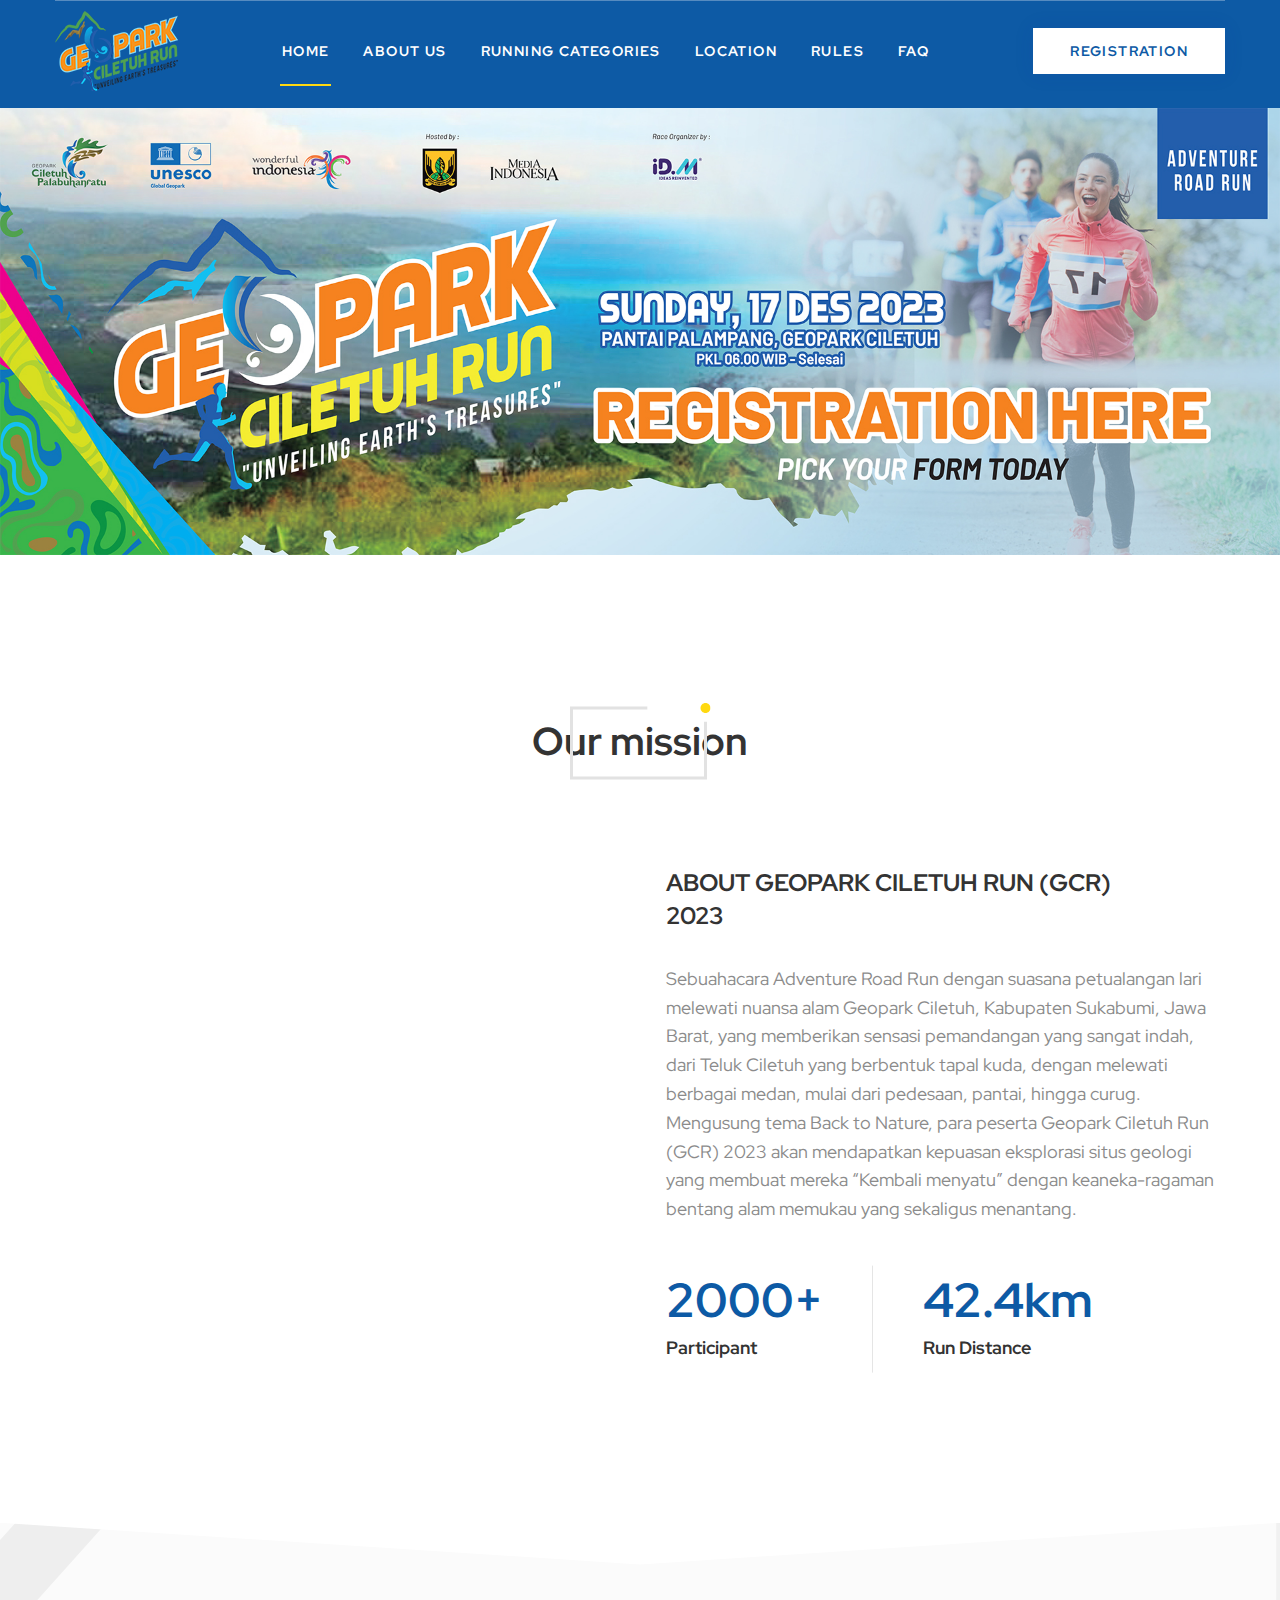
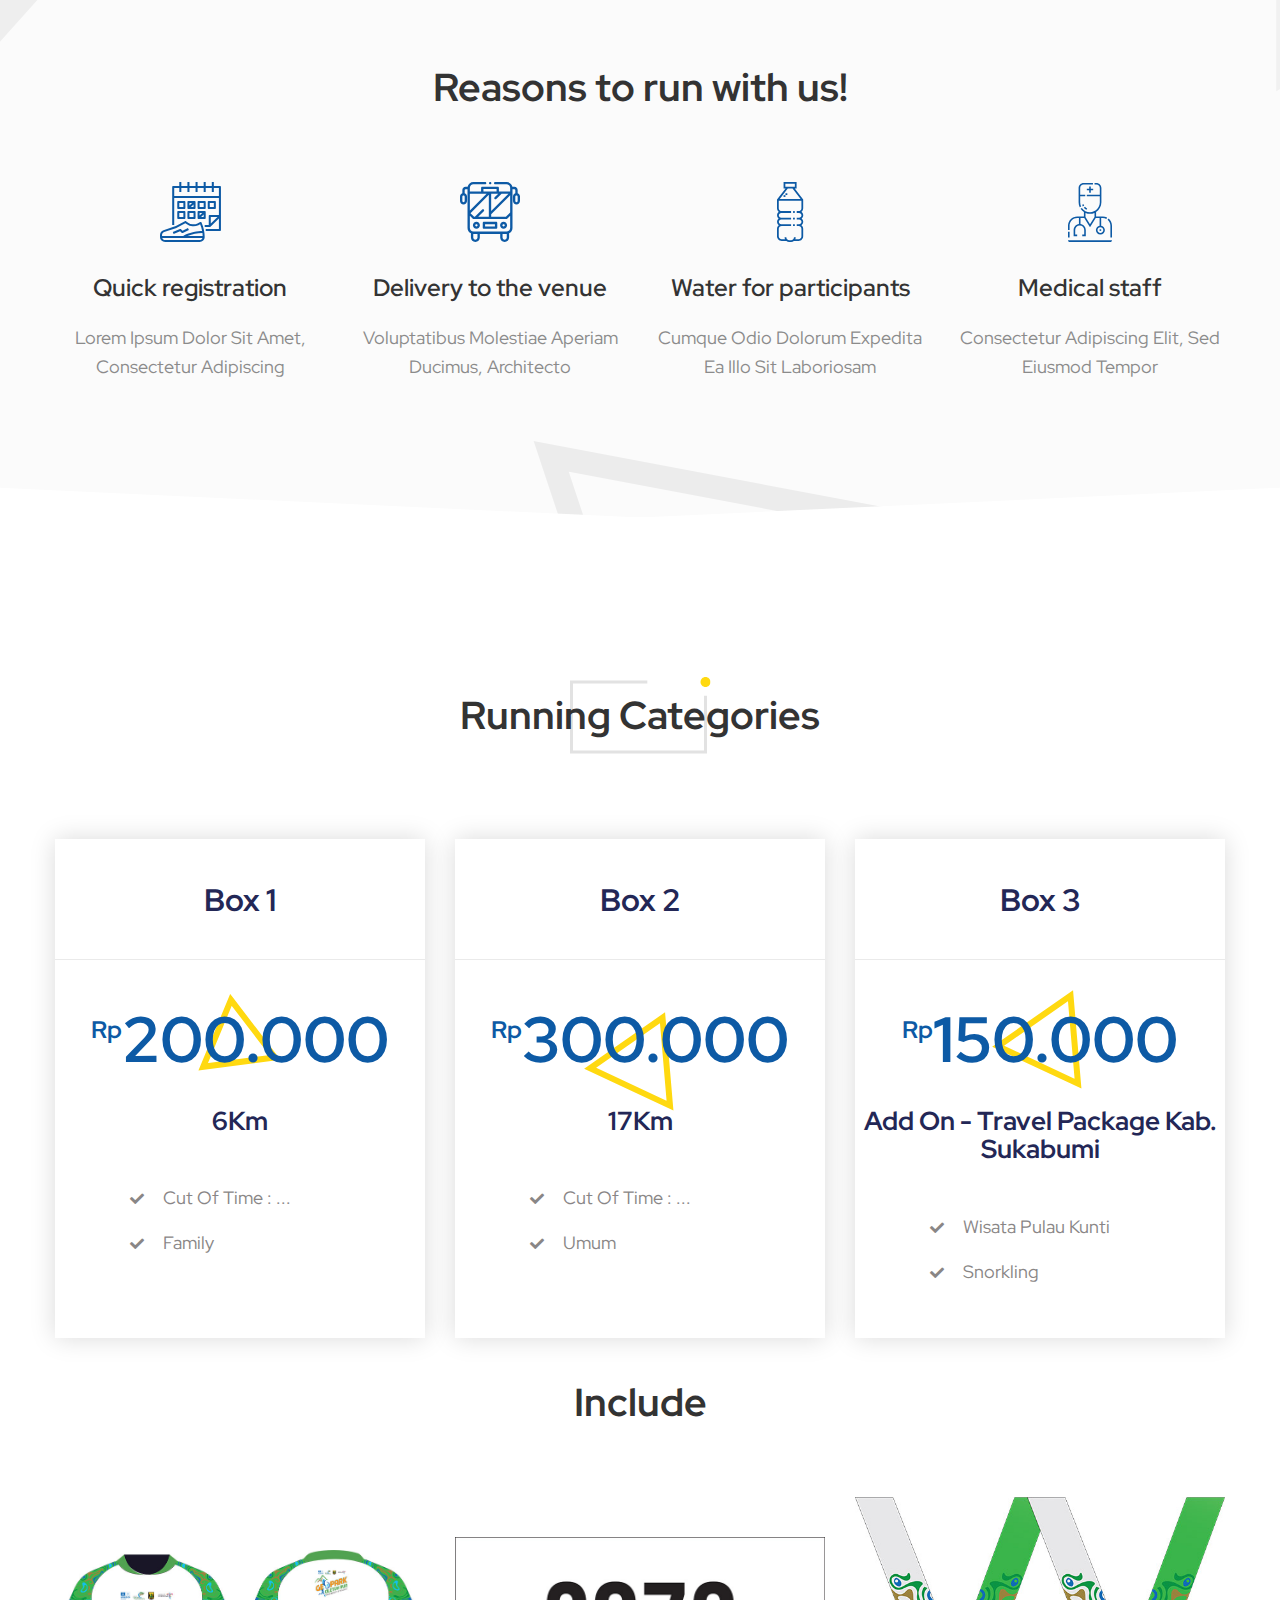
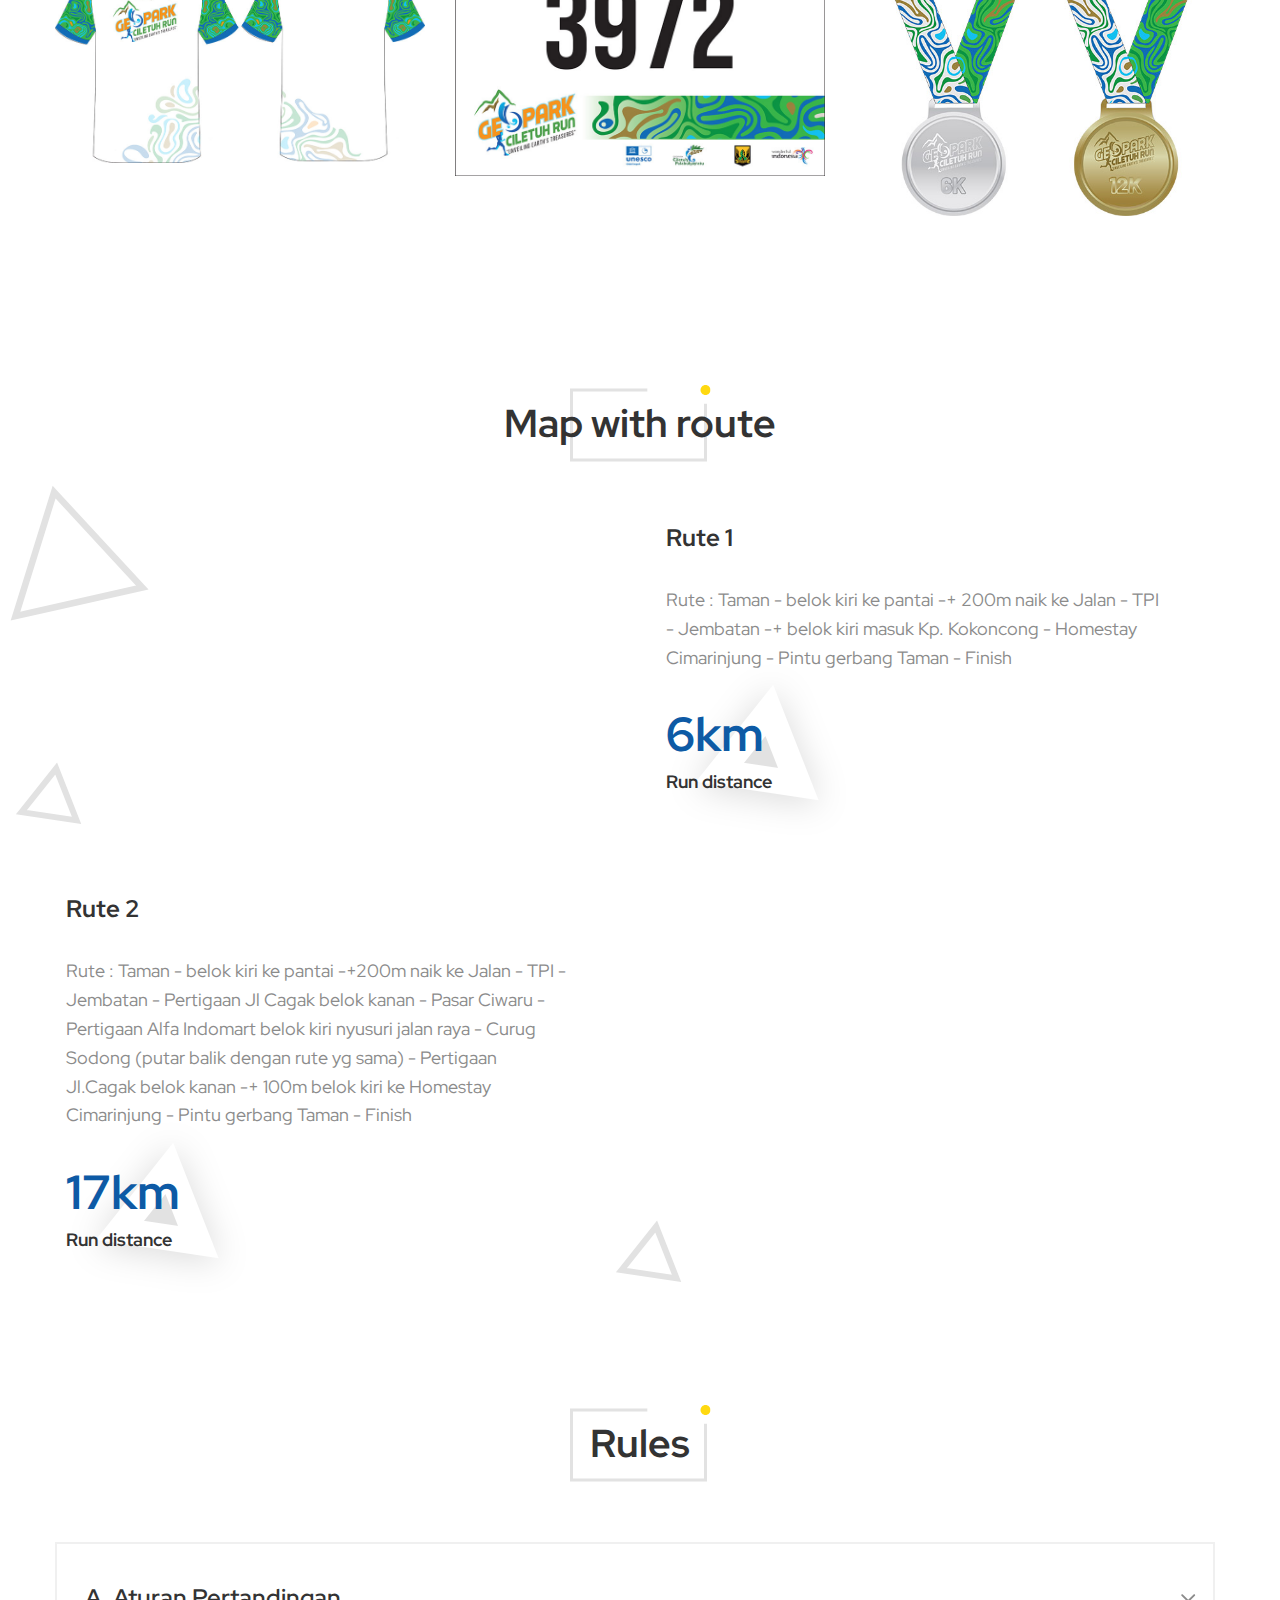
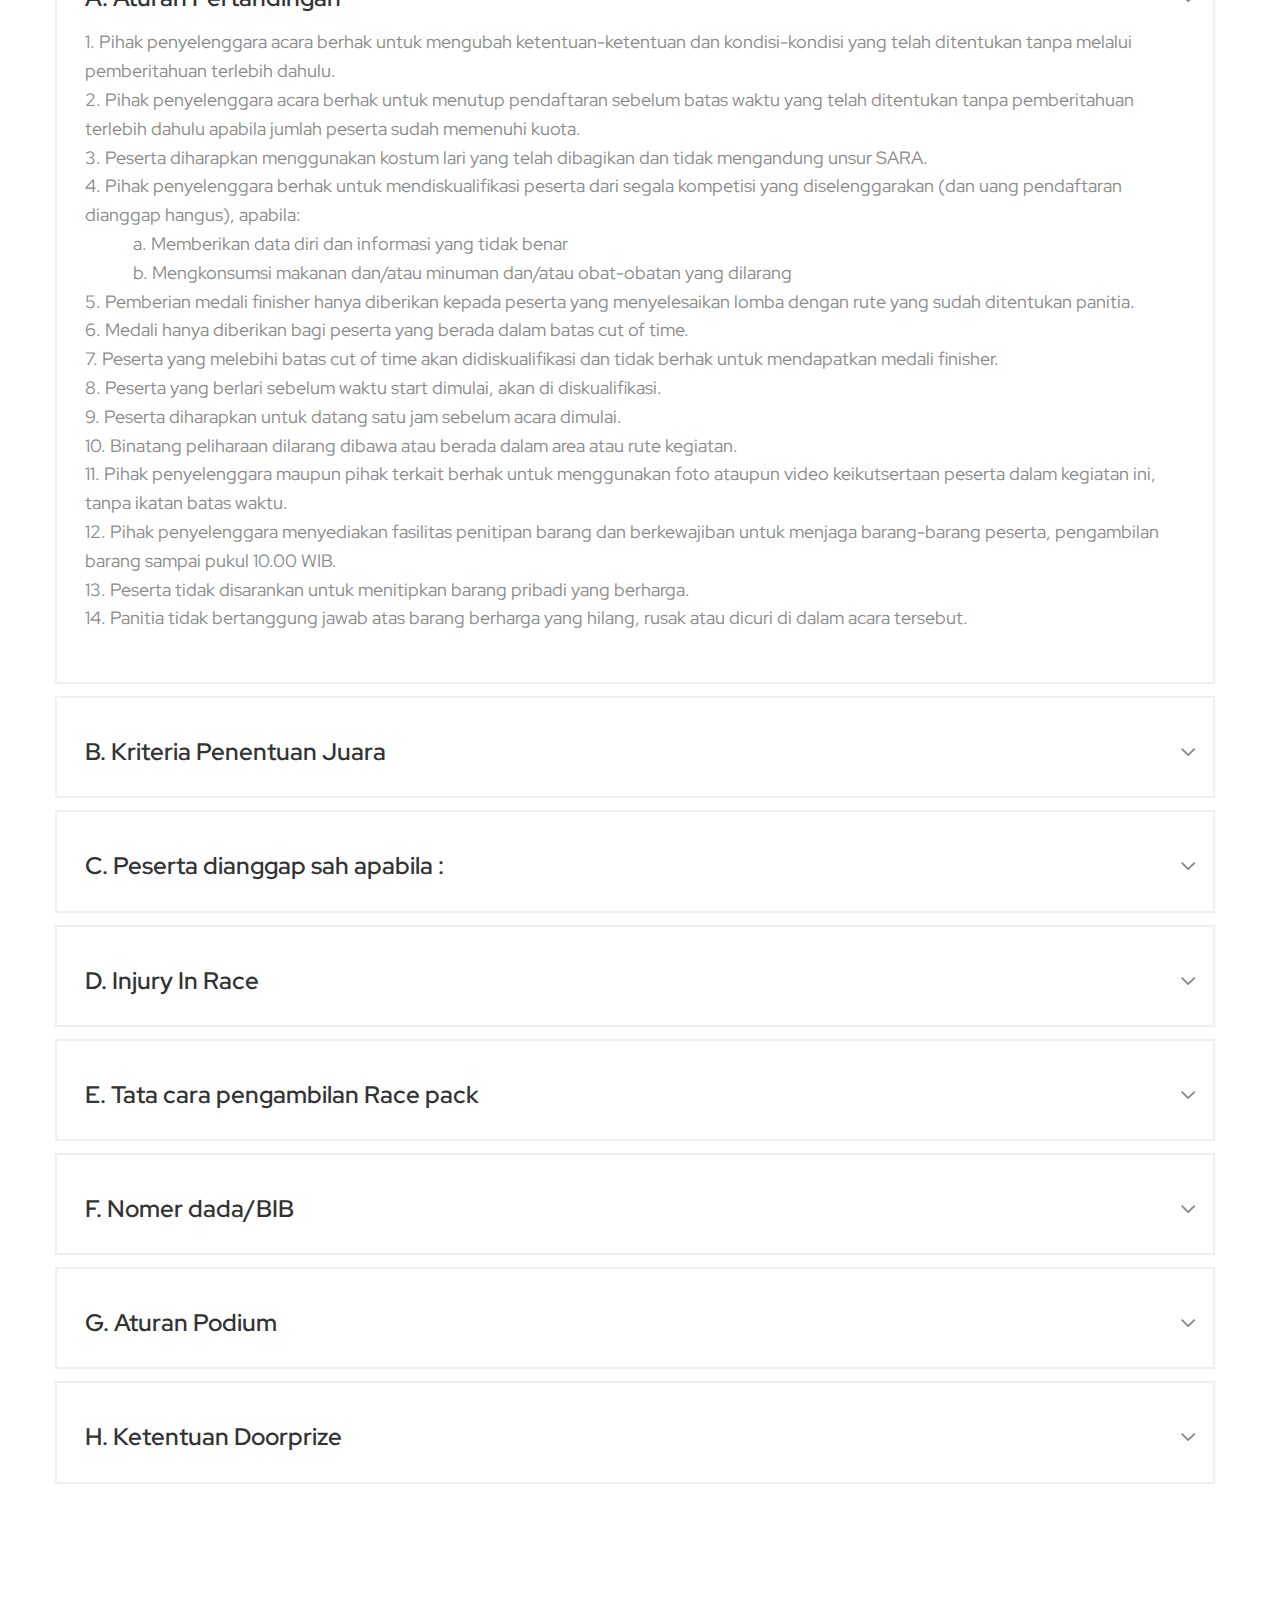
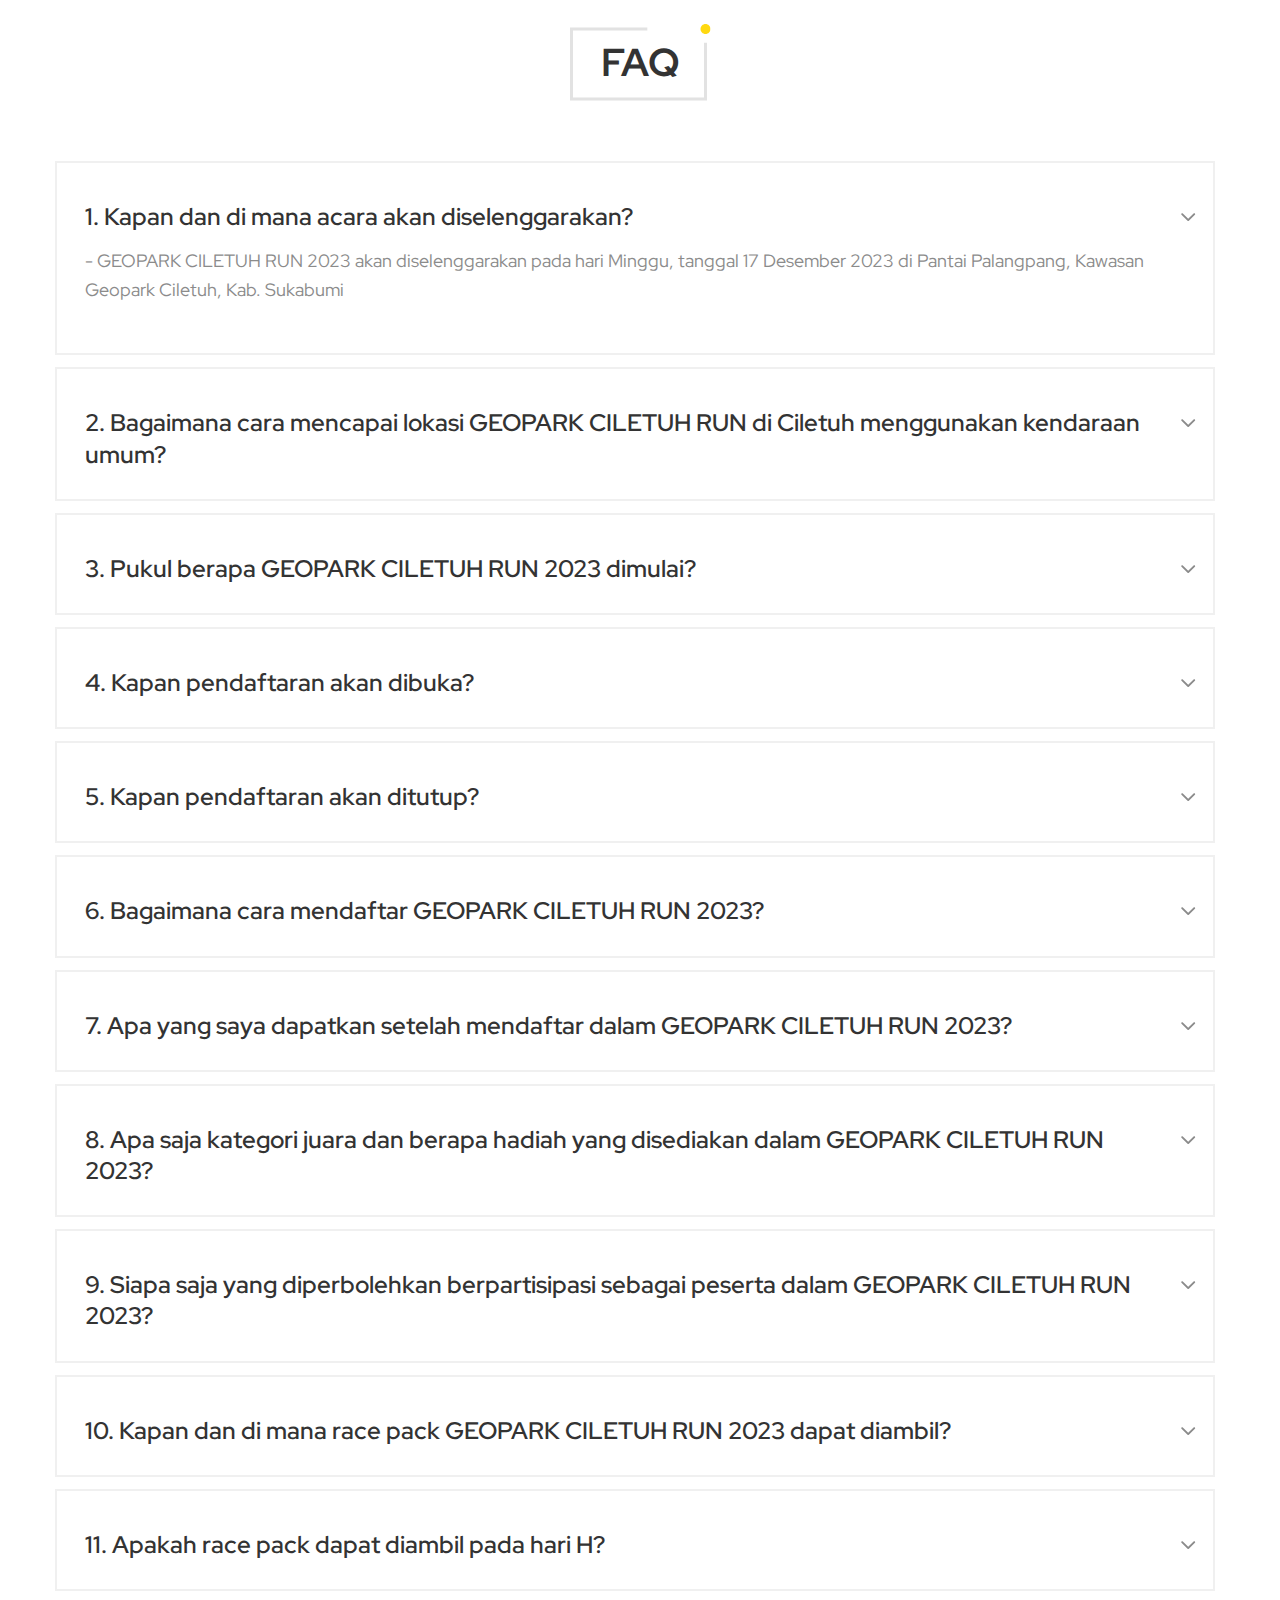
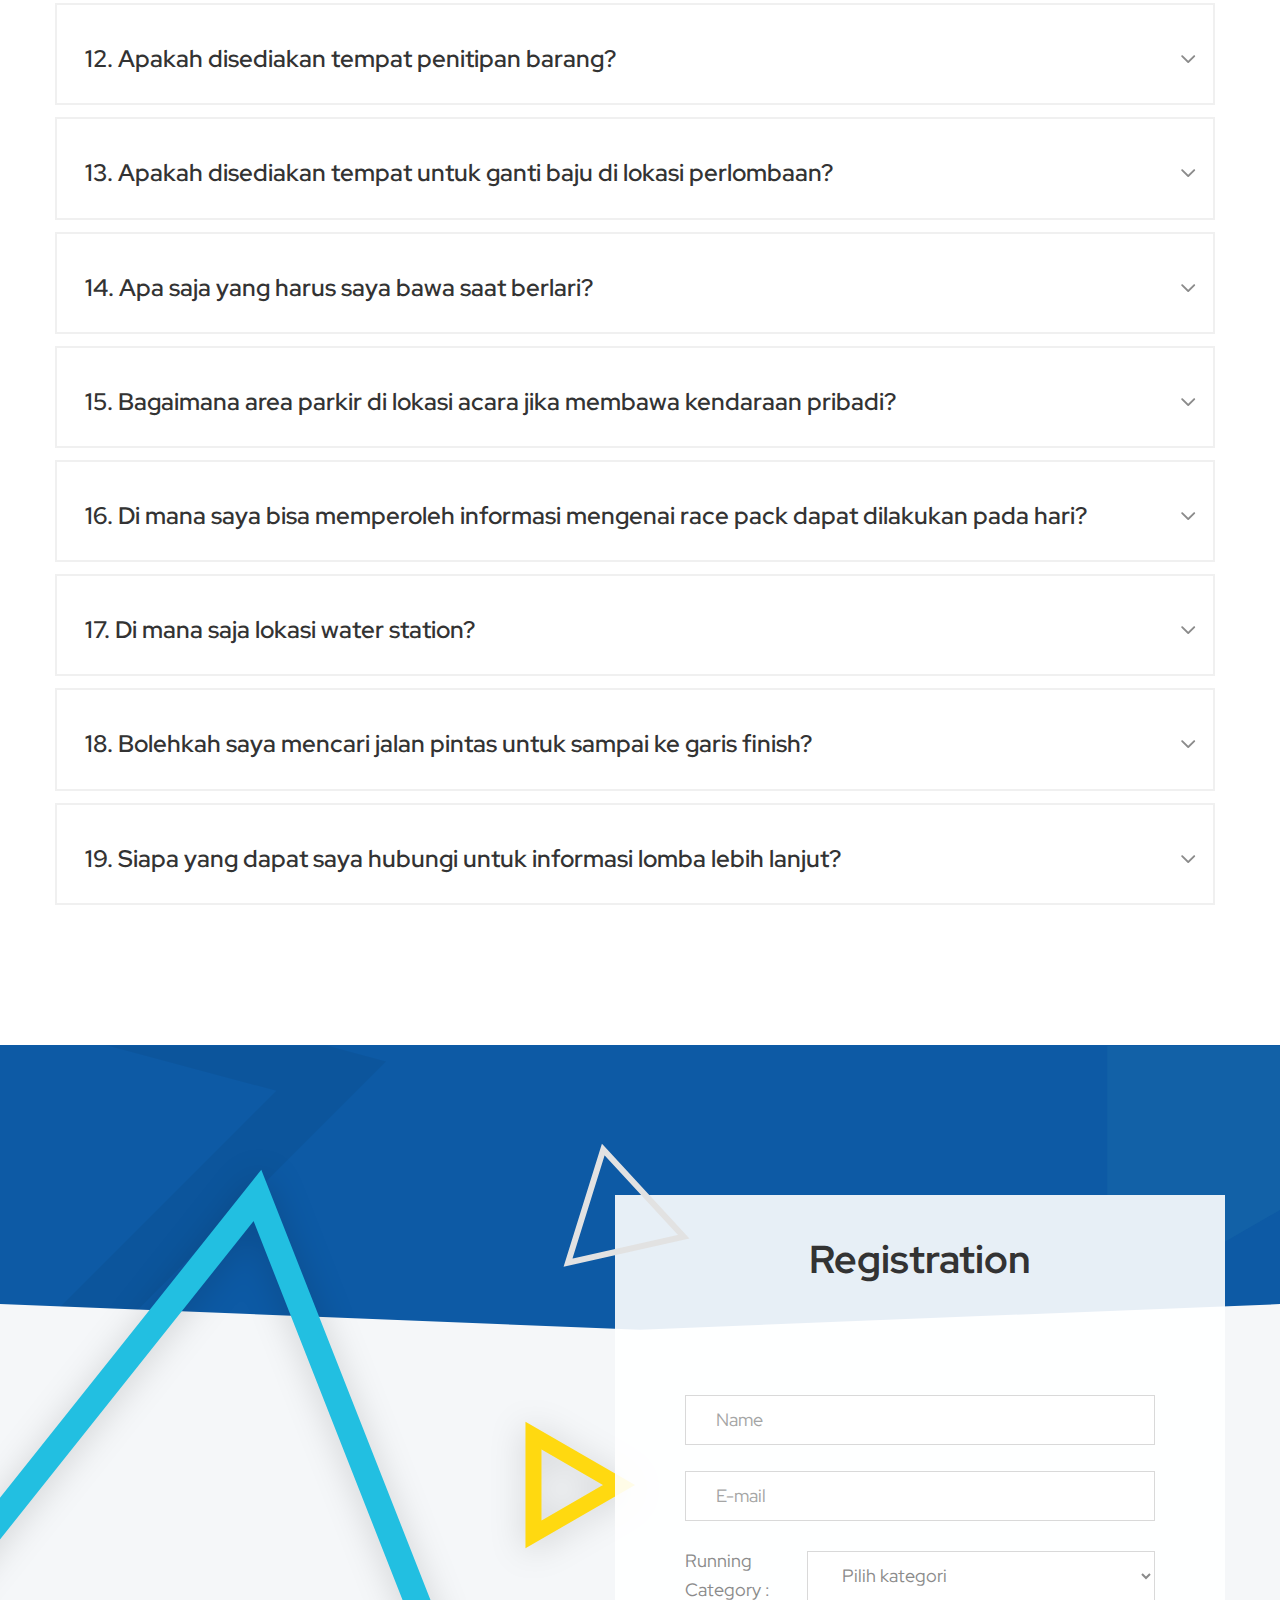
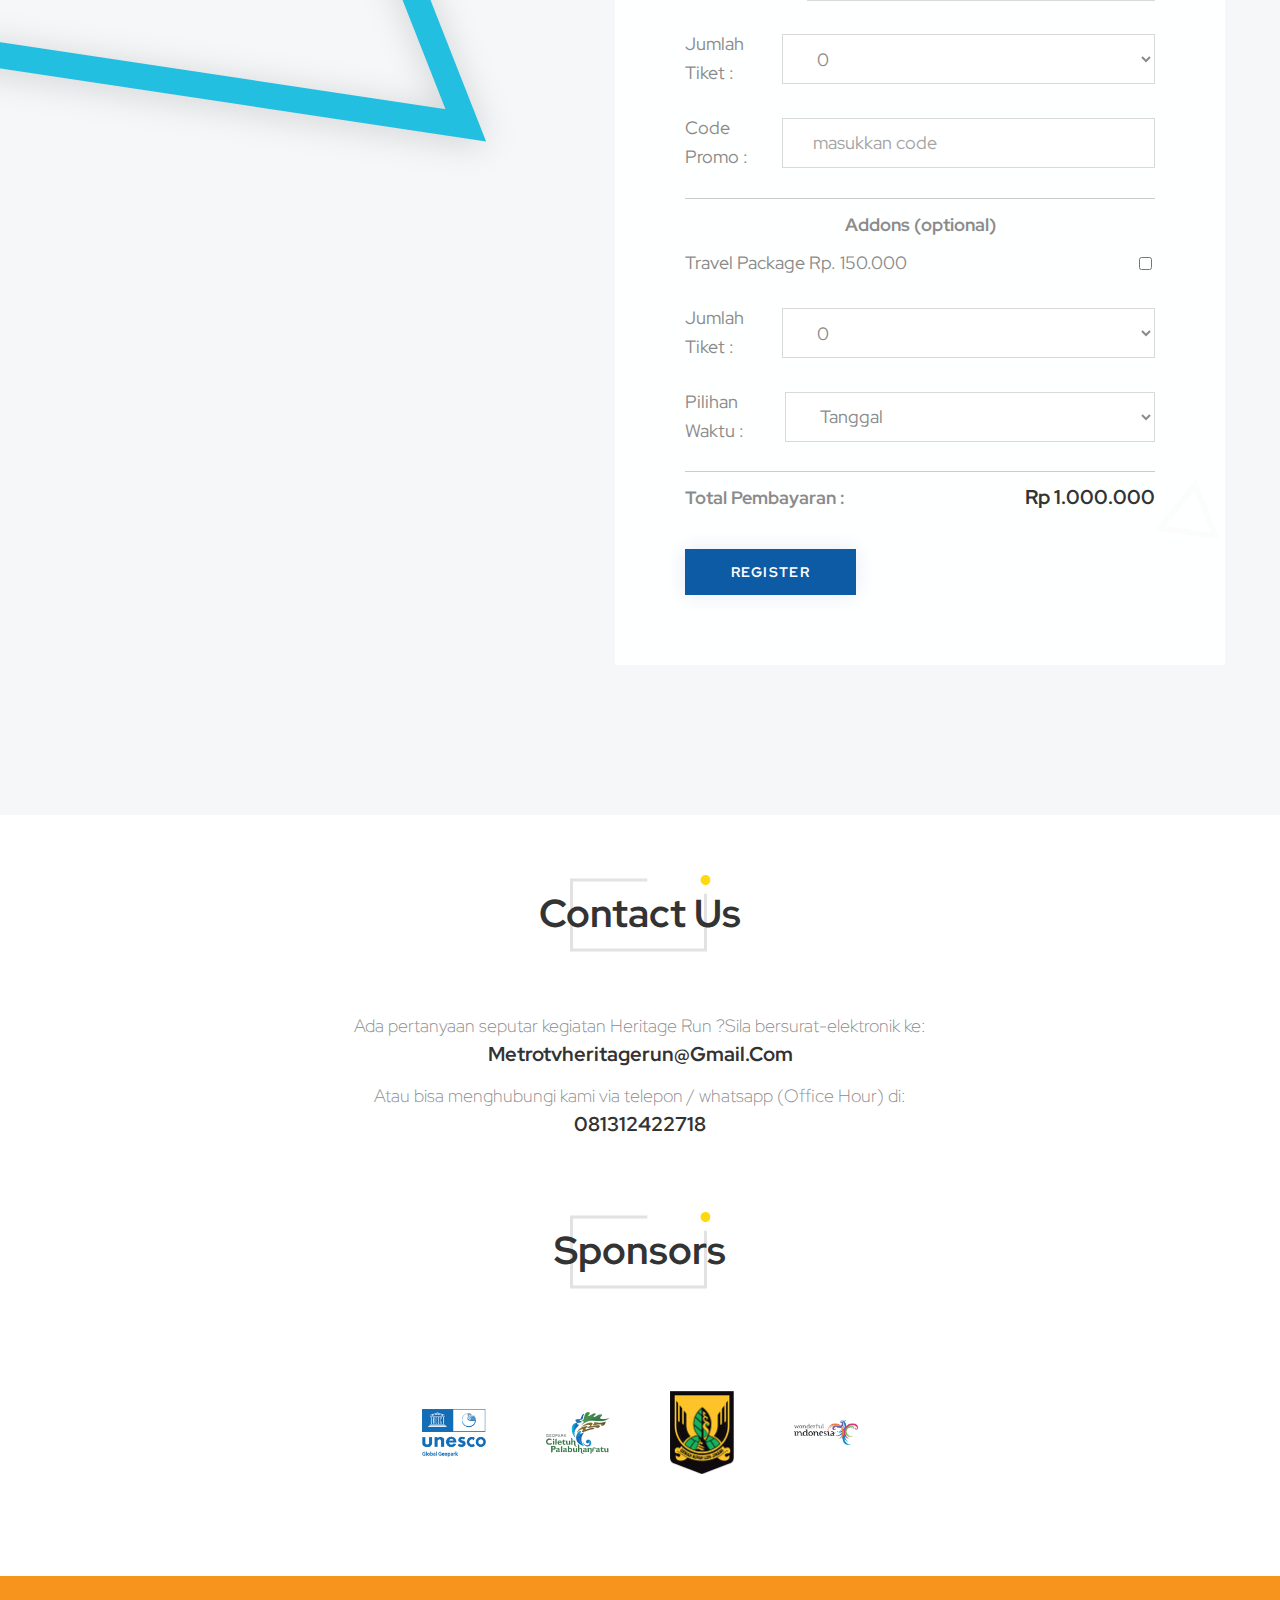
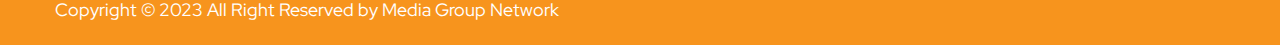
==== index.html @ 1cb8c1f6 "init updates" ====
<!DOCTYPE html>
<html lang="zxx">
<head>
	<meta charset="UTF-8">
	<title>GEO PARK CILETUH RUN</title>
	<!-- =================== META =================== -->
	<meta name="keywords" content="">
	<meta name="description" content="">
	<meta name="format-detection" content="telephone=no">
	<meta name="viewport" content="width=device-width, initial-scale=1, shrink-to-fit=no">
	<link rel="shortcut icon" href="assets/img/favicon.png">
	<!-- =================== STYLE =================== -->
	<link rel="stylesheet" type="text/css" href="assets/css/slick.min.css"/>
	<link rel="stylesheet" href="assets/css/bootstrap-grid.css">
	<link href="https://use.fontawesome.com/releases/v5.10.1/css/all.css" rel="stylesheet">
	<link rel="stylesheet" href="assets/css/nice-select.css">
	<link rel="stylesheet" href="assets/css/style.css">
</head>
<body id="home">
	<!-- =============== PRELOADER =============== -->
	<div class="page-preloader-cover">
		<div class="cssload-loader">
			<div class="cssload-inner cssload-one"></div>
			<div class="cssload-inner cssload-two"></div>
			<div class="cssload-inner cssload-three"></div>
		</div>
	</div>
	<!-- ============== PRELOADER END ============== -->

	<!-- ================= HEADER ================= -->
	<header class="marathon-header-fixed header-fixed">
		<a href="#" class="nav-btn">
			<span></span>
			<span></span>
			<span></span>
		</a>
		<div class="header-nav">
			<div class="container">
				<div class="header-nav-cover">
					<a href="index.html" class="logo"><img src="assets/img/logo.png" alt="GEO PARK CILETUH RUN"></a>
					<nav class="nav-menu menu">
						<ul class="nav-list">
							<li class="dropdown active-page">
								<a href="#front">home</a>
							</li>
							<li><a href="#about">about us</a></li>
							<li><a href="#running">running categories</a></li>
							<li><a href="#location">location</a></li>
							<li><a href="#rules">rules</a></li>	
							<li><a href="#faq">FAQ</a></li>							
						</ul>
					</nav>
					<a href="#register" class="btn btn-white"><span>registration</span></a>
				</div>
			</div>
		</div>
	</header>
	<!-- =============== HEADER END =============== -->

	<!-- ============= MARATHON-SLIDER ============= -->
	<section id="front">
		<img src="assets/img/headline.jpg" class="img-fluid" />
	</section>
	<!-- =========== MARATHON-SLIDER END =========== -->

	<!-- ============== S-OUR-MISSION ============== -->
	<section id="about" class="s-our-mission">
		<div class="container">
			<img class="mission-effect" src="assets/img/our-mission-5.svg" alt="img">
			<h2 class="title-conference">Our mission</h2>
			<div class="row">
				<div class="col-lg-6 our-mission-img">
					<span>
						<img class="mission-img-effect-1" src="assets/img/our-mission-2.svg" alt="img">
						<img class="mission-img rx-lazy" src="assets/img/placeholder-all.png" data-src="assets/img/Ciletuh.jpg" alt="img">
						<img class="mission-img-effect-4" src="assets/img/tringle-gray-little.svg" alt="img">
					</span>
				</div>
				<div class="col-lg-6 our-mission-info">
					<h4>ABOUT GEOPARK CILETUH RUN (GCR) 2023</h4>
					<p>
						Sebuahacara Adventure Road Run dengan suasana petualangan lari melewati nuansa alam Geopark Ciletuh, Kabupaten Sukabumi, Jawa Barat, yang memberikan sensasi pemandangan yang sangat indah, dari Teluk Ciletuh yang berbentuk tapal kuda, dengan melewati berbagai medan, mulai dari pedesaan, pantai, hingga curug. 
<br/>
Mengusung tema Back to Nature, para peserta Geopark Ciletuh Run (GCR) 2023 akan mendapatkan kepuasan eksplorasi situs geologi yang membuat mereka “Kembali menyatu” dengan keaneka-ragaman bentang alam memukau yang sekaligus menantang.

					</p>
					<div class="mission-number-cover">
						<div class="mission-number-item">
							<div class="number">2000+</div>
							<span>Participant</span>
						</div>
						<div class="mission-number-item">
							<div class="number">42.4km</div>
							<span>run distance</span>
						</div>
					</div>
				</div>
			</div>
		</div>
	</section>
	<!-- ============ S-OUR-MISSION END ============ -->

	<!-- ================ S-CHOOSE-US ================ -->
	<section class="s-choose-us" style="background-image: url(assets/img/bg-1.svg);">
		<div class="container">
			<h2 class="title"><span>Reasons to run with us!</span></h2>
			<div class="row">
				<div class="col-sm-6 col-md-6 col-lg-3 choose-us-item">
					<img class="rx-lazy" src="assets/img/placeholder-all.png" data-src="assets/img/icon-1.svg" alt="img">
					<h4>Quick registration</h4>
					<p>Lorem ipsum dolor sit amet, consectetur adipiscing</p>
				</div>
				<div class="col-sm-6 col-md-6 col-lg-3 choose-us-item">
					<img class="rx-lazy" src="assets/img/placeholder-all.png" data-src="assets/img/icon-2.svg" alt="img">
					<h4>Delivery to the venue</h4>
					<p>Voluptatibus molestiae aperiam ducimus, architecto</p>
				</div>
				<div class="col-sm-6 col-md-6 col-lg-3 choose-us-item">
					<img class="rx-lazy" src="assets/img/placeholder-all.png" data-src="assets/img/icon-3.svg" alt="img">
					<h4>Water for participants</h4>
					<p>cumque odio dolorum expedita ea illo sit laboriosam</p>
				</div>
				<div class="col-sm-6 col-md-6 col-lg-3 choose-us-item">
					<img class="rx-lazy" src="assets/img/placeholder-all.png" data-src="assets/img/icon-4.svg" alt="img">
					<h4>Medical staff</h4>
					<p>Consectetur adipiscing elit, sed eiusmod tempor</p>
				</div>
			</div>
		</div>
	</section>
	<!-- ============== S-CHOOSE-US END ============== -->

	<!--================= S-PRICING-TABLE =================-->
	<section id="running" class="s-pricing-table">
		<div class="container">
			<h2 class="title-conference"><span>Running Categories</span></h2>
			<div class="row pricing-table-cover">
				<div class="col-md-4 pricing-table-col">
					<div class="pricing-table-item">
						<h3>Box 1</h3>
						<div class="price-cover">
							<span>Rp</span>
							<div class="price">200.000</div>
							<img src="assets/img/tringle-price-yellow.svg" alt="img">
						</div>
						<div class="name">6Km</div>
						<ul class="price-list">
							<li><i class="fas fa-check"></i>Cut Of Time : ...</li>
							<li><i class="fas fa-check"></i>Family</li>
						</ul>
					</div>
				</div>				
				<div class="col-md-4 pricing-table-col">
					<div class="pricing-table-item">
						<h3>Box 2</h3>
						<div class="price-cover">
							<span>Rp</span>
							<div class="price">300.000</div>
							<img src="assets/img/tringle-price-yellow2.svg" alt="img">
						</div>
						<div class="name">17Km</div>
						<ul class="price-list">
							<li><i class="fas fa-check"></i>Cut Of Time : ...</li>
							<li><i class="fas fa-check"></i>Umum</li>
						</ul>
					</div>
				</div>
				<div class="col-md-4 pricing-table-col">
					<div class="pricing-table-item">
						<h3>Box 3</h3>
						<div class="price-cover">
							<span>Rp</span>
							<div class="price">150.000</div>
							<img src="assets/img/tringle-price-yellow2.svg" alt="img">
						</div>
						<div class="name">Add on - Travel Package kab. Sukabumi</div>
						<ul class="price-list">
							<li><i class="fas fa-check"></i>Wisata Pulau Kunti</li>
							<li><i class="fas fa-check"></i>Snorkling</li>
						</ul>
					</div>
				</div>
				<div class="col-12">
					<h2 class="title pt-3">Include</h2>
					<div class="row align-items-center">
						<div class="col-md-4">
							<img src="assets/img/jersey.jpg" class="img-fluid" />
						</div>
						<div class="col-md-4">
							<img src="assets/img/nomordada.jpg" class="img-fluid" />
						</div>
						<div class="col-md-4">
							<img src="assets/img/mendali.jpg" class="img-fluid" />
						</div>
					</div>
				</div>
			</div>
		</div>
	</section>
	<!--=============== S-PRICING-TABLE END ===============-->

	<!-- =============== MAP-WITH-ROUTE =============== -->
	<section id="location" class="map-with-route">
		<div class="container">
			<h2 class="title-conference"><span>Map with route</span></h2>
			<div class="row pb-5">
				<div class="col-lg-6 map-route-img">
					<span>
						<img src="assets/img/our-mission-2.svg" alt="img" class="map-img-effect-1">
						<img src="assets/img/tringle-gray-little.svg" alt="img" class="map-img-effect-2">
						<img class="rx-lazy map-img" src="assets/img/placeholder-all.png" data-src="assets/img/route1.jpg" alt="route 1">
					</span>
				</div>
				<div class="col-lg-6 map-route-info">
					<div class="map-route-cover">
						<h4>Rute 1</h4>
						<div class="route-info-content">
							<p>Rute : Taman - belok kiri ke pantai -+ 200m naik ke Jalan - TPI - Jembatan -+ belok kiri masuk Kp. Kokoncong - Homestay Cimarinjung - Pintu gerbang Taman - Finish</p>
						</div>
						<div class="mission-number-cover">
							<div class="mission-number-item">
								<img src="assets/img/map-effect.svg" alt="img" class="map-img-effect">
								<div class="number">6km</div>
								<span>Run distance</span>
							</div>
						</div>
					</div>
				</div>
			</div>
			<div class="row pt-5">
				<div class="col-lg-6 map-route-info">
					<div class="map-route-cover">
						<h4>Rute 2</h4>
						<div class="route-info-content">
							<p>Rute : Taman - belok kiri ke pantai -+200m naik ke Jalan - TPI - Jembatan - Pertigaan Jl Cagak belok kanan - Pasar Ciwaru - Pertigaan Alfa Indomart belok kiri nyusuri jalan raya - Curug Sodong (putar balik dengan rute yg sama) - Pertigaan Jl.Cagak belok kanan -+ 100m belok kiri ke Homestay Cimarinjung - Pintu gerbang Taman - Finish</p>
						</div>
						<div class="mission-number-cover">
							<div class="mission-number-item">
								<img src="assets/img/map-effect.svg" alt="img" class="map-img-effect">
								<div class="number">17km</div>
								<span>Run distance</span>
							</div>
						</div>
					</div>
				</div>
				<div class="col-lg-6 map-route-img">
					<span>
						<img src="assets/img/tringle-gray-little.svg" alt="img" class="map-img-effect-2">
						<img class="rx-lazy map-img" src="assets/img/placeholder-all.png" data-src="assets/img/route2.jpg" alt="route 2">
					</span>
				</div>				
			</div>
		</div>
	</section>
	<!-- ============= MAP-WITH-ROUTE END ============= -->

	<!-- ============== S-EVENT-SCHEDULE ============== -->
	<section id="rules" class="s-event-schedule">
		<div class="container">
			<h2 class="title-conference"><span>Rules</span></h2>
			<img class="schedule-effect-white"src="assets/img/tringle-white.svg" alt="img">
			<img class="schedule-effect-yellow"src="assets/img/tringle-yellow-little.svg" alt="img">
			<div class="row">
				<div class="col-12">
					<div class="event-schedule-tabs">
						<div class="event-schedule-item">
							<div class="schedule-item-info">
								<h4>A. Aturan Pertandingan</h4>
								<div class="schedule-info-content" style="display: block;">
									<p>
										<ul>
											<li>1.	Pihak penyelenggara acara berhak untuk mengubah ketentuan-ketentuan dan kondisi-kondisi yang telah ditentukan tanpa melalui pemberitahuan terlebih dahulu.</li>
											<li>2.	Pihak penyelenggara acara berhak untuk menutup pendaftaran sebelum batas waktu yang telah ditentukan tanpa pemberitahuan terlebih dahulu apabila jumlah peserta sudah memenuhi kuota.</li>
											<li>3.	Peserta diharapkan menggunakan kostum lari yang telah dibagikan dan tidak mengandung unsur SARA.</li>
											<li>4.	Pihak penyelenggara berhak untuk mendiskualifikasi peserta dari segala kompetisi yang diselenggarakan (dan uang pendaftaran dianggap hangus), apabila:
												<ul class="pl-5">
													<li>a.	Memberikan data diri dan informasi yang tidak benar</li>
													<li>b.	Mengkonsumsi makanan dan/atau minuman dan/atau obat-obatan yang dilarang</li>
												</ul>
											</li>
											<li>5.	Pemberian medali finisher hanya diberikan kepada peserta yang menyelesaikan lomba dengan rute yang sudah ditentukan panitia.</li>
											<li>6.	Medali hanya diberikan bagi peserta yang berada dalam batas cut of time.</li>
											<li>7.	Peserta yang melebihi batas cut of time akan didiskualifikasi dan tidak berhak untuk mendapatkan medali finisher.</li>
											<li>8.	Peserta yang berlari sebelum waktu start dimulai, akan di diskualifikasi.</li>
											<li>9.	Peserta diharapkan untuk datang satu jam sebelum acara dimulai.</li>
											<li>10.	Binatang peliharaan dilarang dibawa atau berada dalam area atau rute kegiatan.</li>
											<li>11.	Pihak penyelenggara maupun pihak terkait berhak untuk menggunakan foto ataupun video keikutsertaan peserta dalam kegiatan ini, tanpa ikatan batas waktu.</li>
											<li>12.	Pihak penyelenggara menyediakan fasilitas penitipan barang dan berkewajiban untuk menjaga barang-barang peserta, pengambilan barang sampai pukul 10.00 WIB.</li>
											<li>13.	Peserta tidak disarankan untuk menitipkan barang pribadi yang berharga. </li>
											<li>14.	Panitia tidak bertanggung jawab atas barang berharga yang hilang, rusak atau dicuri di dalam acara tersebut.</li>
										</ul>
									</p>
								</div>
							</div>
						</div>
						<div class="event-schedule-item">
							<div class="schedule-item-info">
								<h4>B. Kriteria Penentuan Juara</h4>
								<div class="schedule-info-content">
									<p>
										<ul>
											<li>1.	Pelari yang berhak mengikuti dan memenangkan pertandingan kategori 6K Family adalah pelari yang berumur minimal 15 tahun.</li>
											<li>2.	Pelari yang berhak mengikuti dan memenangkan pertandingan kategori 17K Umum merupakan pelari yang berumur minimal 15 tahun.</li>
										</ul>
									</p>
								</div>
							</div>
						</div>
						<div class="event-schedule-item">
							<div class="schedule-item-info">
								<h4>C. Peserta dianggap sah apabila :</h4>
								<div class="schedule-info-content">
									<p>
										<ul>
											<li>1.	Peserta wajib mengisi formulir pendaftaran berdasarkan data sebenar-benarnya serta tidak diperbolehkan menggunakan nama inisial.</li>
											<li>2.	Pendaftaran tidak dapat dibatalkan dan biaya pendaftaran tidak dapat dikembalikan.</li>
											<li>3.	Bagi peserta warga negara Indonesia WAJIB menggunakan data diri sesuai yang tercantum pada KTP. Dan bagi peserta warga negara asing WAJIB menggunakan data diisi sesuai yang tercantum pada KITAS.</li>
											<li>4.	Terkait keterangan pengisian data registrasi yang diisi oleh peserta seperti nama, jenis kelamin, ukuran jersey TIDAK dapat diubah atau diganti setelah proses registrasi selesai dilakukan.</li>
											<li>5.	Apabila terjadi kecurangan atau tidak mengikuti peraturan, peserta akan didiskualifikasi.</li>
										</ul>
									</p>
								</div>
							</div>
						</div>
						<div class="event-schedule-item">
							<div class="schedule-item-info">
								<h4>D. Injury In Race</h4>
								<div class="schedule-info-content">
									<p>
										<ul>
											<li>1.	Peserta menyetujui, mengetahui dan mengerti akan adanya risiko-risiko dan bahaya yang muncul dari keikutsertaan diacara dan untuk tidak menuntut atas segala kejadian yang dapat menyebabkan cedera tubuh, cacat tubuh atau kematian.</li>
											<li>2.	Apabila terjadi kecelakaan dalam perlombaan, panitia hanya bertanggung jawab terhadap penanganan pertama atau P3K.</li>
											<li>3.	Panitia berkewajiban untuk mengantarkan peserta ke rumah sakit rujukan atau rumah sakit yang diminta peserta apabila butuh penanganan lebih lanjut.</li>
										</ul>
									</p>
								</div>
							</div>
						</div>
						<div class="event-schedule-item">
							<div class="schedule-item-info">
								<h4>E. Tata cara pengambilan Race pack</h4>
								<div class="schedule-info-content">
									<p>
										<ul>
											<li>1.	Pengambilan race pack sesuai dengan waktu dan tempat akan diberitahukan via email.</li>
											<li>2.	Jika pada waktu yang telah ditentukan peserta tidak mengambil race pack, maka peserta dianggap mengundurkan diri dan uang pendaftaran dianggap akan hangus.</li>
											<li>3.	Peserta wajib membawa KTP/SIM/Kartu Pelajar/Kartu Identital Anak ASLI untuk pengambilan race pack.</li>
											<li>4.	Pengambilan race pack dapat diwakilkan dengan syarat membawa surat kuasa dengan tanda tangan peserta dan tanda tangan kurir pengambil race pack serta membawa kartu identitas ASLI dan 1 fotocopy kartu identitas.</li>
											<li>5.	Pengambilan racepack di Kawasan Pantai Palangpang, CIletuh Geopark, Sukabumi: Sabtu, 16 Desember 2023 pkl 09.00 - 17.00 WIB</li>
										</ul>
									</p>
								</div>
							</div>
						</div>
						<div class="event-schedule-item">
							<div class="schedule-item-info">
								<h4>F. Nomer dada/BIB</h4>
								<div class="schedule-info-content">
									<p>
										<ul>
											<li>1.	Peserta wajib menggunakan nomor BIB (nomor dada) di bagian depan jersey peserta, dan tidak diperbolehkan memasang di tempat selain dada serta terlihat dengan baik.</li>
											<li>2.	Pendaftaran dan nomor dada peserta tidak dapat dialihkan kepada pihak lain.</li>
											<li>3.	Bagi peserta yang menjual atau mengalihkan nomor dada peserta kepada orang lain akan didiskualifikasi.</li>
											<li>4.	Setiap individu / kelompok yang ikut serta pada kegiatan sebagaimana yang telah tertulis sebelumnya yang melanggar poin nomor 3 akan didiskualifikasi dan dilarang untuk terlibat dalam event berikutnya.</li>
											<li>5.	Nomor dada peserta hanya dapat diambil pada waktu pengambilan race pack yang telah ditentukan</li>
										</ul>
									</p>
								</div>
							</div>
						</div>
						<div class="event-schedule-item">
							<div class="schedule-item-info">
								<h4>G. Aturan Podium</h4>
								<div class="schedule-info-content">
									<p>
										<ul>
											<li>1.	Pemenang harus menunjukan data diri sesuai dengan data saat registrasi dan BIB yang dipakai. Jika tidak sesuai maka akan didiskualifikasi sebagai pemenang</li>
											<li>2.	Peserta juara podium diwajibkan memiliki Rekening Bank jika tidak maka dapat diwakilkan dengan melampirkan surat kuasa</li>
											<li>3.	Podium akan ditentukan dari waktu tercepat finish untuk masing-masing kategori Putra dan Putri. Penentuan podium akan melewati tahap verifikasi oleh panitia.</li>
											<li>4.	Integritas adalah hal yang utama di dalam event ini. Kejujuran dan sportifitas selalu diutamakan. Jika terjadi kecurangan, Panitia berhak mendiskualifikasi dan mem-blacklist peserta dalam event-event berikutnya.</li>
											<li>5.	Segala keputusan mutlak berada di Direktur Lomba.</li>
										</ul>
									</p>
								</div>
							</div>
						</div>
						<div class="event-schedule-item">
							<div class="schedule-item-info">
								<h4>H. Ketentuan Doorprize</h4>
								<div class="schedule-info-content">
									<p>
										Semua peserta yang terdaftar dan hadir dalam perlombaan berhak mendapatkan doorprize (seluruh kategori 17K, 6K)
									</p>
								</div>
							</div>
						</div>
					</div>
				</div>
			</div>
		</div>
	</section>
	<!-- ============ S-EVENT-SCHEDULE END ============ -->	

	<!-- ============== S-EVENT-SCHEDULE ============== -->
	<section id="faq" class="s-event-schedule">
		<div class="container">
			<h2 class="title-conference"><span>FAQ</span></h2>
			<img class="schedule-effect-white"src="assets/img/tringle-white.svg" alt="img">
			<img class="schedule-effect-yellow"src="assets/img/tringle-yellow-little.svg" alt="img">
			<div class="row">
				<div class="col-12">
					<div class="event-schedule-tabs">
						<div class="event-schedule-item">
							<div class="schedule-item-info">
								<h4>1. Kapan dan di mana acara akan diselenggarakan?</h4>
								<div class="schedule-info-content" style="display: block;">
									<p>- GEOPARK CILETUH RUN 2023 akan diselenggarakan pada hari Minggu, tanggal 17 Desember 2023 di Pantai Palangpang, Kawasan Geopark Ciletuh, Kab. Sukabumi</p>
								</div>
							</div>
						</div>
						<div class="event-schedule-item">							
							<div class="schedule-item-info">
								<h4>2. Bagaimana cara mencapai lokasi GEOPARK CILETUH RUN di Ciletuh menggunakan kendaraan umum?</h4>
								<div class="schedule-info-content">
									<p>………</p>
								</div>
							</div>
						</div>
						<div class="event-schedule-item">							
							<div class="schedule-item-info">
								<h4>3. Pukul berapa GEOPARK CILETUH RUN 2023 dimulai?</h4>
								<div class="schedule-info-content">
									<p>
										<ul>
											<li>- Persiapan perlombaan akan dimulai pada pukul 03.00 WIB - selesai</li>
											<li>- Perlombaan (lari) akan dimulai pada pukul 06.00 WIB - selesai</li>
										</ul>
									</p>
								</div>
							</div>
						</div>
						<div class="event-schedule-item">							
							<div class="schedule-item-info">
								<h4>4. Kapan pendaftaran akan dibuka?</h4>
								<div class="schedule-info-content">
									<p>- Pendaftaran akan dibuka pada hari Senin, 6 November 2023 secara Online</p>
								</div>
							</div>
						</div>
						<div class="event-schedule-item">							
							<div class="schedule-item-info">
								<h4>5. Kapan pendaftaran akan ditutup?</h4>
								<div class="schedule-info-content">
									<p>- Pendaftaran akan ditutup sewaktu-waktu jika jumlah pendaftar sudah memenuhi kuota.</p>
								</div>
							</div>
						</div>
						<div class="event-schedule-item">							
							<div class="schedule-item-info">
								<h4>6. Bagaimana cara mendaftar GEOPARK CILETUH RUN 2023?</h4>
								<div class="schedule-info-content">
									<p>Berikut adalah panduan pendaftaran dalam GEOPARK CILETUH RUN:</p>
									<p>
										<ul>
											<li>a.	Klik link registrasi yang telah disediakan http://...</li>
											<li>b.	Isikan data sesuai dengan form registrasi dan pastikan data yang Anda isikan benar.</li>
											<li>c.	Bacalah syarat dan ketentuan yang berlaku dan klik tombol submit.</li>
											<li>d.	Pilihlah metode pembayaran yang anda inginkan (credit card atau bank transfer).</li>
											<li>e.	Isikan alamat email Anda pada kolom "Email address" untuk mendapatkan step by step pembayaran melalui email.</li>
											<li>f.	Klik pada tulisan "see account number" untuk melihat nomor virtual account yang berfungsi sebagai nomor tujuan transfer Anda.</li>
											<li>g.	Catatlah nomor virtual account Anda karena nomor tersebut hanya muncul 1 kali atau tidak dapat dilihat kembali setelah banner tertutup.</li>
											<li>h.	Bacalah informasi dan petunjuk yg telah disediakan dengan teliti.</li>
											<li>i.	Setelah Anda membaca petunjuk pembayaran, klik "complete payment" dan lakukan pembayaran.</li>
											<li>j.	Mohon untuk menunggu email konfirmasi pembayaran dan undangan pengambilan race pack yang akan dikirimkan oleh admin.</li>
											<li>k.	Jika Anda tidak mendapatkan email konfirmasi pembayaran dalam jangka waktu 2x24 jam, mohon untuk menghubungi costumer service GEOPARK CILETUH RUN 2023 dengan menunjukan bukti bayar.</li>
										</ul>
									</p>
								</div>
							</div>
						</div>
						<div class="event-schedule-item">							
							<div class="schedule-item-info">
								<h4>7. Apa yang saya dapatkan setelah mendaftar dalam GEOPARK CILETUH RUN 2023?</h4>
								<div class="schedule-info-content">
									<p>Berikut adalah panduan pendaftaran dalam GEOPARK CILETUH RUN:</p>
									<p>
										<ul>
											<li>a.	Jersey</li>
											<li>b.	Race pack bag</li>
											<li>c.	BIB / nomor dada</li>
											<li>d.	Finisher medal (yang akan diberikan kepada peserta yang berhasil masuk garis finish sebelum cut of time)</li>											
										</ul>
									</p>
								</div>
							</div>
						</div>
						<div class="event-schedule-item">							
							<div class="schedule-item-info">
								<h4>8. Apa saja kategori juara dan berapa hadiah yang disediakan dalam GEOPARK CILETUH RUN 2023?</h4>
								<div class="schedule-info-content">
									<p>Berikut adalah panduan pendaftaran dalam GEOPARK CILETUH RUN:</p>
									<p>
										<ul>
											<li>- Semua peserta berkesempatan untuk memenangkan doorprize </li>
											<li>- Para peserta yang terdaftar berkesempatan untuk menjadi juara pada jarak tempuh 17K Umum dan 6K Family</li>											
										</ul>
									</p>
								</div>
							</div>
						</div>
						<div class="event-schedule-item">							
							<div class="schedule-item-info">
								<h4>9. Siapa saja yang diperbolehkan berpartisipasi sebagai peserta dalam GEOPARK CILETUH RUN 2023?</h4>
								<div class="schedule-info-content">
									<p>- Peserta yang berusia di atas 15 tahun, berkewarganegaraan Indonesia maupun asing (dengan menunjukkan KITAS), serta sehat jasmani dan rohani.
									</p>
								</div>
							</div>
						</div>
						<div class="event-schedule-item">							
							<div class="schedule-item-info">
								<h4>10. Kapan dan di mana race pack GEOPARK CILETUH RUN 2023 dapat diambil?</h4>
								<div class="schedule-info-content">
									<p>- Pengambilan race pack dapat dilakukan pada hari Sabtu, tanggal 16 Desember 2023, di Kawasan Pantai Palangpang, CIletuh Geopark, Sukabumi, Pukul 09.00 - 17.00 WIB 
									</p>
								</div>
							</div>
						</div>
						<div class="event-schedule-item">							
							<div class="schedule-item-info">
								<h4>11. Apakah race pack dapat diambil pada hari H?</h4>
								<div class="schedule-info-content">
									<p>- Race pack hanya dapat diambil pada waktu yang telah ditentukan. Jika peserta tidak mengambil race pack pada hari yang telah ditentukan, maka peserta dianggap mengundurkan diri dan uang pendaftaran yang telah dibayarkan dianggap hangus.
									</p>
								</div>
							</div>
						</div>
						<div class="event-schedule-item">							
							<div class="schedule-item-info">
								<h4>12. Apakah disediakan tempat penitipan barang?</h4>
								<div class="schedule-info-content">
									<p>Berikut adalah panduan pendaftaran dalam GEOPARK CILETUH RUN:</p>
									<p>
										<ul>
											<li>- Penitipan barang akan disediakan di lokasi event atau start/finish area dan diperuntukkan bagi peserta yang memiliki BIB.</li>
											<li>- Peserta disarankan untuk datang lebih awal jika hendak menitipkan barang untuk menghindari antrian.</li>
											<li>- Panitia hanya melayani penitipan barang pada pukul 04.00 sampai dengan 10.00 WIB.</li>
											<li>- Peserta diharapkan membawa barang seperlunya.</li>
											<li>- Penyelenggara hanya menyediakan fasilitas penitipan barang bagi 1000 peserta pertama yang menitipkan barang.</li>
											<li>- Peserta tidak disarankan menitipkan barang yang berharga.</li>
											<li>- Peserta yang menitipkan/mengambil barang pada counter baggage collection wajib menunjukkan BIB kepada petugas dan mengisi form penitipan barang yang telah disediakan.</li>
										</ul>
									</p>
								</div>
							</div>
						</div>
						<div class="event-schedule-item">							
							<div class="schedule-item-info">
								<h4>13. Apakah disediakan tempat untuk ganti baju di lokasi perlombaan?</h4>
								<div class="schedule-info-content">
									<p>
										- Untuk lokasi penggantian baju, dapat menggunakan toilet yang tersedia di lokasi kegiatan.
									</p>
								</div>
							</div>
						</div>
						<div class="event-schedule-item">							
							<div class="schedule-item-info">
								<h4>14. Apa saja yang harus saya bawa saat berlari?</h4>
								<div class="schedule-info-content">
									<p>
										<ul>
											<li>- Bawalah barang seperlunya.</li>
											<li>- Peserta dilarang membawa senjata tajam yang sifatnya dapat mencederai diri sendiri maupun orang lain.</li>
											<li>- Bagi peserta yang memiliki penyakit tertentu wajib membawa obat-obatan pribadi.</li>											
										</ul>
									</p>
								</div>
							</div>
						</div>
						<div class="event-schedule-item">							
							<div class="schedule-item-info">
								<h4>15. Bagaimana area parkir di lokasi acara jika membawa kendaraan pribadi?</h4>
								<div class="schedule-info-content">
									<p>
										<ul>
											<li>- Peserta dapat memarkirkan kendaraan pribadi di area parkir yang telah disediakan di sekitar Pantai Palangpang</li>
											<li>- Tiket parkir menjadi tanggung jawab masing-masing peserta. Jika terjadi kehilangan tiket parkir, penyelenggara tidak akan bertanggung jawab.</li>									
										</ul>
									</p>
								</div>
							</div>
						</div>
						<div class="event-schedule-item">							
							<div class="schedule-item-info">
								<h4>16. Di mana saya bisa memperoleh informasi mengenai race pack dapat dilakukan pada hari?</h4>
								<div class="schedule-info-content">
									<p>
										- Ada bisa mendapatkan informasi mengenai perlombaan pada:  http://.... 
									</p>
								</div>
							</div>
						</div>
						<div class="event-schedule-item">							
							<div class="schedule-item-info">
								<h4>17. Di mana saja lokasi water station?</h4>
								<div class="schedule-info-content">
									<p>
										- Lokasi water station dapat dilihat pada peta yang telah tertera pada website dan portal informasi pendaftaran GEOPARK CILETUH RUN 2023.
									</p>
								</div>
							</div>
						</div>
						<div class="event-schedule-item">							
							<div class="schedule-item-info">
								<h4>18. Bolehkah saya mencari jalan pintas untuk sampai ke garis finish?</h4>
								<div class="schedule-info-content">
									<p>
										- Setiap peserta dilarang keras memotong jalan untuk mencapai garis finish. Jika terjadi hal yang tidak diinginkan maka resiko ditanggung sendiri oleh peserta.
									</p>
								</div>
							</div>
						</div>
						<div class="event-schedule-item">							
							<div class="schedule-item-info">
								<h4>19. Siapa yang dapat saya hubungi untuk informasi lomba lebih lanjut?</h4>
								<div class="schedule-info-content">
									<p>
										- Untuk informasi lebih lanjut mengenai pelaksanaan GEOPARK CILETUH RUN 2023, anda dapat menghubungi <strong>Whatsapp/SMS : 081312422718</strong>
									</p>
								</div>
							</div>
						</div>
					</div>
				</div>
			</div>
		</div>
	</section>
	<!-- ============ S-EVENT-SCHEDULE END ============ -->	

	<!-- ============= MAP-WITH-ROUTE END ============= -->
	<section id="register" class="s-marathon-register">
		<img src="assets/img/tringle-gray-little.svg" alt="img" class="register-img-effect-2">
		<div class="container">
			<div class="marathon-register-row">
				<img src="assets/img/placeholder-all.png" data-src="assets/img/register-img.png" alt="img" class="register-img rx-lazy">
					<div class="marathon-register">
						<img src="assets/img/our-mission-2.svg" alt="img" class="register-img-effect-1">
						<h2 class="title"><span>Registration</span></h2>
						<form id='contactform' action="assets/php/contact.php" name="contactform">
							<ul class="form-cover">
								<li class="inp-cover inp-name"><input id="name" type="text" name="your-name" placeholder="Name"></li>
								<li class="inp-cover inp-email"><input id="email" type="email" name="your-email" placeholder="E-mail"></li>
								<li class="inp-cover inp-name">
									<div class="d-flex align-items-center">
										<p style="display: ruby; padding-right: 12px;">Running Category : </p>
										<select class="select-new">
											<option selected="selected" disabled>Pilih kategori</option>
											<option>Box 1</option>
											<option>Box 2</option>
										</select>
									</div>
								</li>
								<li class="inp-cover inp-name">
									<div class="d-flex align-items-center">
										<p style="display: ruby; padding-right: 12px;">Jumlah Tiket : </p>
										<select class="select-new">
											<option selected="selected" disabled>0</option>
											<option>1</option>
											<option>2</option>
											<option>3</option>
											<option>4</option>
											<option>5</option>
											<option>6</option>
											<option>7</option>
											<option>8</option>
											<option>9</option>
											<option>10</option>
										</select>
									</div>
								</li>
								<li class="inp-cover inp-name">
									<div class="d-flex align-items-center">
										<p style="display: ruby; padding-right: 12px;">Code Promo : </p>
										<input id="promo" type="text" name="promo" placeholder="masukkan code">
									</div>
								</li>
								<li class="inp-cover inp-name">
									<div class="d-flex" style="border-top: 1px solid #ccc; padding-top: 12px;">
										<p style="padding-bottom: 10px; text-align: center;width: 100%"><strong> Addons (optional) </strong></p>
									</div>
									<div class="d-flex align-items-center  justify-content-between ">
										<p style="display: ruby; padding-right: 12px;">Travel Package Rp. 150.000 </p>
										<input type="checkbox">
									</div>
								</li>
								<li class="inp-cover inp-name">
									<div class="d-flex align-items-center">
										<p style="display: ruby; padding-right: 12px;">Jumlah Tiket : </p>
										<select class="select-new">
											<option selected="selected" disabled>0</option>
											<option>1</option>
											<option>2</option>
											<option>3</option>
											<option>4</option>
											<option>5</option>
											<option>6</option>
											<option>7</option>
											<option>8</option>
											<option>9</option>
											<option>10</option>
										</select>
									</div>
								</li>
								<li class="inp-cover inp-name">
									<div class="d-flex align-items-center">
										<p style="display: ruby; padding-right: 12px;;">Pilihan Waktu : </p>
										<select class="select-new">
											<option selected="selected" disabled>Tanggal</option>
											<option>15 Desember</option>
											<option>16 Desember</option>
										</select>
									</div>
								</li>
								<li class="inp-cover inp-name">
									<div class="d-flex justify-content-between" style="border-top: 1px solid #ccc; padding-top: 12px;">
										<p style="padding-bottom: 10px; text-align: center;"><strong>Total Pembayaran : </strong></p>
										<h5>Rp 1.000.000</h5>
									</div>
								</li>
							</ul>							
							<div class="btn-form-cover">
								<button id="#submit" type="submit" class="btn"><span>Register</span></button>
							</div>
						</form>
						<div id="message"></div>
					</div>
			</div>
		</div>
	</section>
	<!-- ============= MAP-WITH-ROUTE END ============= -->

	<!--================== S-BUY-TICKET ==================-->
	<section id="register" class="s-buy-ticket">
		<div class="container">
			<h2 class="title-conference"><span>Contact Us</span></h2>
			<div class="row">
				<div class="col-12">
						<p>Ada pertanyaan seputar kegiatan Heritage Run ?Sila bersurat-elektronik ke:</p>
						<h5>metrotvheritagerun@gmail.com</h5>

						<p>Atau bisa menghubungi kami via telepon / whatsapp (Office Hour) di: </p>
						<h5>081312422718</h5>						
				</div>
			</div>
		</div>
	</section>
	<!--================ S-BUY-TICKET END ================-->

	<!--=================== S-CLIENTS ===================-->
	<section class="s-clients">
		<div class="container">
			<h2 class="title-conference"><span>Sponsors</span></h2>
			<div class="clients-cover">
				<div class="client-slide">
					<div class="client-slide-cover">
						<img src="assets/img/sponsor1.png" alt="img">
					</div>
				</div>
				<div class="client-slide">
					<div class="client-slide-cover">
						<img src="assets/img/sponsor2.png" alt="img">
					</div>
				</div>
				<div class="client-slide">
					<div class="client-slide-cover">
						<img src="assets/img/sponsor3.png" alt="img">
					</div>
				</div>
				<div class="client-slide">
					<div class="client-slide-cover">
						<img src="assets/img/sponsor4.png" alt="img">
					</div>
				</div>
			</div>
		</div>
	</section>
	<!--================= S-CLIENTS END =================-->


	<!--==================== FOOTER ====================-->
	<footer>
		<div class="container">
			<div class="row">
				<div class="col-12">
					<p>Copyright © 2023 All Right Reserved by Media Group Network</p>
				</div>
			</div>
		</div>
	</footer>
	<!--================== FOOTER END ==================-->

	<!--=================== TO TOP ===================-->
	<a class="to-top" href="#home">
		<i class="fa fa-angle-double-up" aria-hidden="true"></i>
	</a>
	<!--================= TO TOP END =================-->

	<!--=================== SCRIPT	===================-->
	<script src="assets/js/jquery-2.2.4.min.js"></script>
	<script src="assets/js/slick.min.js"></script>
	<script src="assets/js/rx-lazy.js"></script>
	<script src="assets/js/jquery.nice-select.js"></script>
	<script src="assets/js/parallax.min.js"></script>
	<script src="assets/js/scripts.js"></script>
</body>
</html>
---- assets/css/nice-select.css ----
.nice-select {
  width: 100%;
  -webkit-tap-highlight-color: transparent;
  background-color: #fff;
  border-radius: 5px;
  border: solid 1px #ebedec;
  box-sizing: border-box;
  clear: both;
  cursor: pointer;
  display: block;
  font-family: inherit;
  font-size: 15px;
  font-weight: normal;
  height: 50px;
  line-height: 48px;
  outline: none;
  padding-left: 27px;
  padding-right: 30px;
  position: relative;
  text-align: left !important;
  -webkit-transition: all 0.2s ease-in-out;
  transition: all 0.2s ease-in-out;
  user-select: none;
  white-space: nowrap;
  color: #65696C;
}
.nice-select:hover {
  border-color: #ebedec; 
}
.nice-select:active, .nice-select.open, .nice-select:focus {
  border-color: #ebedec; 
}
.nice-select:after {
  border-bottom: 2px solid #9ca4ab;
  border-right: 2px solid #9ca4ab;
  content: '';
  display: block;
  height: 7px;
  width: 7px; 
  margin-top: -5px;
  pointer-events: none;
  position: absolute;
  right: 17px;
  top: 50%;
  transform-origin: 66% 66%;
  transform: rotate(45deg);
  transition: all 0.15s ease-in-out;
}
.nice-select.open:after {
  -webkit-transform: rotate(-135deg);
  -ms-transform: rotate(-135deg);
  transform: rotate(-135deg); 
}
.nice-select.open .list {
  opacity: 1;
  pointer-events: auto;
  transform: scale(1) translateY(0); 
}
.nice-select.disabled {
  border-color: #ededed;
  color: #999;
  pointer-events: none; 
}
.nice-select.disabled:after {
  border-color: #cccccc; 
}
.nice-select.wide {
  width: 100%; 
}
.nice-select.wide .list {
  left: 0 !important;
  right: 0 !important; 
}
.nice-select.right {
  float: right; 
}
.nice-select.right .list {
  left: auto;
  right: 0; 
}
.nice-select.small {
  font-size: 12px;
  height: 36px;
  line-height: 34px; 
}
.nice-select.small:after {
  height: 4px;
  width: 4px; 
}
.nice-select.small .option {
  line-height: 34px;
  min-height: 34px; 
}
.nice-select .list {
  width: 100%;
  background-color: #fff;
  border-radius: 5px;
  box-shadow: 0 0 0 1px rgba(68, 68, 68, 0.11);
  box-sizing: border-box;
  margin-top: 4px;
  opacity: 0;
  overflow: hidden;
  padding: 0;
  pointer-events: none;
  position: absolute;
  top: 100%;
  left: 0;
  transform-origin: 50% 0;
  transform: scale(0.75) translateY(-21px);
  transition: all 0.2s cubic-bezier(0.5, 0, 0, 1.25), opacity 0.15s ease-out;
  z-index: 9; 
}
.nice-select .option {
  cursor: pointer;
  font-weight: 400;
  line-height: 40px;
  list-style: none;
  min-height: 40px;
  outline: none;
  padding-left: 27px;
  padding-right: 29px;
  text-align: left;
  -webkit-transition: all 0.2s;
  transition: all 0.2s;
}
.nice-select .option:hover, .nice-select .option.focus, .nice-select .option.selected.focus {
  background-color: #f6f6f6; 
}
.nice-select .option.selected {
  font-weight: bold; 
}
.nice-select .option.disabled {
  background-color: transparent;
  color: #999;
  cursor: default; 
}
.no-csspointerevents .nice-select .list {
  display: none; 
}
.no-csspointerevents .nice-select.open .list {
  display: block; 
}
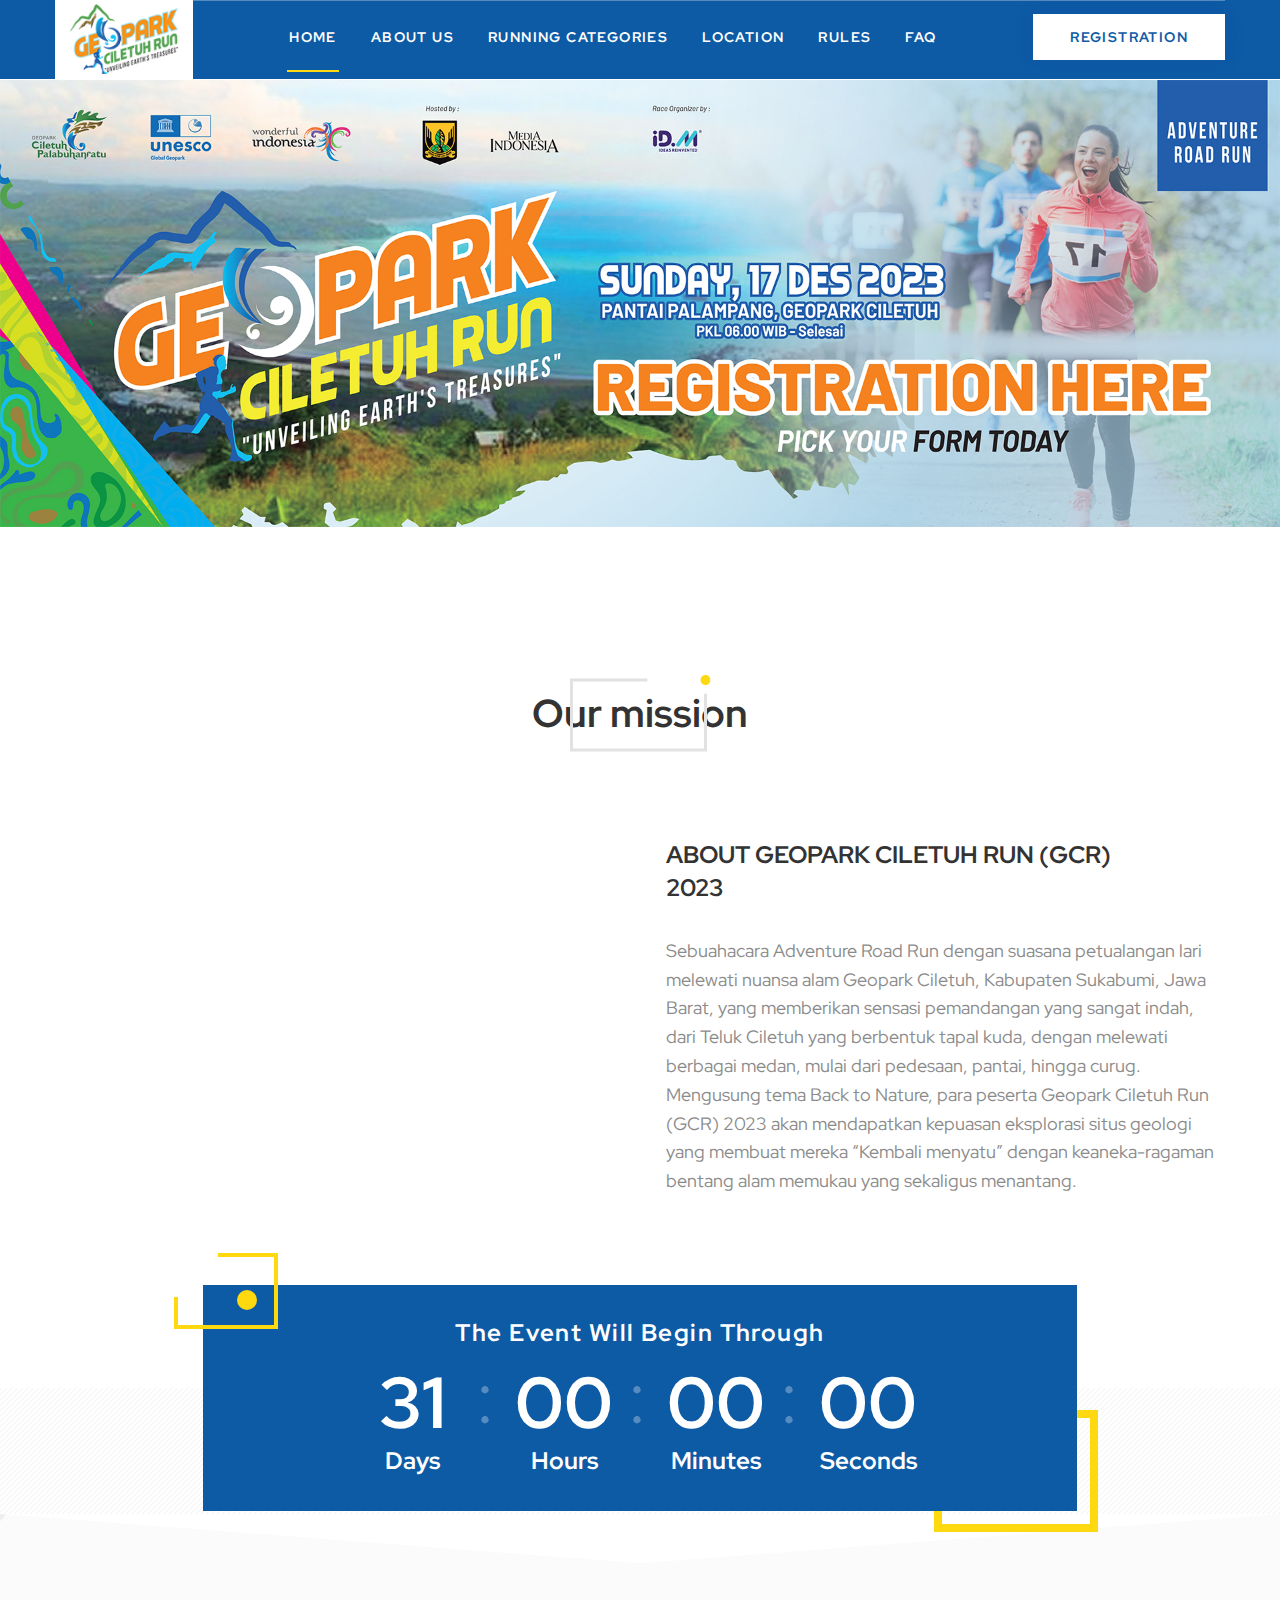
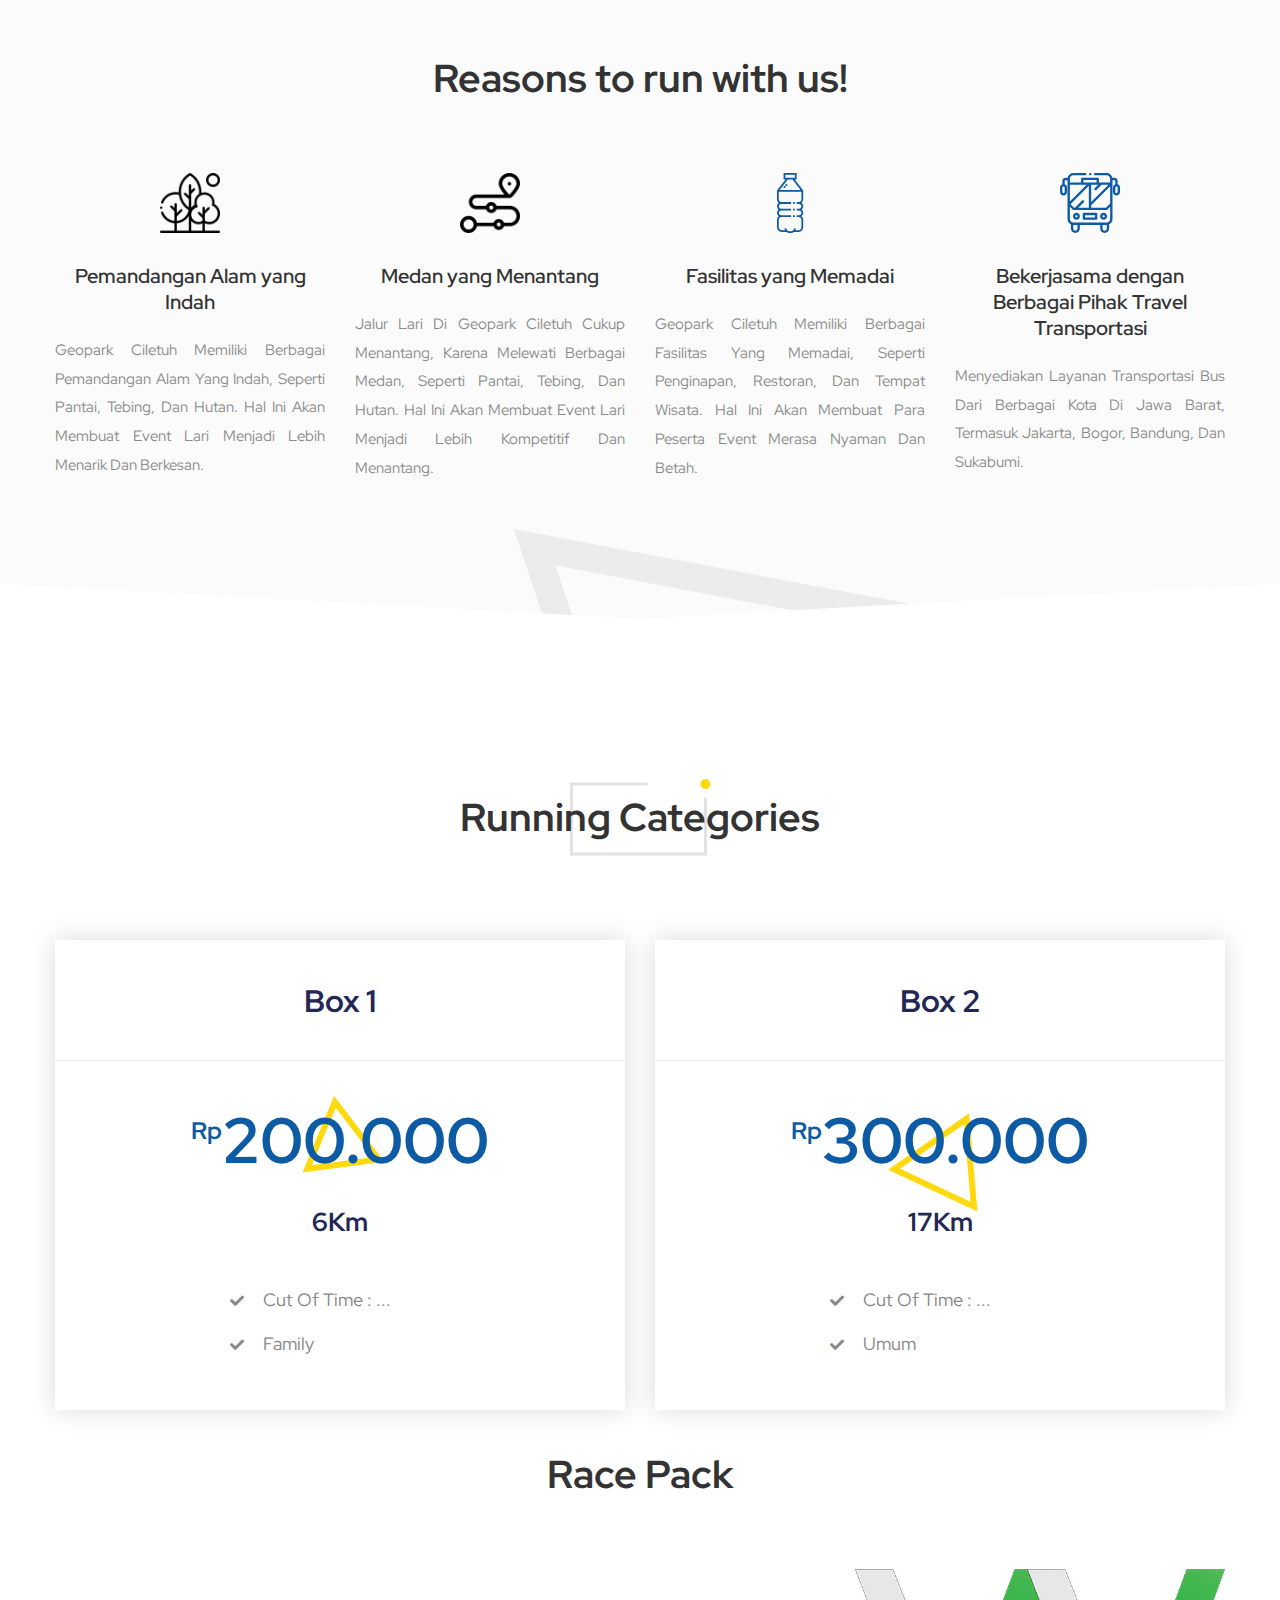
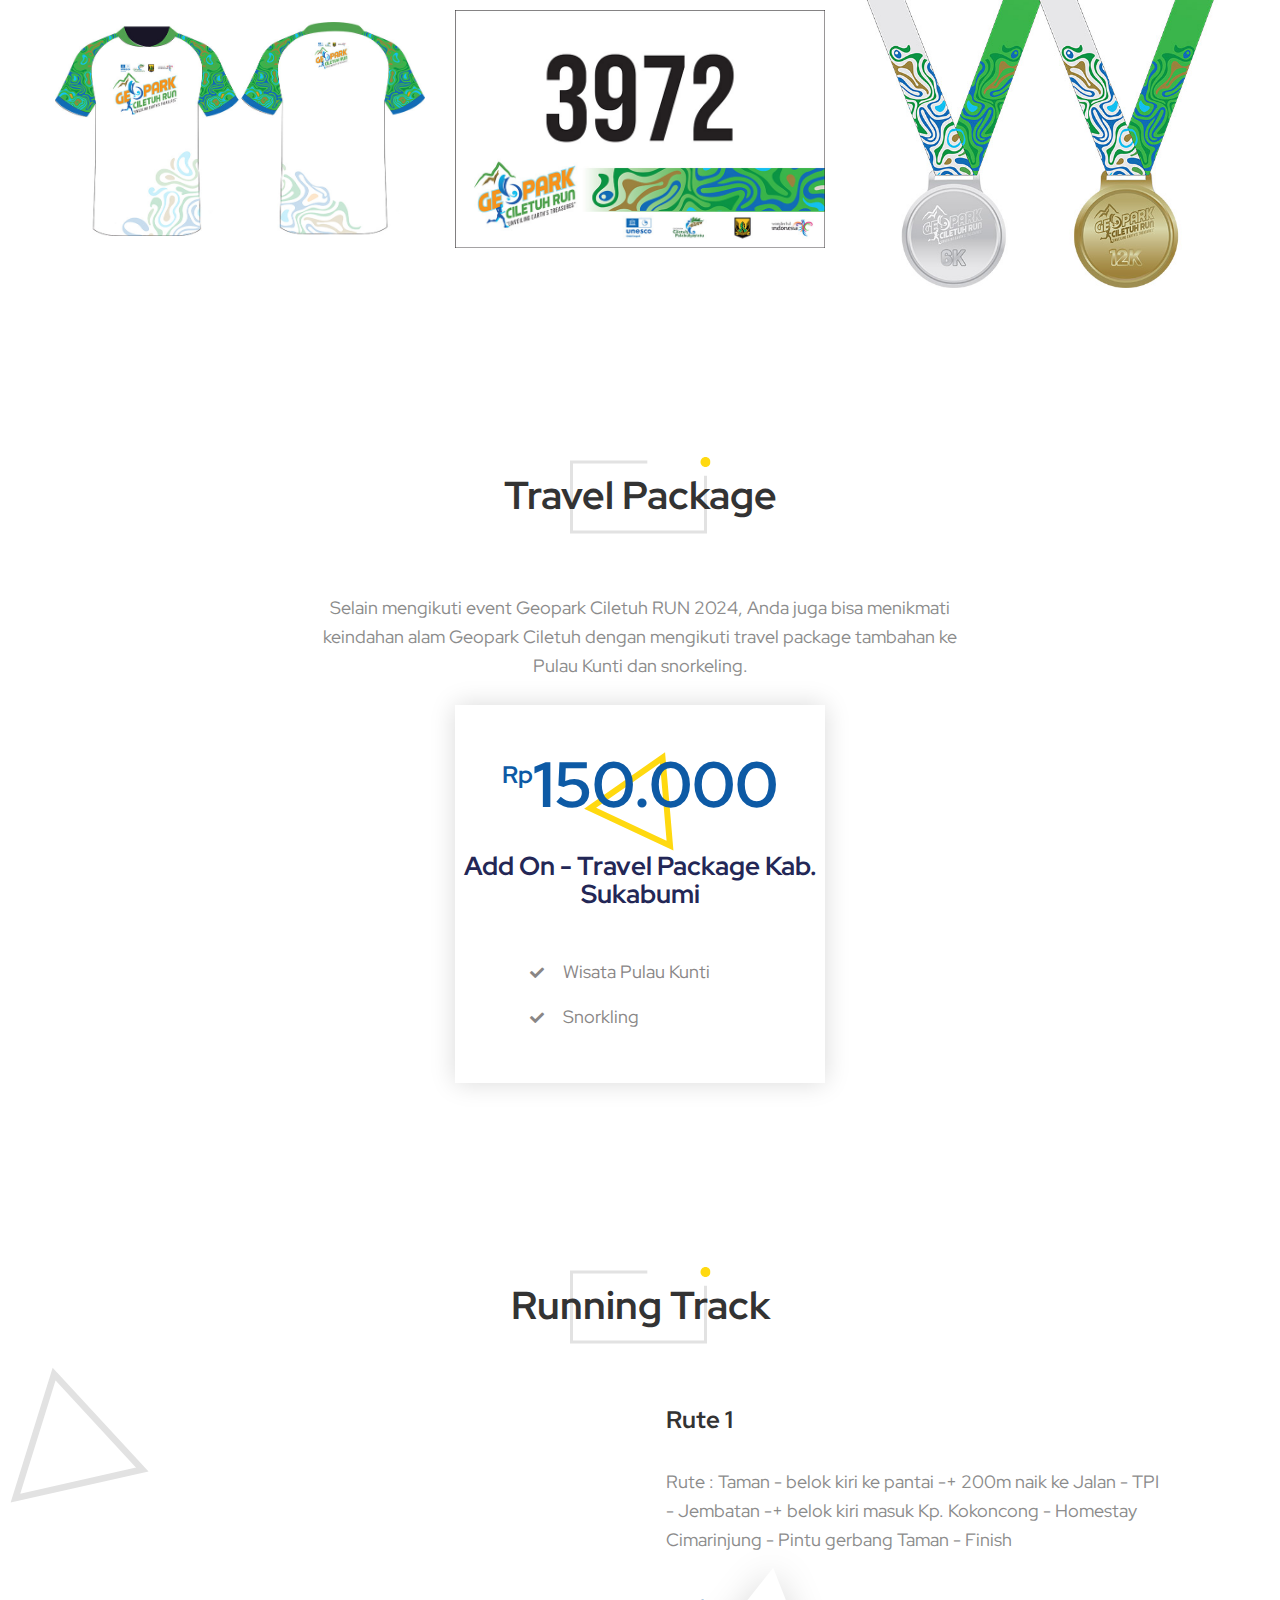
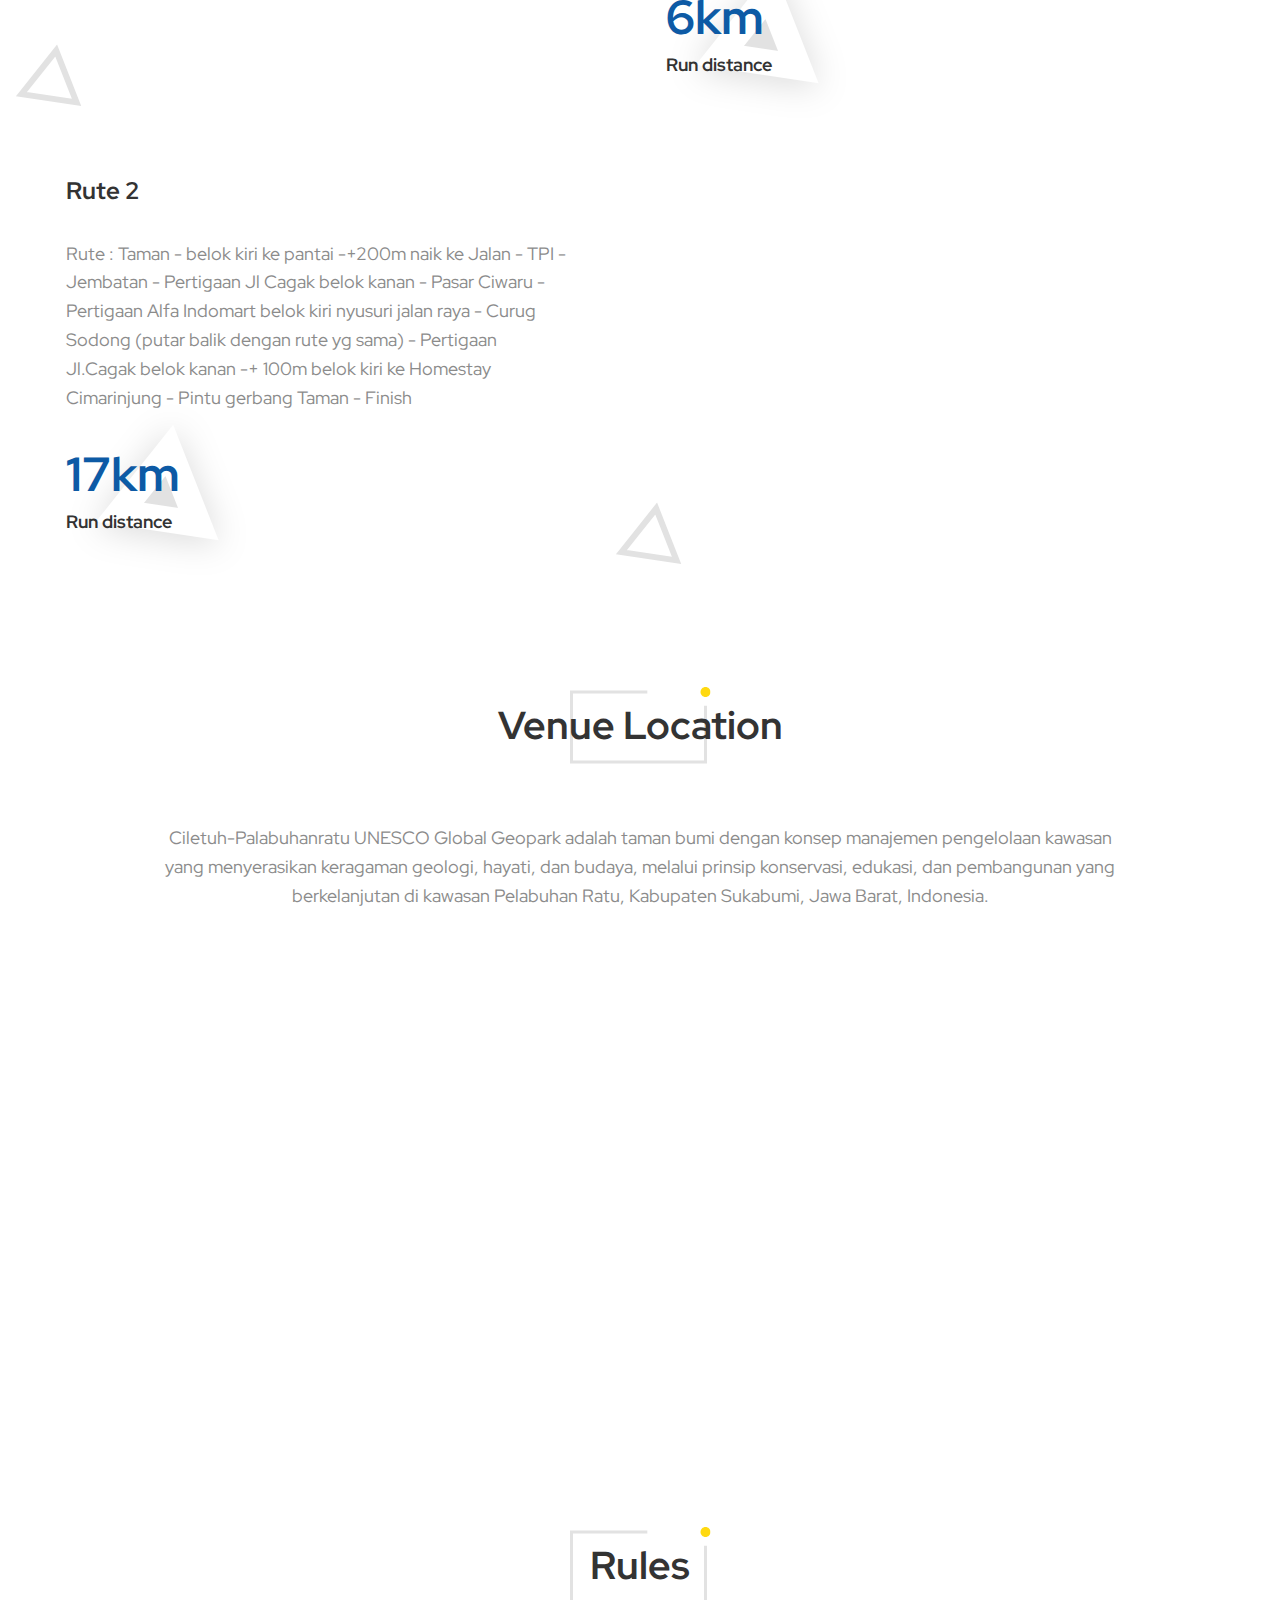
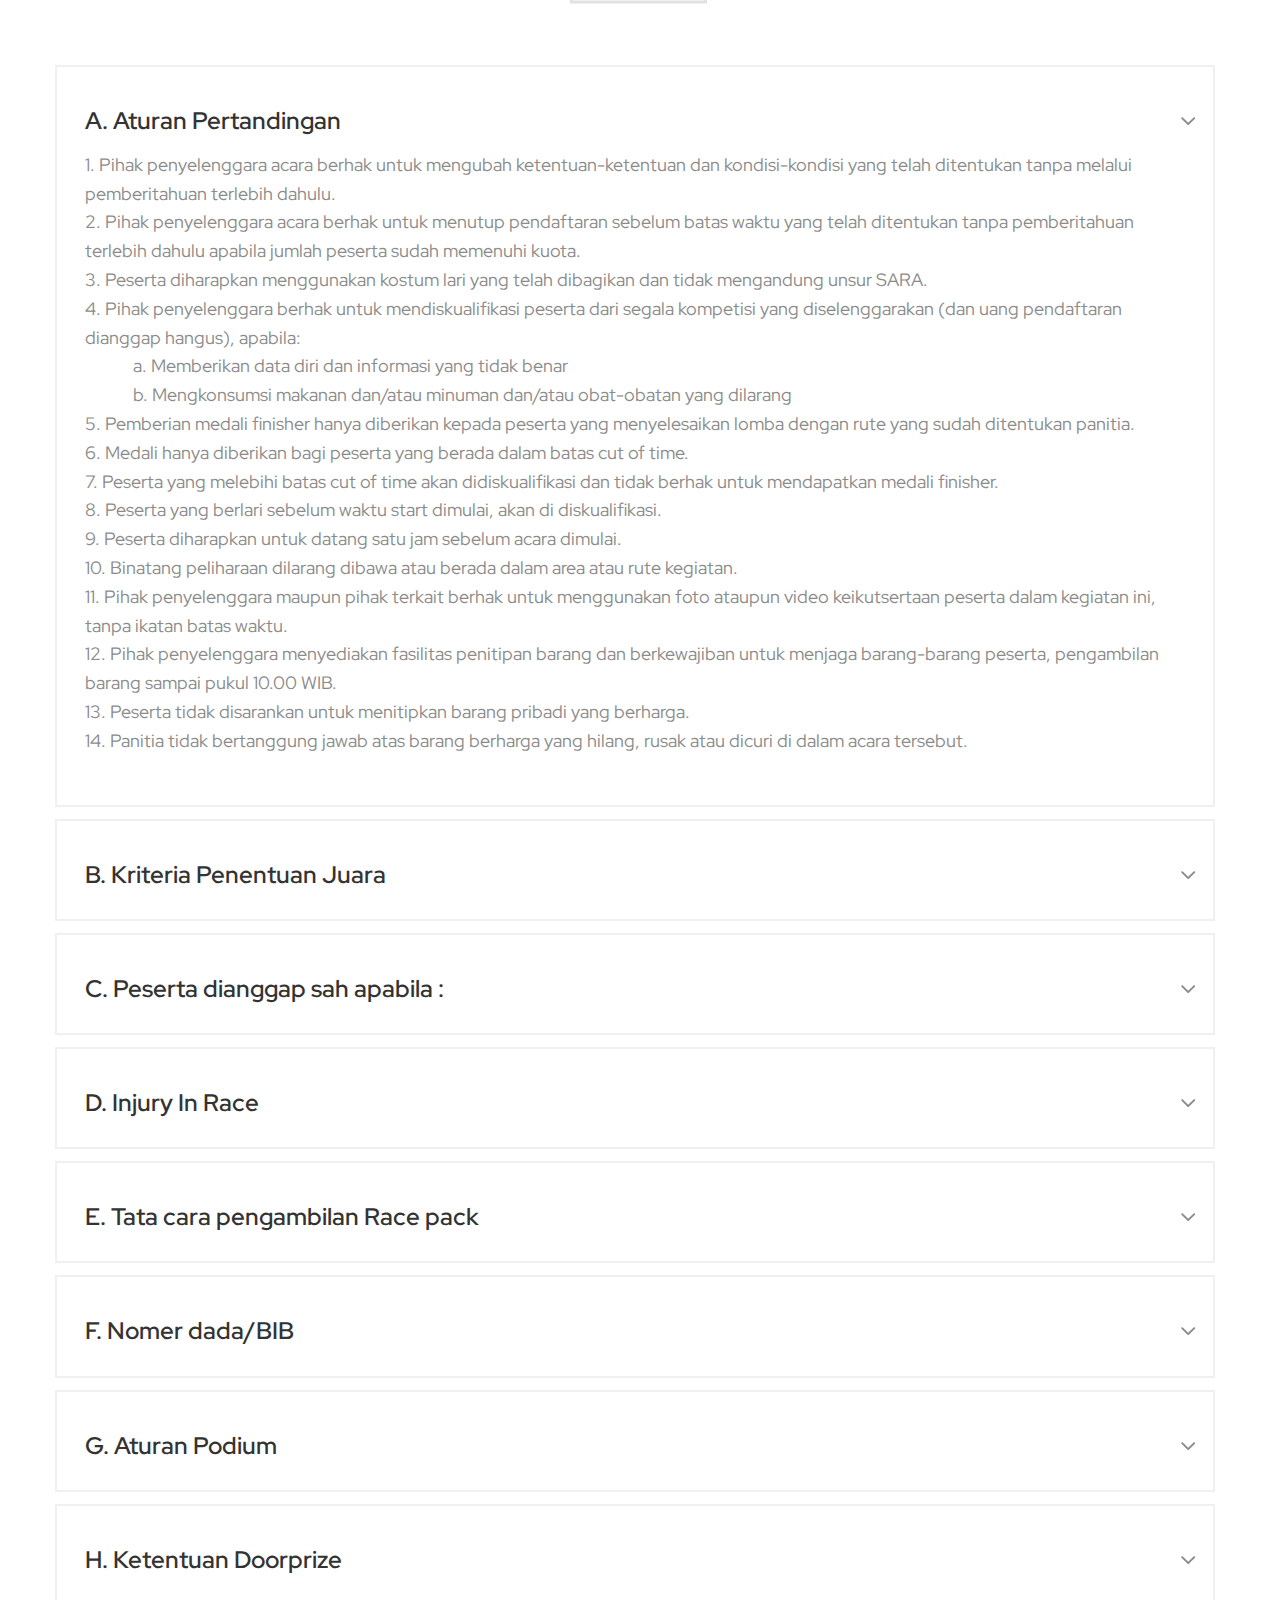
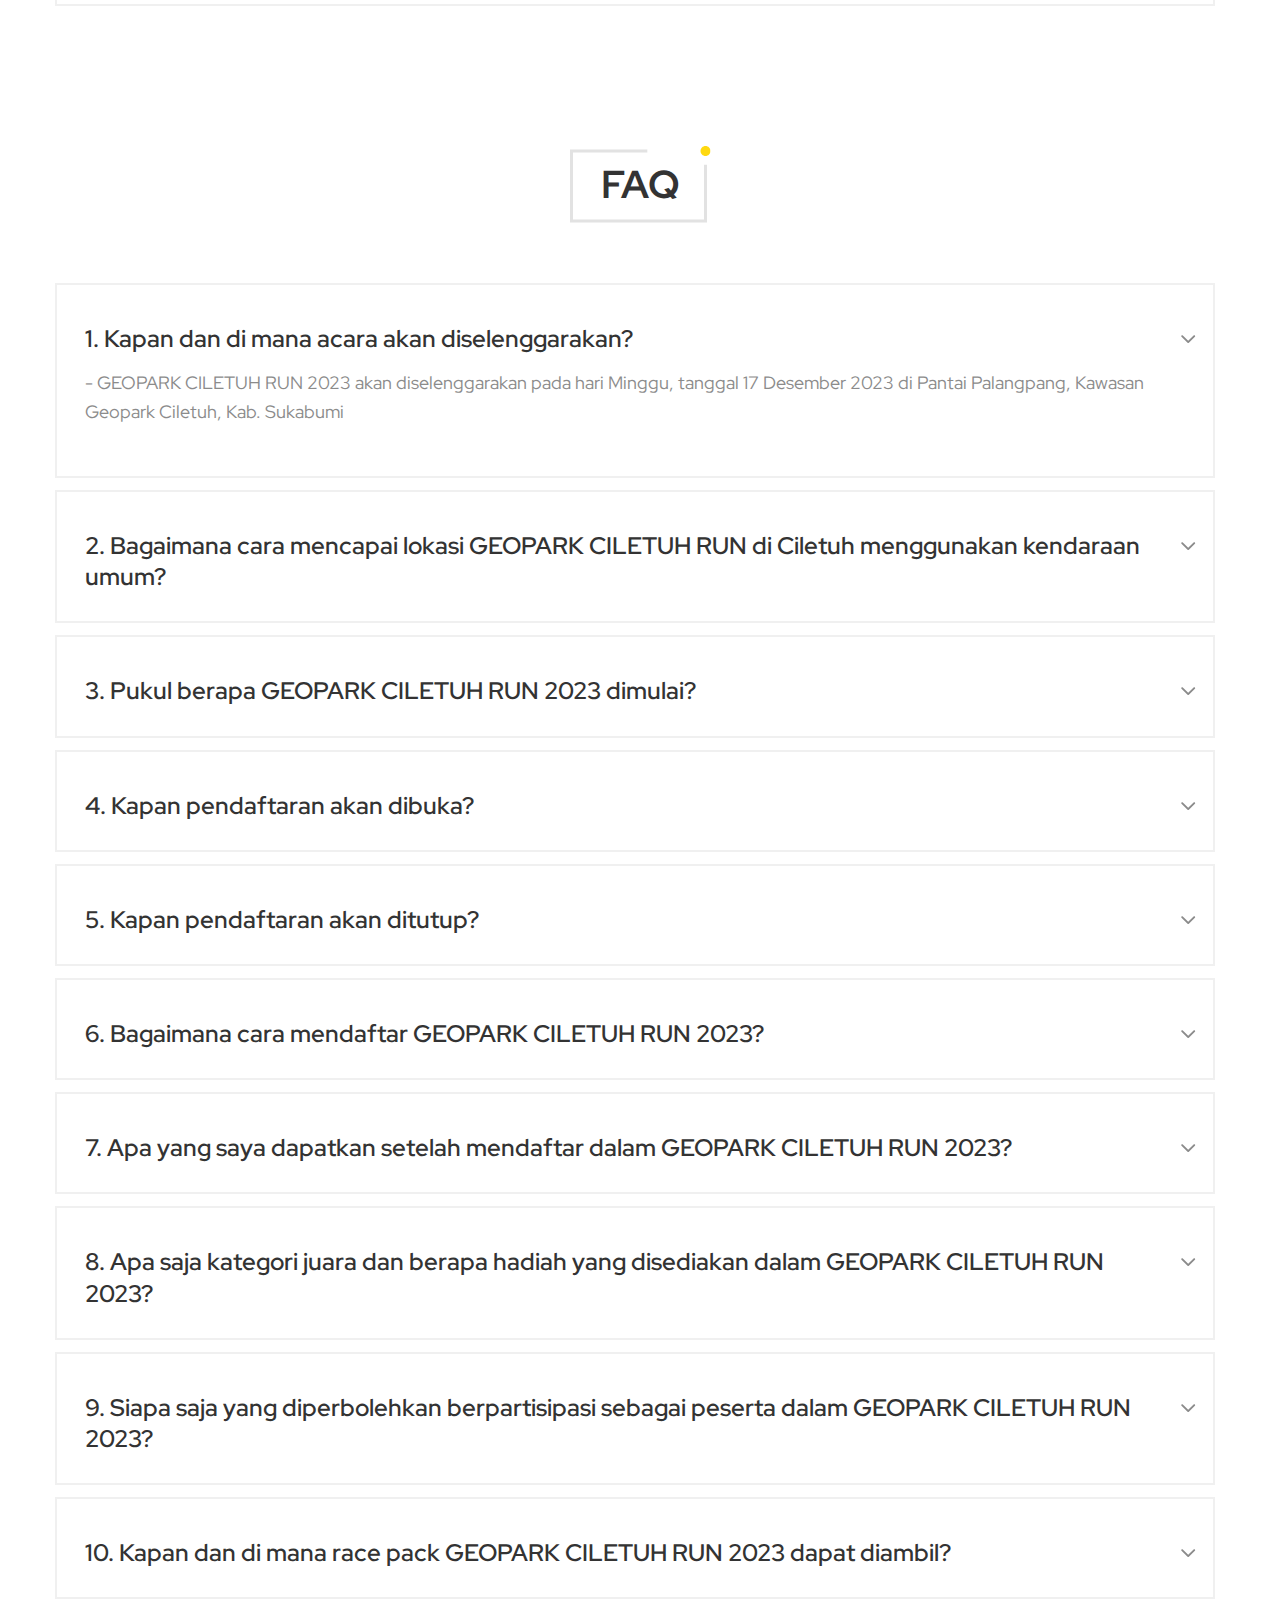
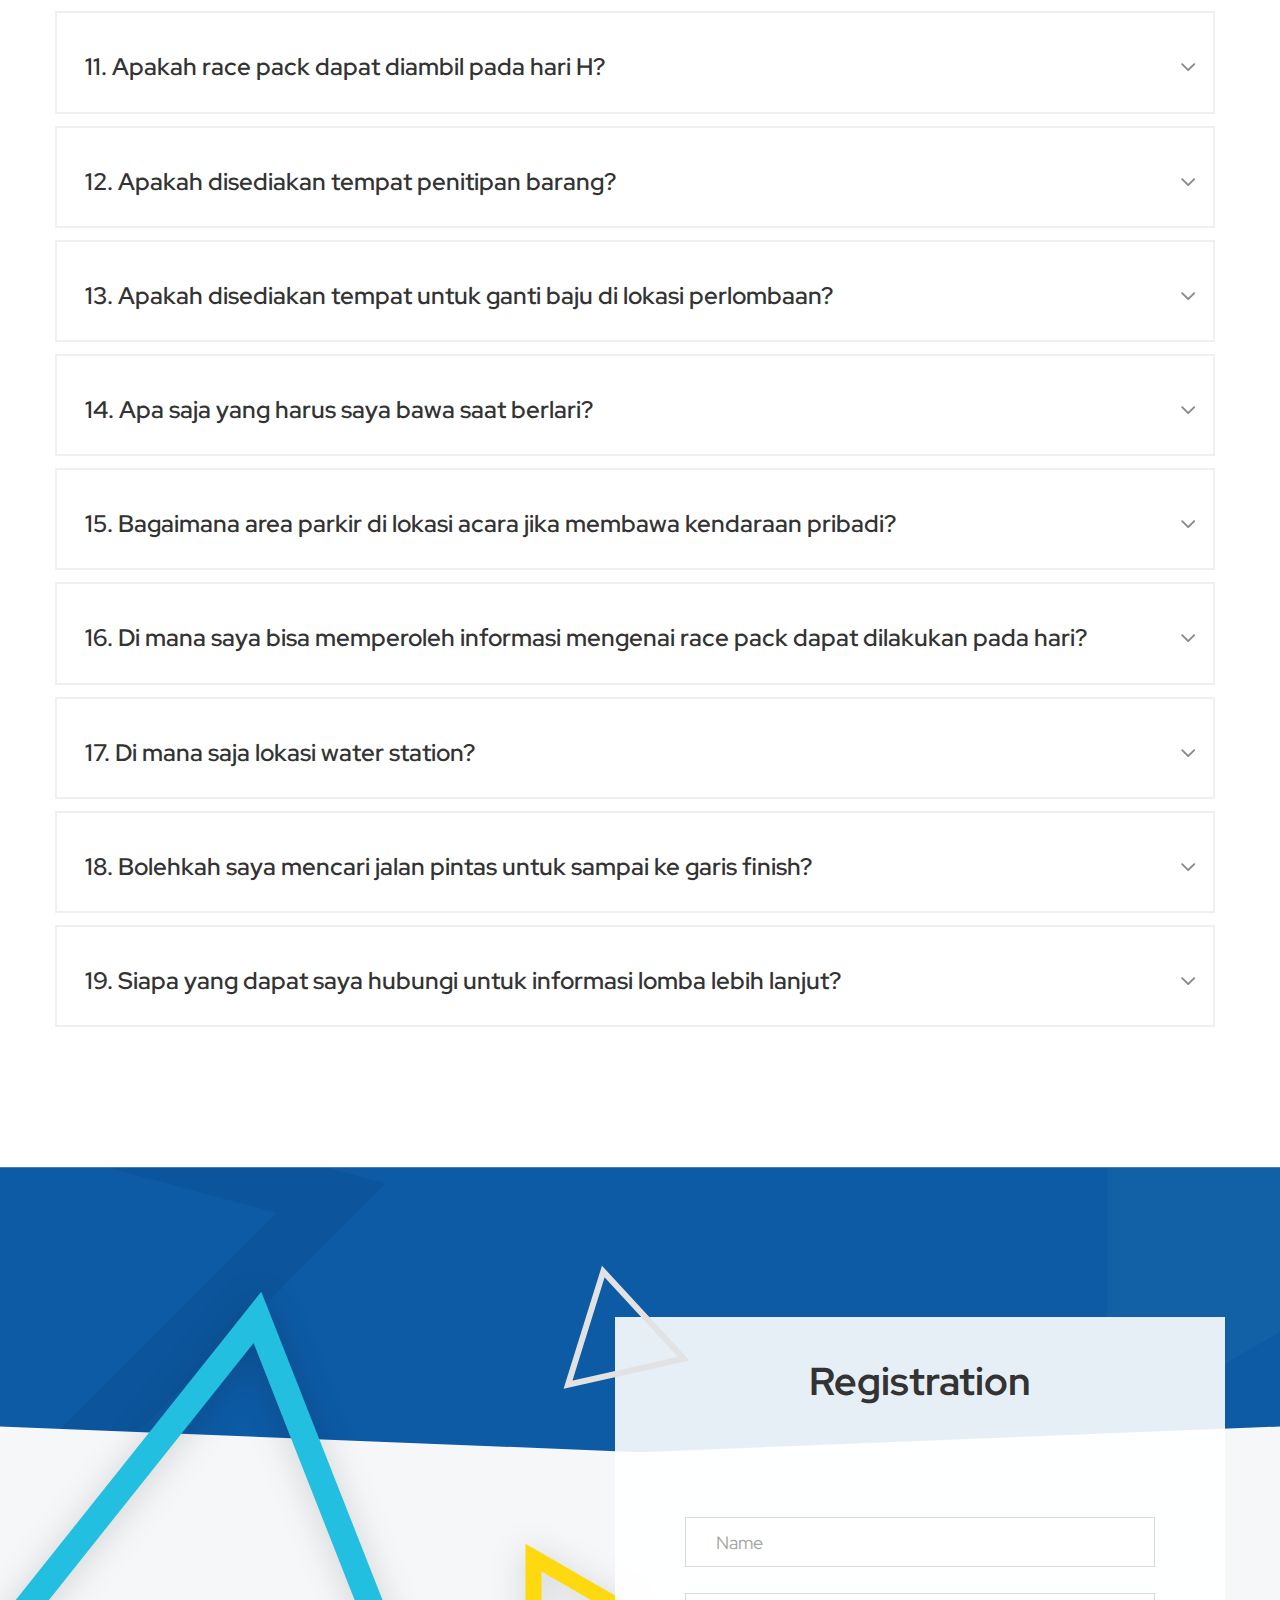
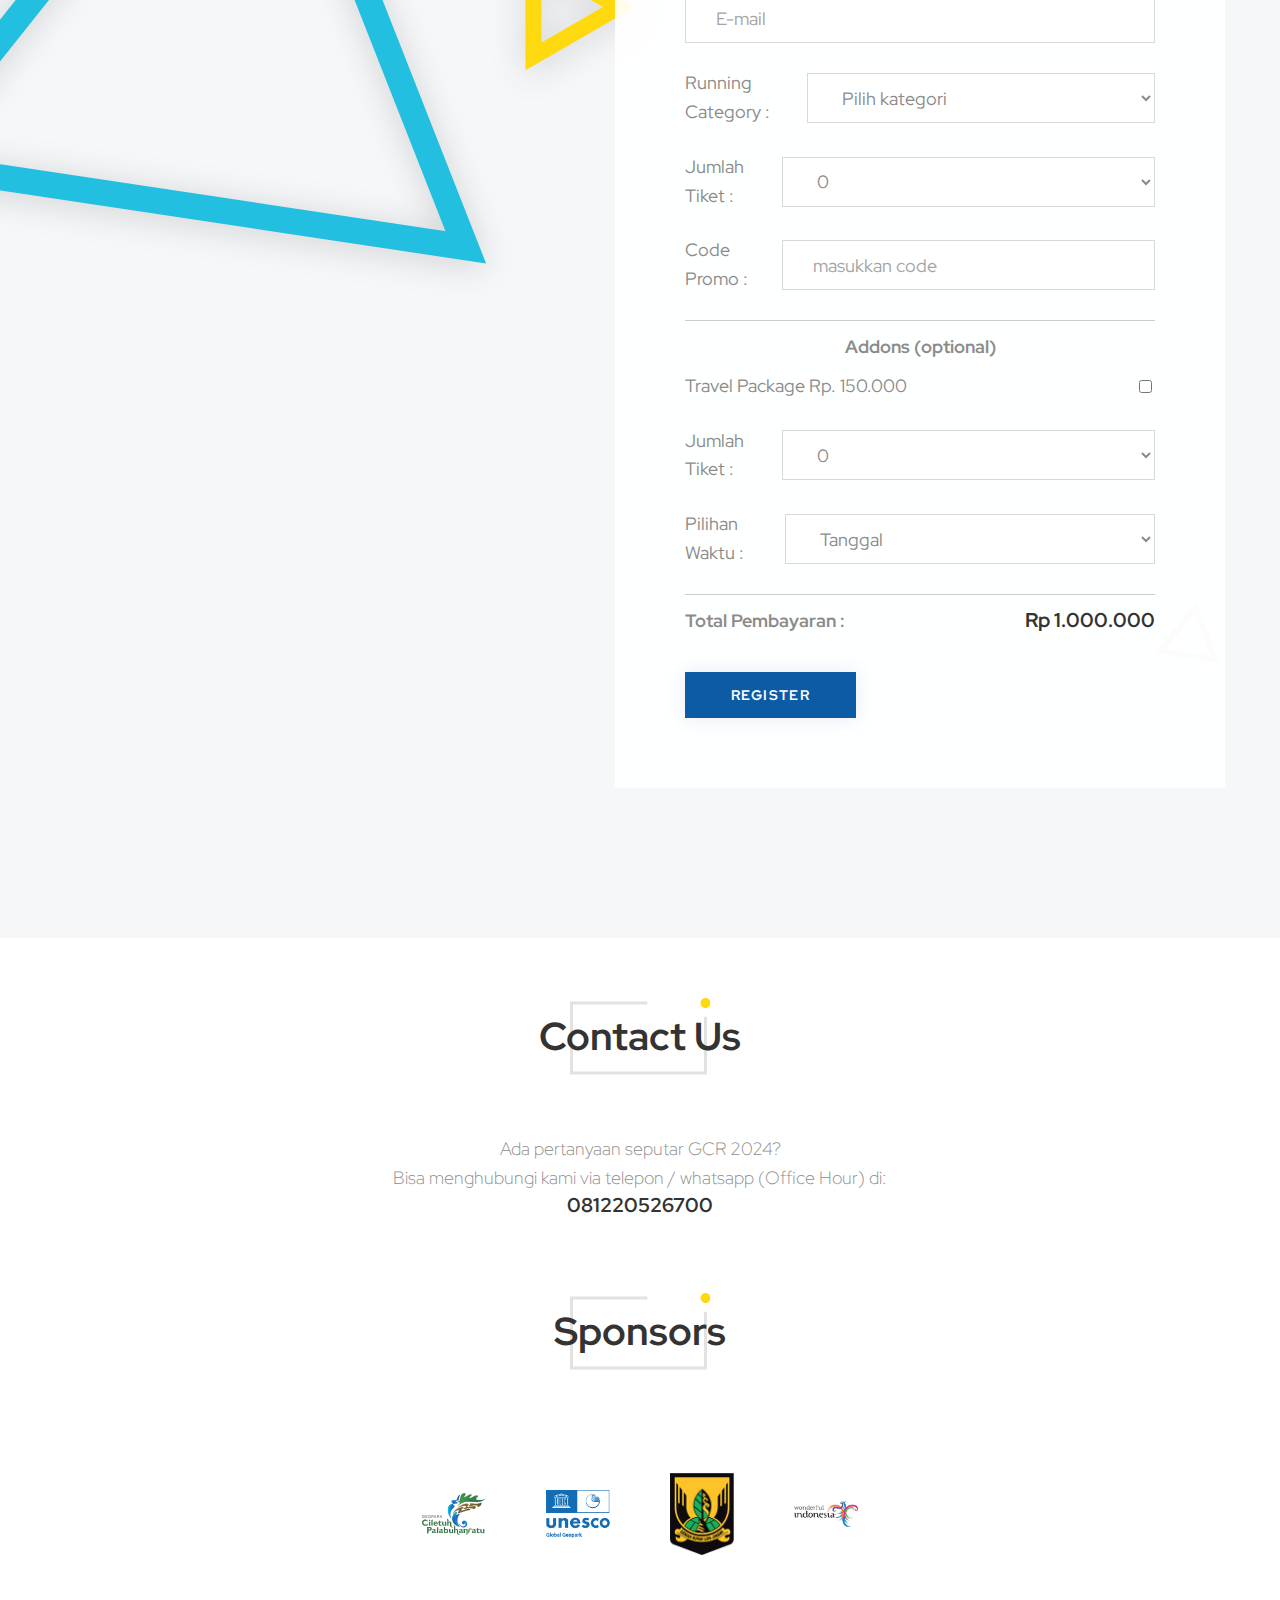
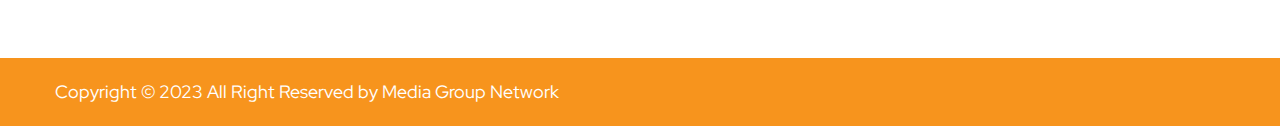
==== commit cf58e1e7: "init updates" ====
--- a/index.html
+++ b/index.html
@@ -84,7 +84,7 @@
 Mengusung tema Back to Nature, para peserta Geopark Ciletuh Run (GCR) 2023 akan mendapatkan kepuasan eksplorasi situs geologi yang membuat mereka “Kembali menyatu” dengan keaneka-ragaman bentang alam memukau yang sekaligus menantang.
 
 					</p>
-					<div class="mission-number-cover">
+					<!--div class="mission-number-cover">
 						<div class="mission-number-item">
 							<div class="number">2000+</div>
 							<span>Participant</span>
@@ -93,12 +93,44 @@
 							<div class="number">42.4km</div>
 							<span>run distance</span>
 						</div>
-					</div>
+					</div-->
 				</div>
 			</div>
 		</div>
 	</section>
 	<!-- ============ S-OUR-MISSION END ============ -->
+
+	<section id="about" class="s-conference-mission" style="background-image: url(assets/img/bg-about-home2.png);">
+		<div class="s-conference-counter">
+			<div class="container">
+				<div class="conference-counter-wrap">
+					<img class="conference-counter-effect-1" src="assets/img/counter-icon-1.svg" alt="img">
+					<div class="conference-counter-cover">
+						<h4>The event will begin through</h4>
+						<div id="clockdiv" class="clock-timer clock-timer-conference">
+							<div class="clock-item days-item">
+								<span class="days"></span>
+								<div class="smalltext">Days</div>
+							</div>
+							<div class="clock-item hours-item">
+								<span class="hours"></span>
+								<div class="smalltext">Hours</div>
+							</div>
+							<div class="clock-item minutes-item">
+								<span class="minutes"></span>
+								<div class="smalltext">Minutes</div>
+							</div>
+							<div class="clock-item seconds-item">
+								<span class="seconds"></span>
+								<div class="smalltext">Seconds</div>
+							</div>
+						</div>
+					</div>
+					<img class="conference-counter-effect-2" src="assets/img/counter-icon-2.svg" alt="img">
+				</div>
+			</div>
+		</div>
+	</section>
 
 	<!-- ================ S-CHOOSE-US ================ -->
 	<section class="s-choose-us" style="background-image: url(assets/img/bg-1.svg);">
@@ -106,24 +138,24 @@
 			<h2 class="title"><span>Reasons to run with us!</span></h2>
 			<div class="row">
 				<div class="col-sm-6 col-md-6 col-lg-3 choose-us-item">
-					<img class="rx-lazy" src="assets/img/placeholder-all.png" data-src="assets/img/icon-1.svg" alt="img">
-					<h4>Quick registration</h4>
-					<p>Lorem ipsum dolor sit amet, consectetur adipiscing</p>
+					<img class="rx-lazy" src="assets/img/nature.png" data-src="assets/img/nature.png" alt="img">
+					<h4>Pemandangan Alam yang Indah</h4>
+					<p>Geopark Ciletuh memiliki berbagai pemandangan alam yang indah, seperti pantai, tebing, dan hutan. Hal ini akan membuat event lari menjadi lebih menarik dan berkesan.</p>
+				</div>
+				<div class="col-sm-6 col-md-6 col-lg-3 choose-us-item">
+					<img class="rx-lazy" src="assets/img/pointer.png" data-src="assets/img/pointer.png" alt="img">
+					<h4>Medan yang Menantang</h4>
+					<p>Jalur lari di Geopark Ciletuh cukup menantang, karena melewati berbagai medan, seperti pantai, tebing, dan hutan. Hal ini akan membuat event lari menjadi lebih kompetitif dan menantang.</p>
+				</div>
+				<div class="col-sm-6 col-md-6 col-lg-3 choose-us-item">
+					<img class="rx-lazy" src="assets/img/placeholder-all.png" data-src="assets/img/icon-3.svg" alt="img">
+					<h4>Fasilitas yang Memadai</h4>
+					<p>Geopark Ciletuh memiliki berbagai fasilitas yang memadai, seperti penginapan, restoran, dan tempat wisata. Hal ini akan membuat para peserta event merasa nyaman dan betah.</p>
 				</div>
 				<div class="col-sm-6 col-md-6 col-lg-3 choose-us-item">
 					<img class="rx-lazy" src="assets/img/placeholder-all.png" data-src="assets/img/icon-2.svg" alt="img">
-					<h4>Delivery to the venue</h4>
-					<p>Voluptatibus molestiae aperiam ducimus, architecto</p>
-				</div>
-				<div class="col-sm-6 col-md-6 col-lg-3 choose-us-item">
-					<img class="rx-lazy" src="assets/img/placeholder-all.png" data-src="assets/img/icon-3.svg" alt="img">
-					<h4>Water for participants</h4>
-					<p>cumque odio dolorum expedita ea illo sit laboriosam</p>
-				</div>
-				<div class="col-sm-6 col-md-6 col-lg-3 choose-us-item">
-					<img class="rx-lazy" src="assets/img/placeholder-all.png" data-src="assets/img/icon-4.svg" alt="img">
-					<h4>Medical staff</h4>
-					<p>Consectetur adipiscing elit, sed eiusmod tempor</p>
+					<h4>Bekerjasama dengan Berbagai Pihak Travel Transportasi</h4>
+					<p>Menyediakan layanan transportasi bus dari berbagai kota di Jawa Barat, termasuk Jakarta, Bogor, Bandung, dan Sukabumi.</p>
 				</div>
 			</div>
 		</div>
@@ -135,7 +167,7 @@
 		<div class="container">
 			<h2 class="title-conference"><span>Running Categories</span></h2>
 			<div class="row pricing-table-cover">
-				<div class="col-md-4 pricing-table-col">
+				<div class="col-md-6 pricing-table-col">
 					<div class="pricing-table-item">
 						<h3>Box 1</h3>
 						<div class="price-cover">
@@ -150,7 +182,7 @@
 						</ul>
 					</div>
 				</div>				
-				<div class="col-md-4 pricing-table-col">
+				<div class="col-md-6 pricing-table-col">
 					<div class="pricing-table-item">
 						<h3>Box 2</h3>
 						<div class="price-cover">
@@ -165,9 +197,38 @@
 						</ul>
 					</div>
 				</div>
+				
+				<div class="col-12">
+					<h2 class="title pt-3">Race Pack</h2>
+					<div class="row align-items-center">
+						<div class="col-md-4">
+							<img src="assets/img/jersey.jpg" class="img-fluid" />
+						</div>
+						<div class="col-md-4">
+							<img src="assets/img/nomordada.jpg" class="img-fluid" />
+						</div>
+						<div class="col-md-4">
+							<img src="assets/img/mendali.jpg" class="img-fluid" />
+						</div>
+					</div>
+				</div>
+			</div>
+		</div>
+	</section>
+
+	<section id="running" class="s-pricing-table-2">
+		<div class="container">
+			<div class="row justify-content-center">
+				<div class="col-md-7">
+					<h2 class="title-conference"><span>Travel Package</span></h2>
+					<p class="text-center">Selain mengikuti event Geopark Ciletuh RUN 2024, Anda juga bisa menikmati keindahan alam Geopark Ciletuh dengan mengikuti travel package tambahan ke Pulau Kunti dan snorkeling.</p>
+				</div>
+			</div>
+			
+			<div class="row pricing-table-cover">
+				
 				<div class="col-md-4 pricing-table-col">
 					<div class="pricing-table-item">
-						<h3>Box 3</h3>
 						<div class="price-cover">
 							<span>Rp</span>
 							<div class="price">150.000</div>
@@ -180,20 +241,6 @@
 						</ul>
 					</div>
 				</div>
-				<div class="col-12">
-					<h2 class="title pt-3">Include</h2>
-					<div class="row align-items-center">
-						<div class="col-md-4">
-							<img src="assets/img/jersey.jpg" class="img-fluid" />
-						</div>
-						<div class="col-md-4">
-							<img src="assets/img/nomordada.jpg" class="img-fluid" />
-						</div>
-						<div class="col-md-4">
-							<img src="assets/img/mendali.jpg" class="img-fluid" />
-						</div>
-					</div>
-				</div>
 			</div>
 		</div>
 	</section>
@@ -202,7 +249,7 @@
 	<!-- =============== MAP-WITH-ROUTE =============== -->
 	<section id="location" class="map-with-route">
 		<div class="container">
-			<h2 class="title-conference"><span>Map with route</span></h2>
+			<h2 class="title-conference"><span>Running Track</span></h2>
 			<div class="row pb-5">
 				<div class="col-lg-6 map-route-img">
 					<span>
@@ -254,6 +301,23 @@
 	</section>
 	<!-- ============= MAP-WITH-ROUTE END ============= -->
 
+	<section id="running" class="s-maps">
+		<div class="container">
+			<div class="row justify-content-center mb-5">
+				<div class="col-md-10">
+					<h2 class="title-conference"><span>Venue Location</span></h2>
+					<p class="text-center">Ciletuh-Palabuhanratu UNESCO Global Geopark adalah taman bumi dengan konsep manajemen pengelolaan kawasan yang menyerasikan keragaman geologi, hayati, dan budaya, melalui prinsip konservasi, edukasi, dan pembangunan yang berkelanjutan di kawasan Pelabuhan Ratu, Kabupaten Sukabumi, Jawa Barat, Indonesia.</p>
+				</div>
+			</div>
+			
+			<div class="row">
+				<div class="col-md-12">
+					<iframe src="https://www.google.com/maps/embed?pb=!1m14!1m8!1m3!1d126672.56530876792!2d106.3797525!3d-7.1816149!3m2!1i1024!2i768!4f13.1!3m3!1m2!1s0x2e42a174c692426f%3A0xb63a761249266e9f!2sCILETUH%20GEOPARK!5e0!3m2!1sen!2sid!4v1699375723208!5m2!1sen!2sid" style="border:0;" allowfullscreen="" loading="lazy" referrerpolicy="no-referrer-when-downgrade"></iframe>
+				</div>
+			</div>
+		</div>
+	</section>
+	
 	<!-- ============== S-EVENT-SCHEDULE ============== -->
 	<section id="rules" class="s-event-schedule">
 		<div class="container">
@@ -746,11 +810,9 @@
 			<h2 class="title-conference"><span>Contact Us</span></h2>
 			<div class="row">
 				<div class="col-12">
-						<p>Ada pertanyaan seputar kegiatan Heritage Run ?Sila bersurat-elektronik ke:</p>
-						<h5>metrotvheritagerun@gmail.com</h5>
-
-						<p>Atau bisa menghubungi kami via telepon / whatsapp (Office Hour) di: </p>
-						<h5>081312422718</h5>						
+						<p>Ada pertanyaan seputar GCR 2024? </p>
+						<p>Bisa menghubungi kami via telepon / whatsapp (Office Hour) di: </p>
+						<h5>081220526700</h5>						
 				</div>
 			</div>
 		</div>
@@ -764,12 +826,12 @@
 			<div class="clients-cover">
 				<div class="client-slide">
 					<div class="client-slide-cover">
-						<img src="assets/img/sponsor1.png" alt="img">
+						<img src="assets/img/sponsor2.png" alt="img">
 					</div>
 				</div>
 				<div class="client-slide">
 					<div class="client-slide-cover">
-						<img src="assets/img/sponsor2.png" alt="img">
+						<img src="assets/img/sponsor1.png" alt="img">
 					</div>
 				</div>
 				<div class="client-slide">
--- a/assets/css/style.css
+++ b/assets/css/style.css
@@ -19,7 +19,7 @@
 /*-------------------- RESETE STYLES --------------------*/
 @import url("https://fonts.googleapis.com/css?family=Kanit:400,500&display=swap");
 @import url("https://fonts.googleapis.com/css?family=Red+Hat+Display:400,400i,500,700&display=swap");
-#front{padding-top: 108px;}
+#front{padding-top: 80px;}
 #front img{width: 100%;}
 .pricing-table-cover{justify-content: center;}
 .img-fluid{width: 100%;}
@@ -8753,3 +8753,37 @@
 @media -sass-debug-info{filename{font-family:file\:\/\/F\:\/localhost\/giner-html\/template\/assets\/scss\/_site\.scss}line{font-family:\000036030}}
   .dance-slide .container {
     min-height: 480px; } }
+
+
+/*CUSTOM*/
+.logo{
+  background: #fff;
+  padding: 5px 15px;
+  margin-top: -12px;
+  margin-bottom: -17px;
+  height: 80px;
+}
+.logo img{
+  width: 100%;
+  height: 100%;
+  object-fit: contain;
+}
+.choose-us-item h4{
+  font-size: 20px;
+}
+.choose-us-item p{
+  font-size: 15px;
+  text-align: justify;
+}
+.s-pricing-table-2,
+.s-maps{
+  padding-bottom: 160px;
+}
+.text-center{
+  text-align: center;
+}
+
+.s-maps iframe{
+  width: 100%;
+  height: 400px;
+}
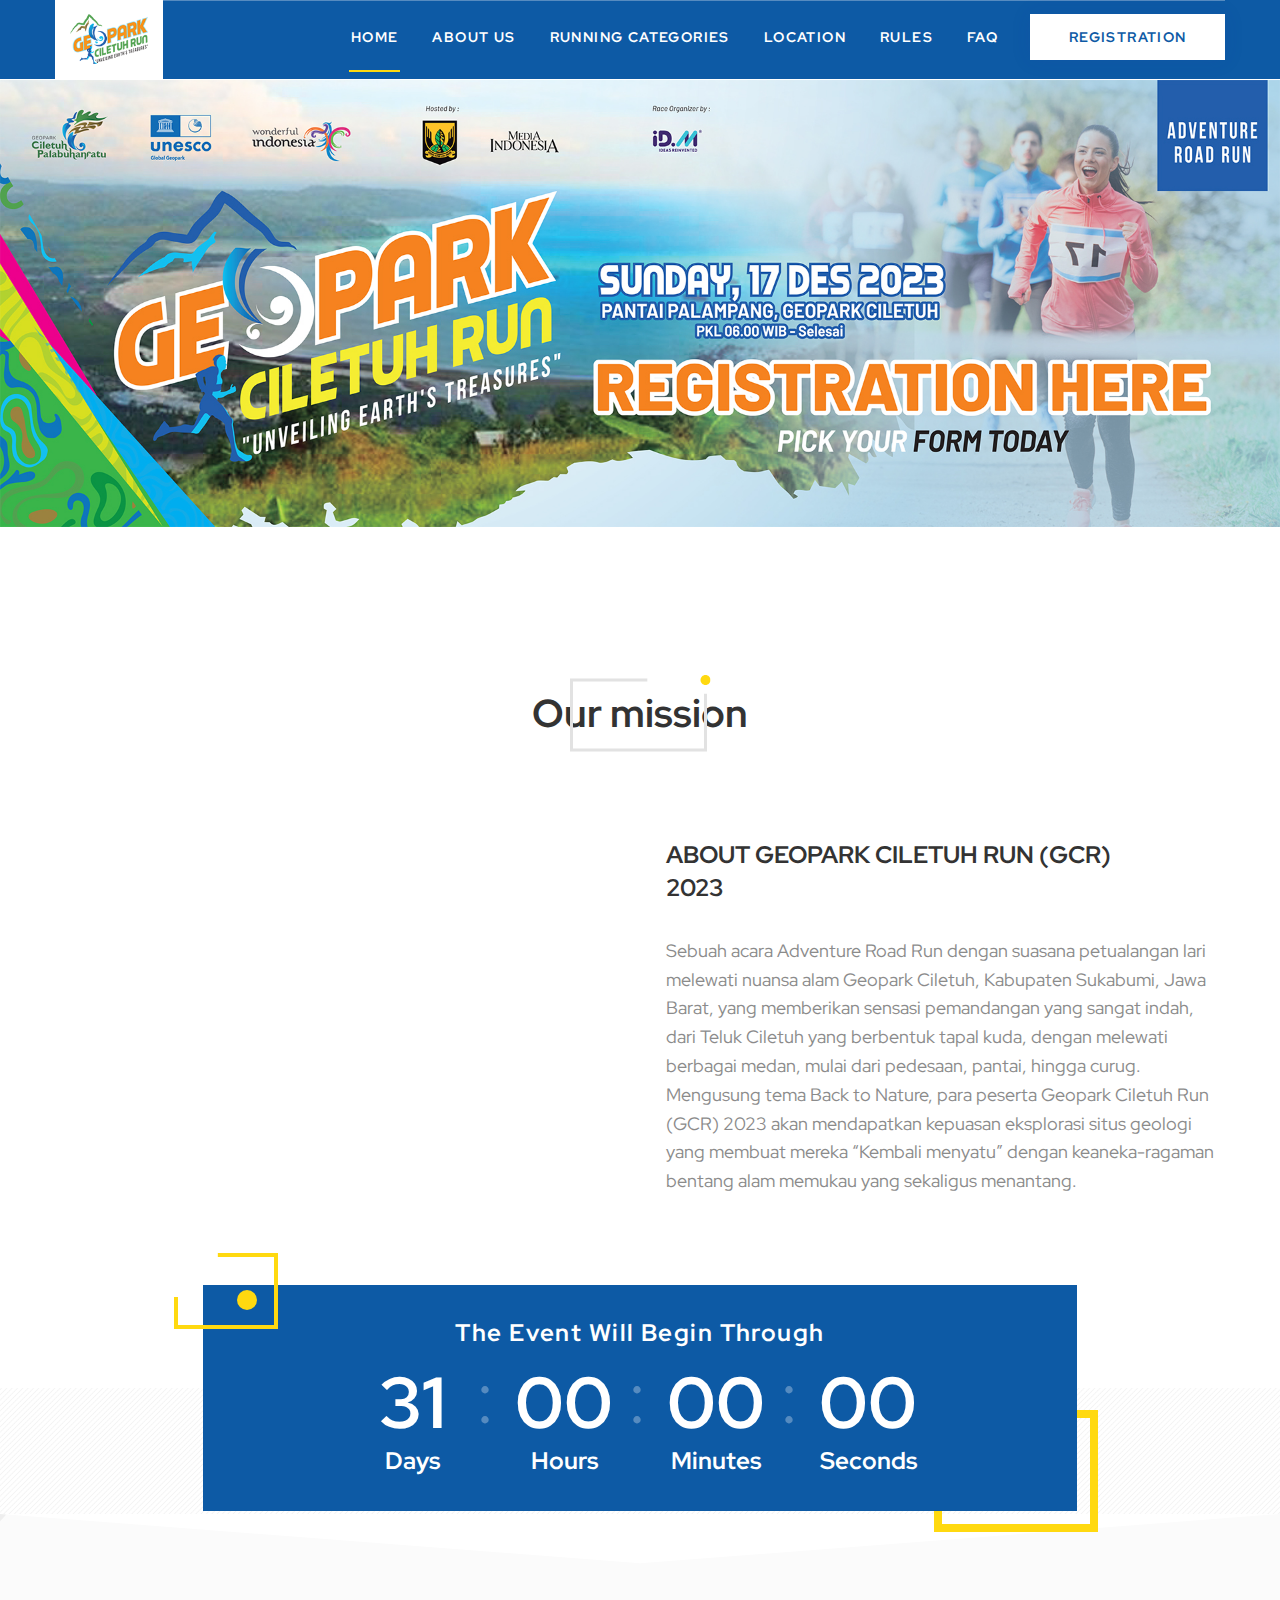
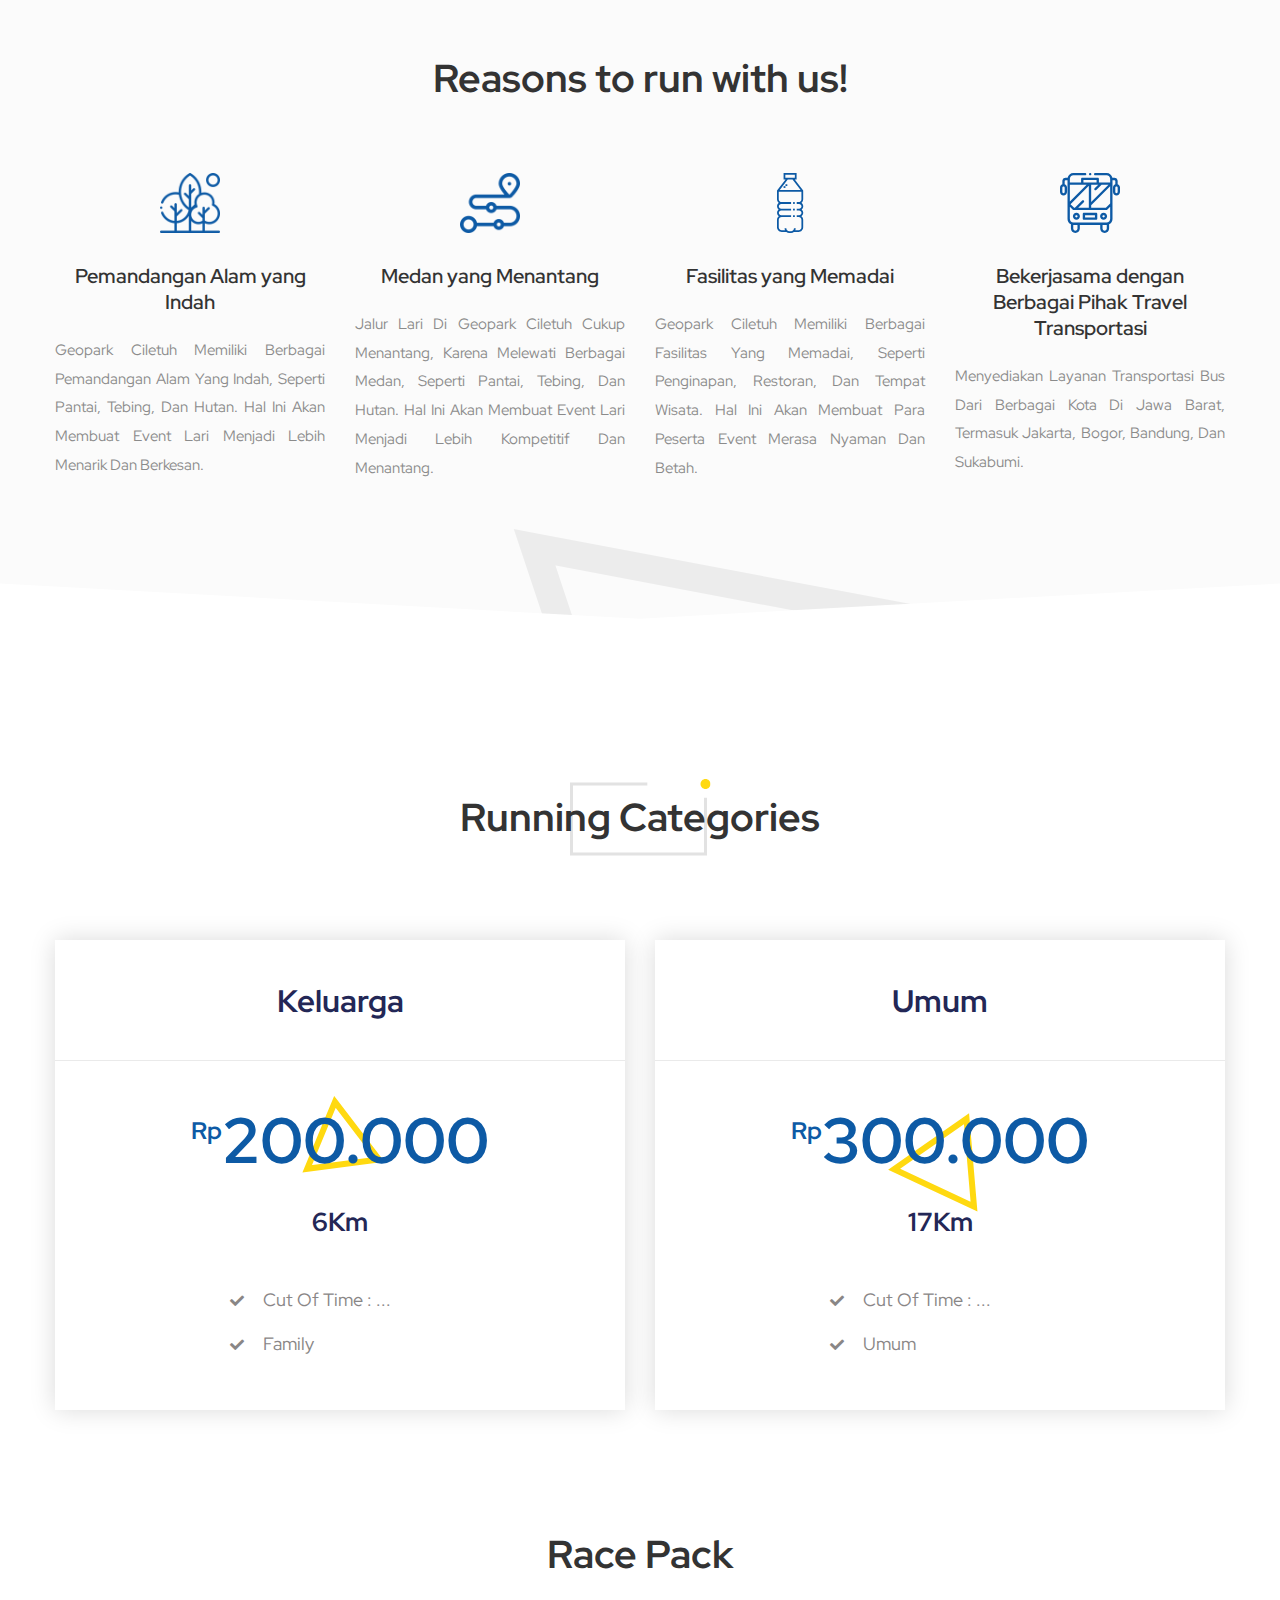
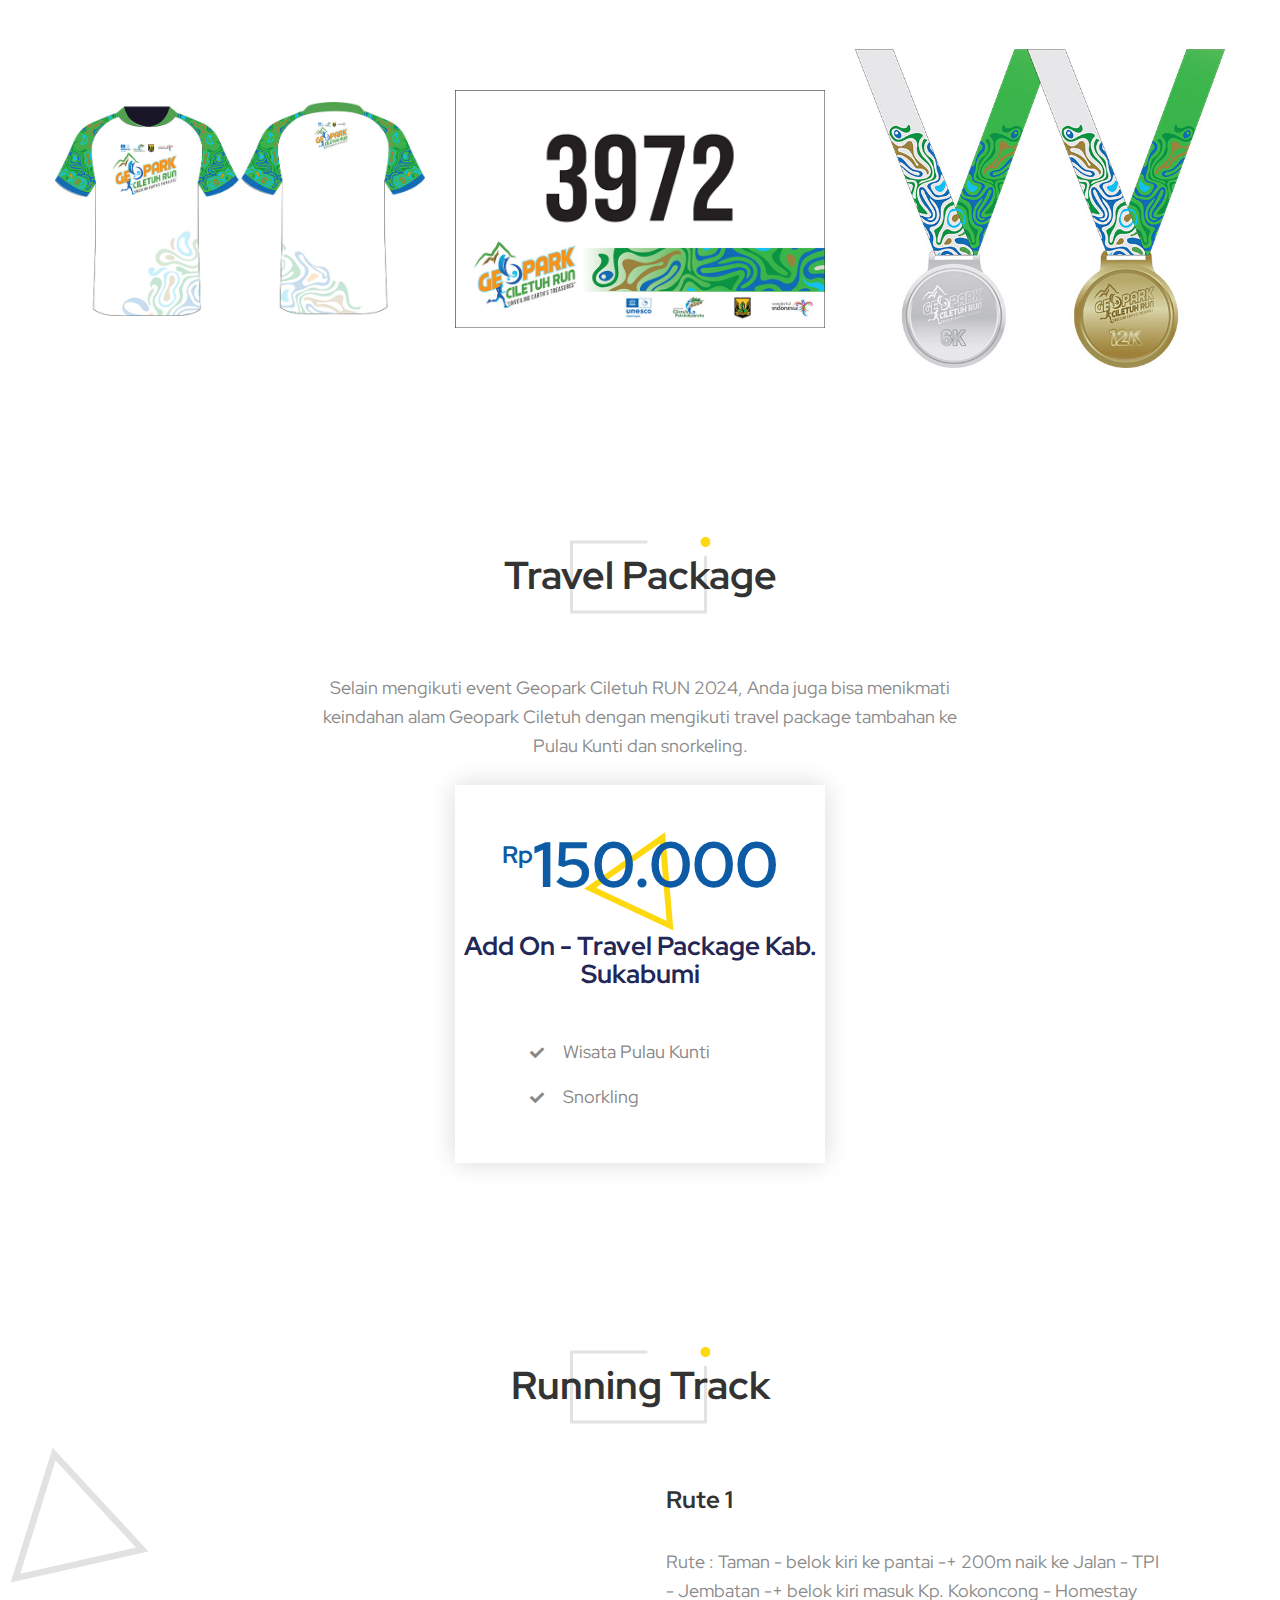
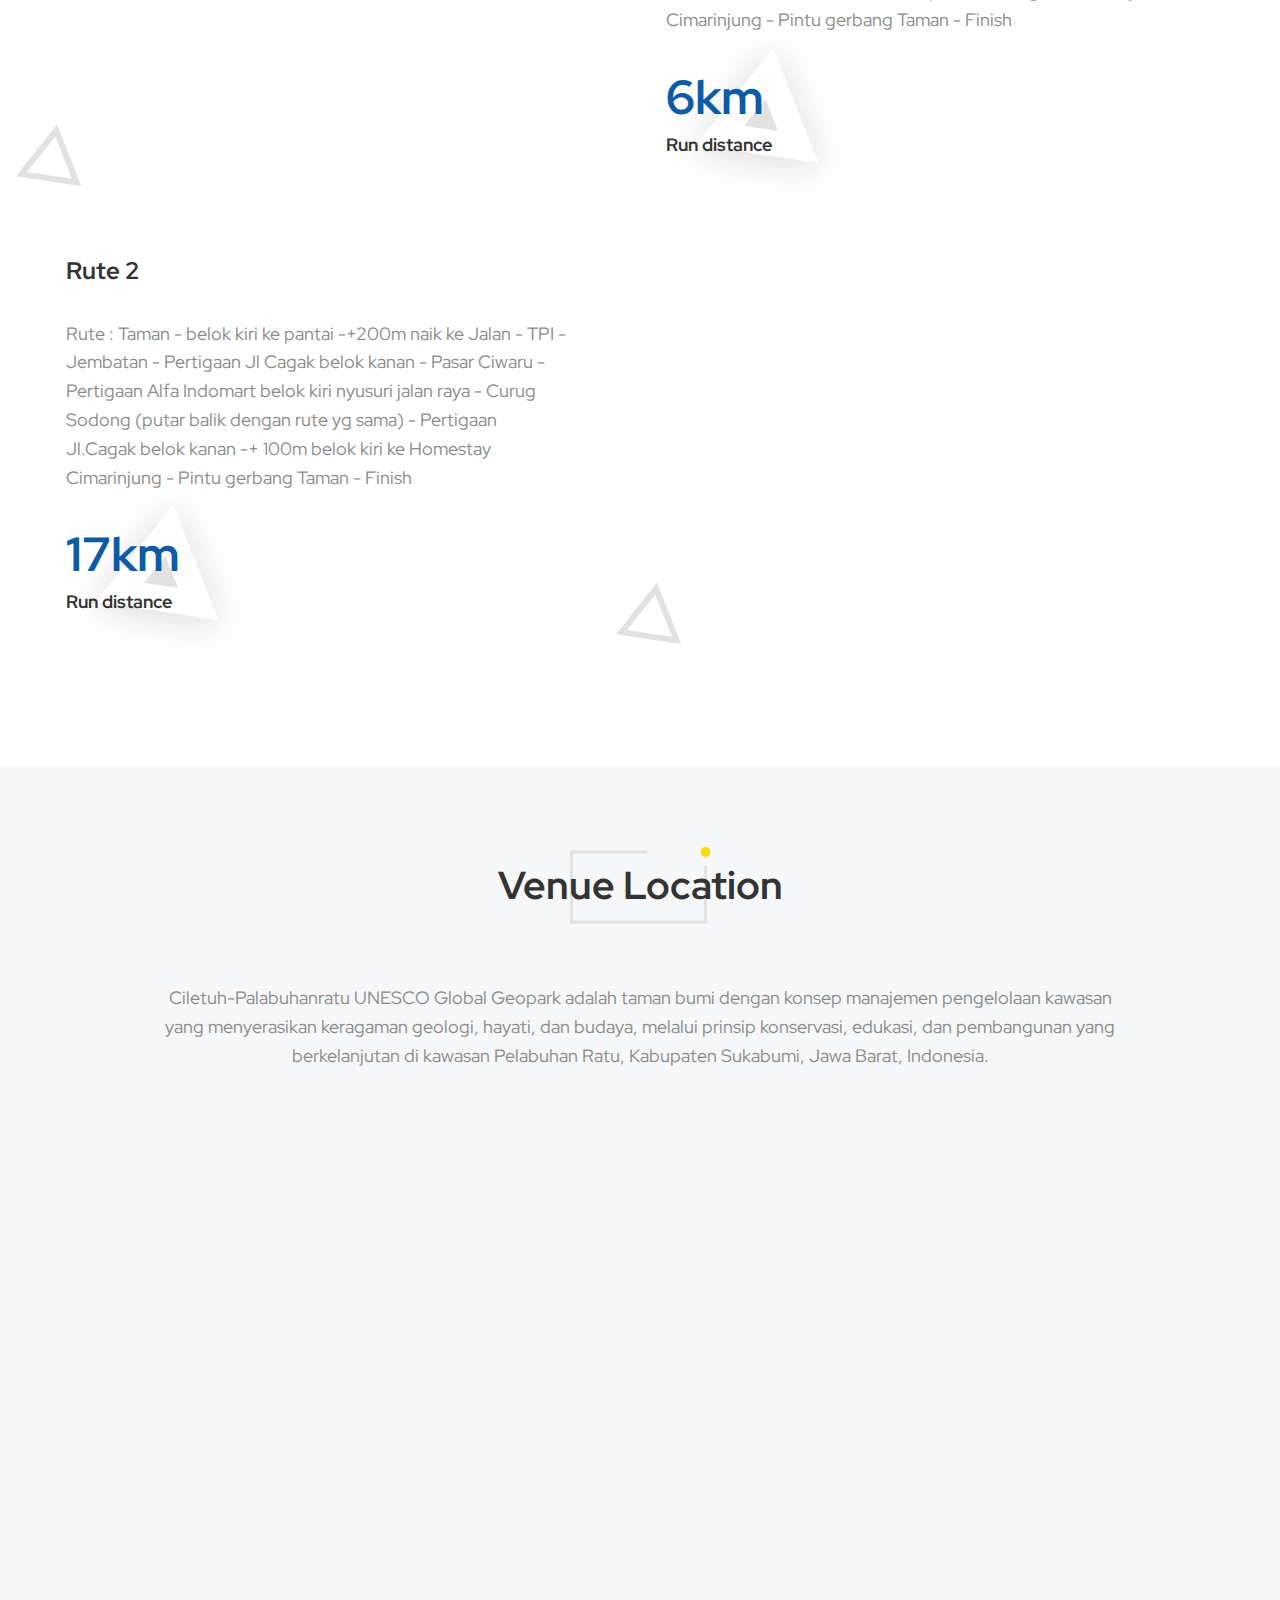
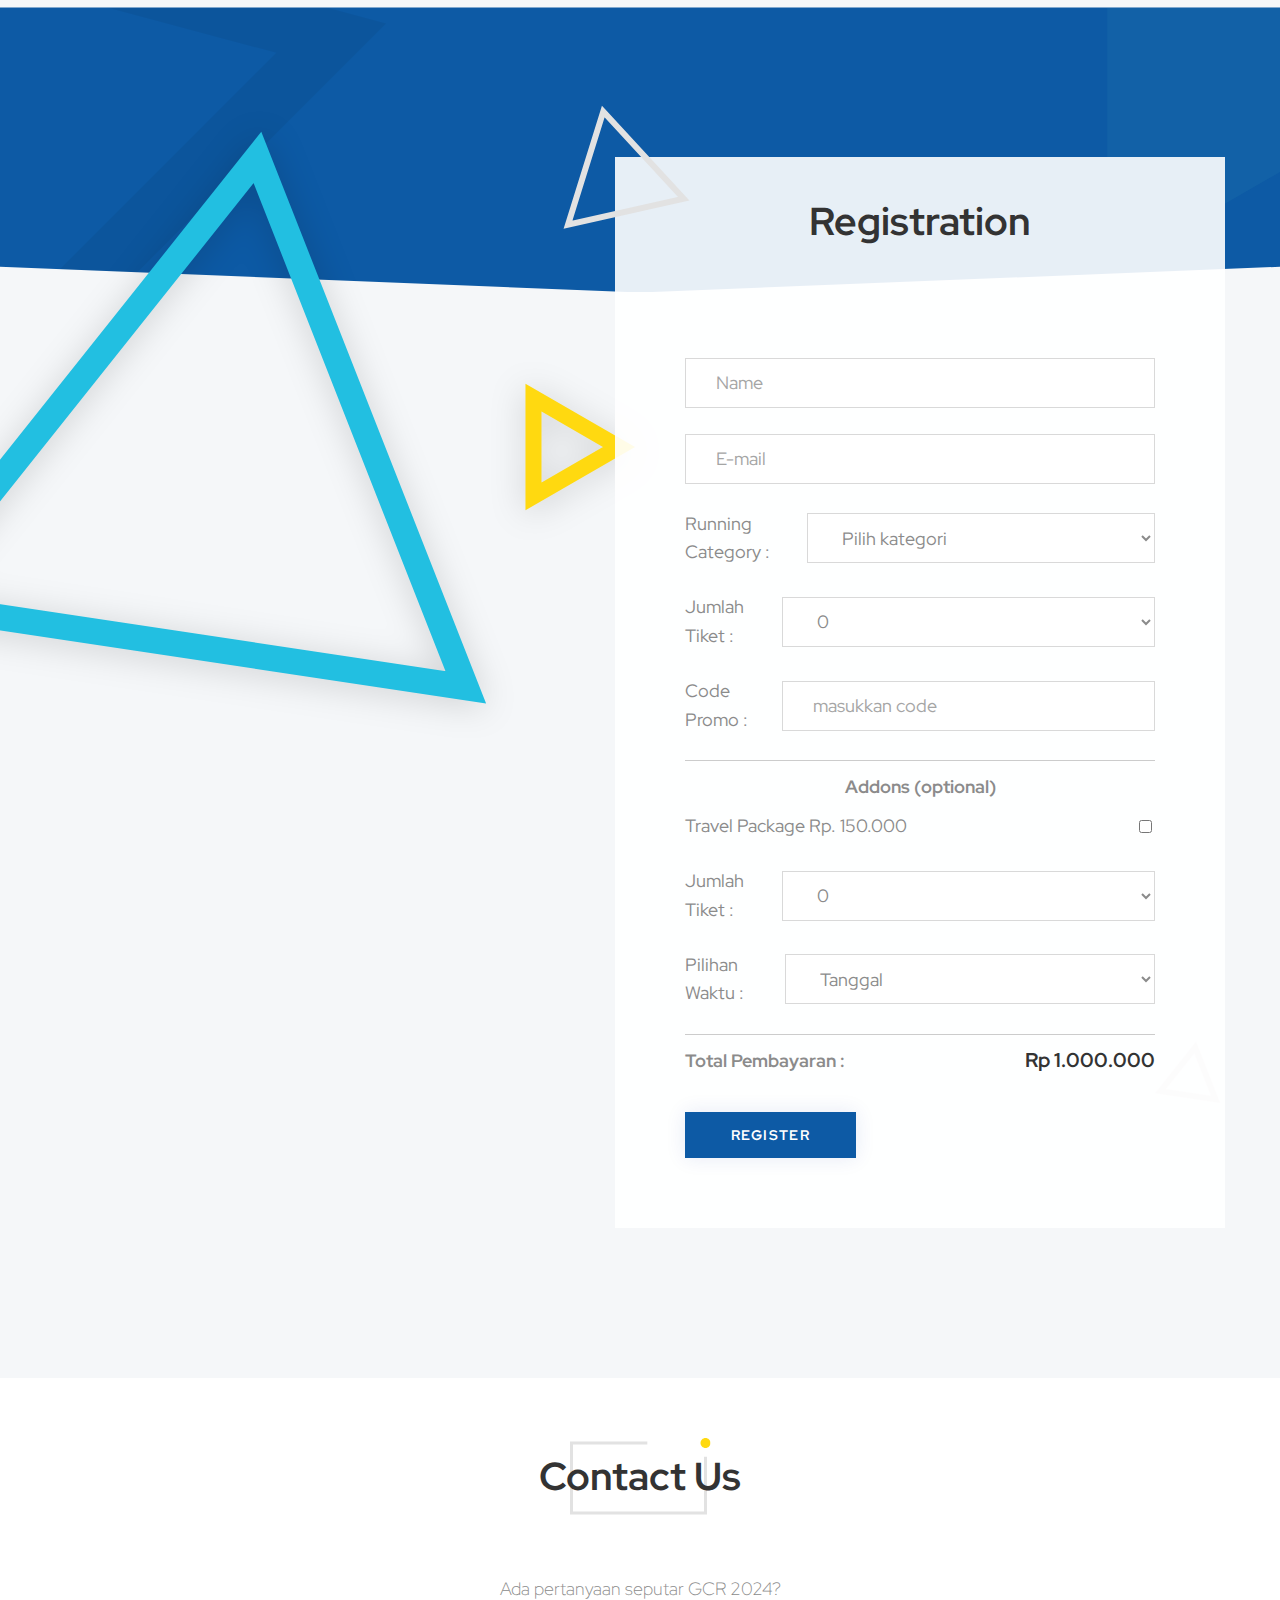
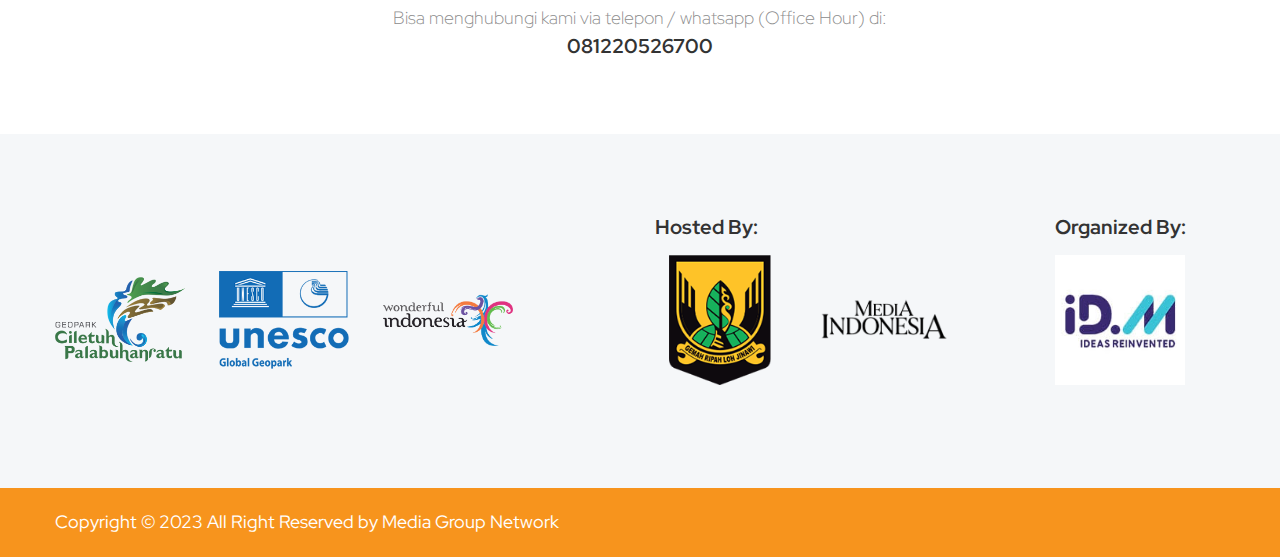
==== commit b323d7b8: "updates" ====
--- a/index.html
+++ b/index.html
@@ -46,8 +46,8 @@
 							<li><a href="#about">about us</a></li>
 							<li><a href="#running">running categories</a></li>
 							<li><a href="#location">location</a></li>
-							<li><a href="#rules">rules</a></li>	
-							<li><a href="#faq">FAQ</a></li>							
+							<li><a href="rules.html">rules</a></li>	
+							<li><a href="faq.html">FAQ</a></li>							
 						</ul>
 					</nav>
 					<a href="#register" class="btn btn-white"><span>registration</span></a>
@@ -79,7 +79,7 @@
 				<div class="col-lg-6 our-mission-info">
 					<h4>ABOUT GEOPARK CILETUH RUN (GCR) 2023</h4>
 					<p>
-						Sebuahacara Adventure Road Run dengan suasana petualangan lari melewati nuansa alam Geopark Ciletuh, Kabupaten Sukabumi, Jawa Barat, yang memberikan sensasi pemandangan yang sangat indah, dari Teluk Ciletuh yang berbentuk tapal kuda, dengan melewati berbagai medan, mulai dari pedesaan, pantai, hingga curug. 
+						Sebuah acara Adventure Road Run dengan suasana petualangan lari melewati nuansa alam Geopark Ciletuh, Kabupaten Sukabumi, Jawa Barat, yang memberikan sensasi pemandangan yang sangat indah, dari Teluk Ciletuh yang berbentuk tapal kuda, dengan melewati berbagai medan, mulai dari pedesaan, pantai, hingga curug. 
 <br/>
 Mengusung tema Back to Nature, para peserta Geopark Ciletuh Run (GCR) 2023 akan mendapatkan kepuasan eksplorasi situs geologi yang membuat mereka “Kembali menyatu” dengan keaneka-ragaman bentang alam memukau yang sekaligus menantang.
 
@@ -166,10 +166,10 @@
 	<section id="running" class="s-pricing-table">
 		<div class="container">
 			<h2 class="title-conference"><span>Running Categories</span></h2>
-			<div class="row pricing-table-cover">
+			<div class="row pricing-table-cover pb-80">
 				<div class="col-md-6 pricing-table-col">
 					<div class="pricing-table-item">
-						<h3>Box 1</h3>
+						<h3>Keluarga</h3>
 						<div class="price-cover">
 							<span>Rp</span>
 							<div class="price">200.000</div>
@@ -184,7 +184,7 @@
 				</div>				
 				<div class="col-md-6 pricing-table-col">
 					<div class="pricing-table-item">
-						<h3>Box 2</h3>
+						<h3>Umum</h3>
 						<div class="price-cover">
 							<span>Rp</span>
 							<div class="price">300.000</div>
@@ -197,7 +197,8 @@
 						</ul>
 					</div>
 				</div>
-				
+			</div>
+			<div class="row">
 				<div class="col-12">
 					<h2 class="title pt-3">Race Pack</h2>
 					<div class="row align-items-center">
@@ -319,7 +320,7 @@
 	</section>
 	
 	<!-- ============== S-EVENT-SCHEDULE ============== -->
-	<section id="rules" class="s-event-schedule">
+	<!--section id="rules" class="s-event-schedule">
 		<div class="container">
 			<h2 class="title-conference"><span>Rules</span></h2>
 			<img class="schedule-effect-white"src="assets/img/tringle-white.svg" alt="img">
@@ -462,11 +463,11 @@
 				</div>
 			</div>
 		</div>
-	</section>
+	</section-->
 	<!-- ============ S-EVENT-SCHEDULE END ============ -->	
 
 	<!-- ============== S-EVENT-SCHEDULE ============== -->
-	<section id="faq" class="s-event-schedule">
+	<!--section id="faq" class="s-event-schedule">
 		<div class="container">
 			<h2 class="title-conference"><span>FAQ</span></h2>
 			<img class="schedule-effect-white"src="assets/img/tringle-white.svg" alt="img">
@@ -699,7 +700,7 @@
 				</div>
 			</div>
 		</div>
-	</section>
+	</section-->
 	<!-- ============ S-EVENT-SCHEDULE END ============ -->	
 
 	<!-- ============= MAP-WITH-ROUTE END ============= -->
@@ -822,8 +823,26 @@
 	<!--=================== S-CLIENTS ===================-->
 	<section class="s-clients">
 		<div class="container">
-			<h2 class="title-conference"><span>Sponsors</span></h2>
-			<div class="clients-cover">
+			<!--h2 class="title-conference"><span>Sponsors</span></h2-->
+			<div class="row">
+				<div class="col-md-6 logo-group">
+					<h5>&nbsp;</h5>
+					<img src="assets/img/sponsor2.png" alt="img">
+					<img src="assets/img/sponsor1.png" alt="img">
+					<img src="assets/img/sponsor4.png" alt="img">
+				</div>
+				<div class="col-md-4 logo-group">
+					<h5 class="text-left">Hosted By:</h5>
+					<img src="assets/img/sponsor3.png" alt="img">
+					<img src="assets/img/logo-mi.png" alt="img">
+				</div>
+				<div class="col-md-2 logo-group">
+					<h5 class="text-left">Organized By:</h5>
+					<img src="assets/img/logo-idm.png" alt="img">
+				</div>
+			</div>
+
+			<!--div class="clients-cover">
 				<div class="client-slide">
 					<div class="client-slide-cover">
 						<img src="assets/img/sponsor2.png" alt="img">
@@ -836,15 +855,15 @@
 				</div>
 				<div class="client-slide">
 					<div class="client-slide-cover">
-						<img src="assets/img/sponsor3.png" alt="img">
+						<img src="assets/img/sponsor4.png" alt="img">
 					</div>
 				</div>
 				<div class="client-slide">
 					<div class="client-slide-cover">
-						<img src="assets/img/sponsor4.png" alt="img">
-					</div>
-				</div>
-			</div>
+						<img src="assets/img/sponsor3.png" alt="img">
+					</div>
+				</div>
+			</div-->
 		</div>
 	</section>
 	<!--================= S-CLIENTS END =================-->
--- a/assets/css/style.css
+++ b/assets/css/style.css
@@ -8783,7 +8783,70 @@
   text-align: center;
 }
 
+.s-maps{
+  background: #f5f7f9;
+  padding: 80px 0;
+}
 .s-maps iframe{
   width: 100%;
   height: 400px;
 }
+.pb-80{
+  padding-bottom: 80px;
+}
+
+.logo-group{
+  text-align: left;
+}
+.logo-group img{
+  width: 160px;
+  height: 160px;
+  object-fit: contain;
+  padding: 15px 30px 15px 0;
+}
+.text-left{
+  text-align: left;
+}
+.nav-menu.menu{
+  width: 100% !important;
+  padding: 0 30px;
+}
+.nav-menu.menu ul{
+  justify-content: end;
+}
+.nav-menu.menu ul i.fa-angle-left{
+  margin-right: 10px;
+}
+.header-nav-cover a.btn{
+  width: 240px;
+}
+.s-clients{
+  background: #f5f7f9;
+  padding: 80px 0;
+}
+
+
+
+
+
+
+
+
+
+
+
+
+
+
+
+
+
+
+
+
+
+
+
+
+
+
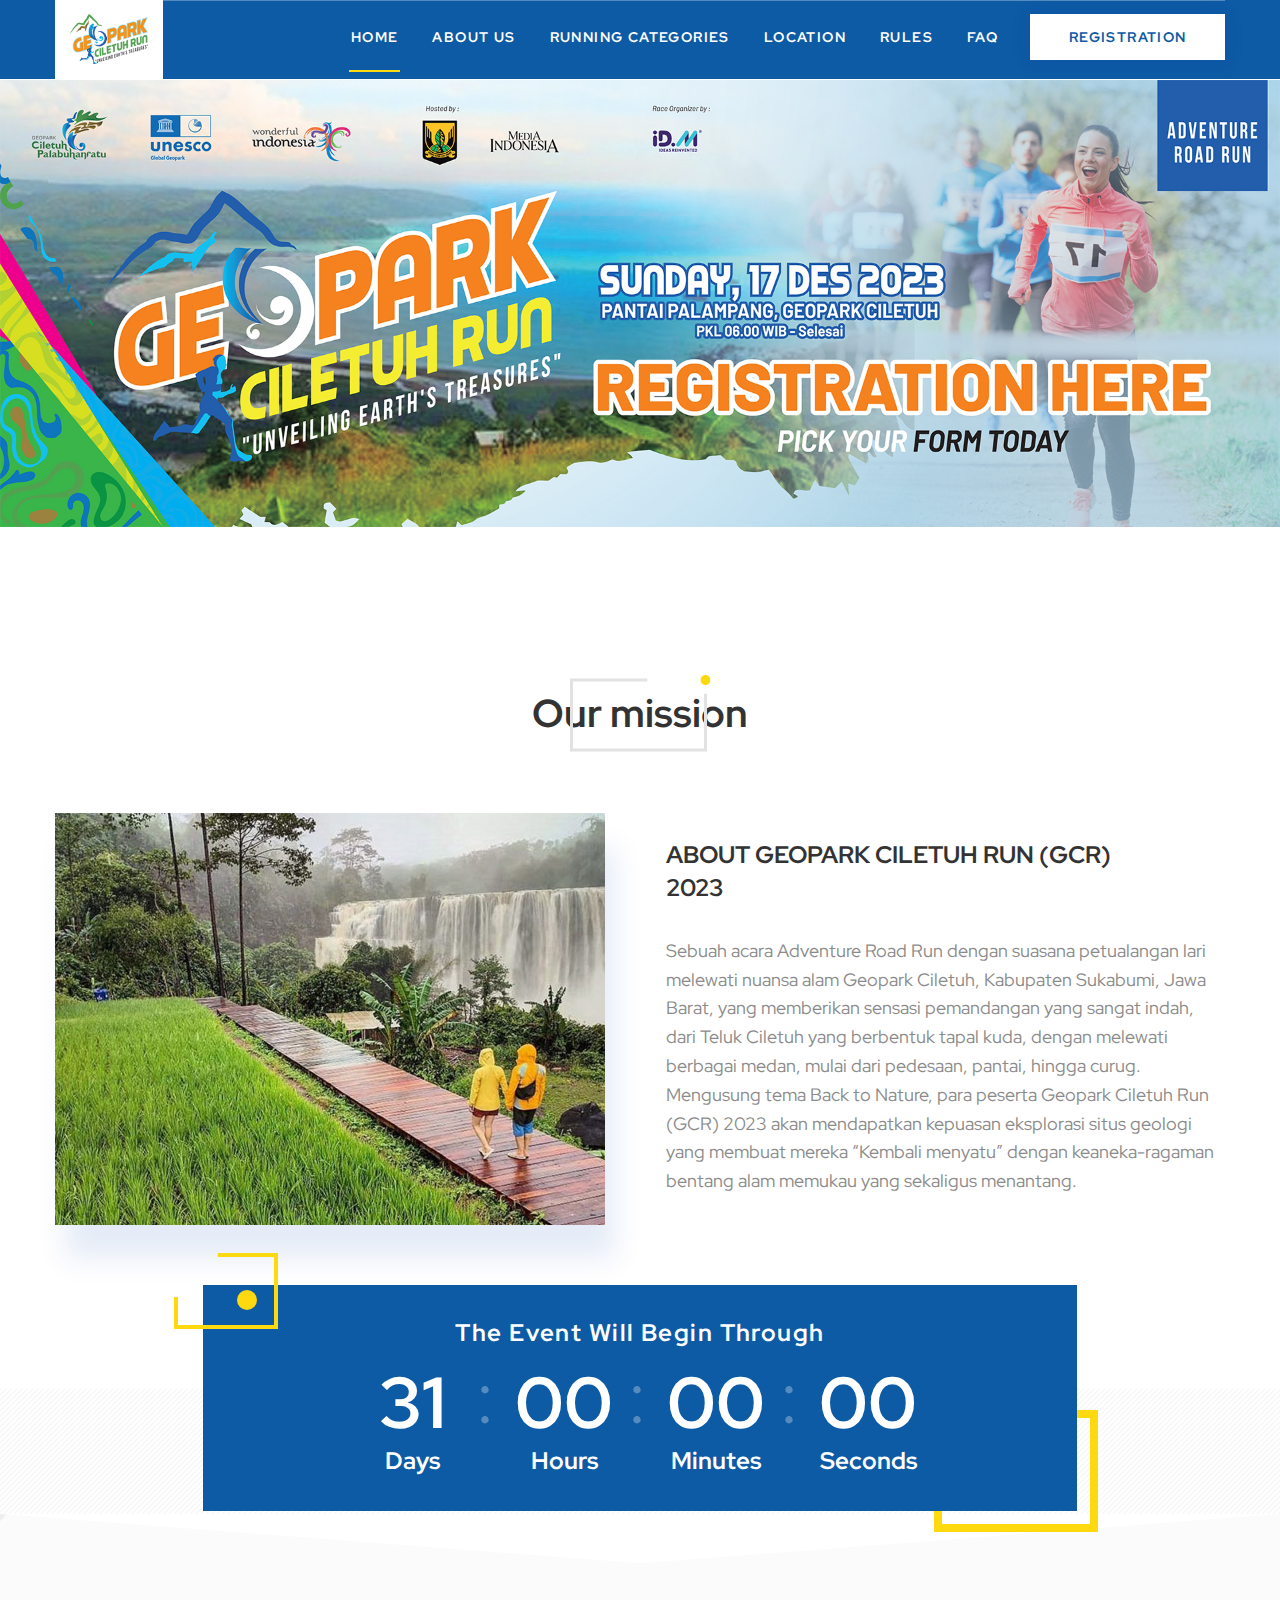
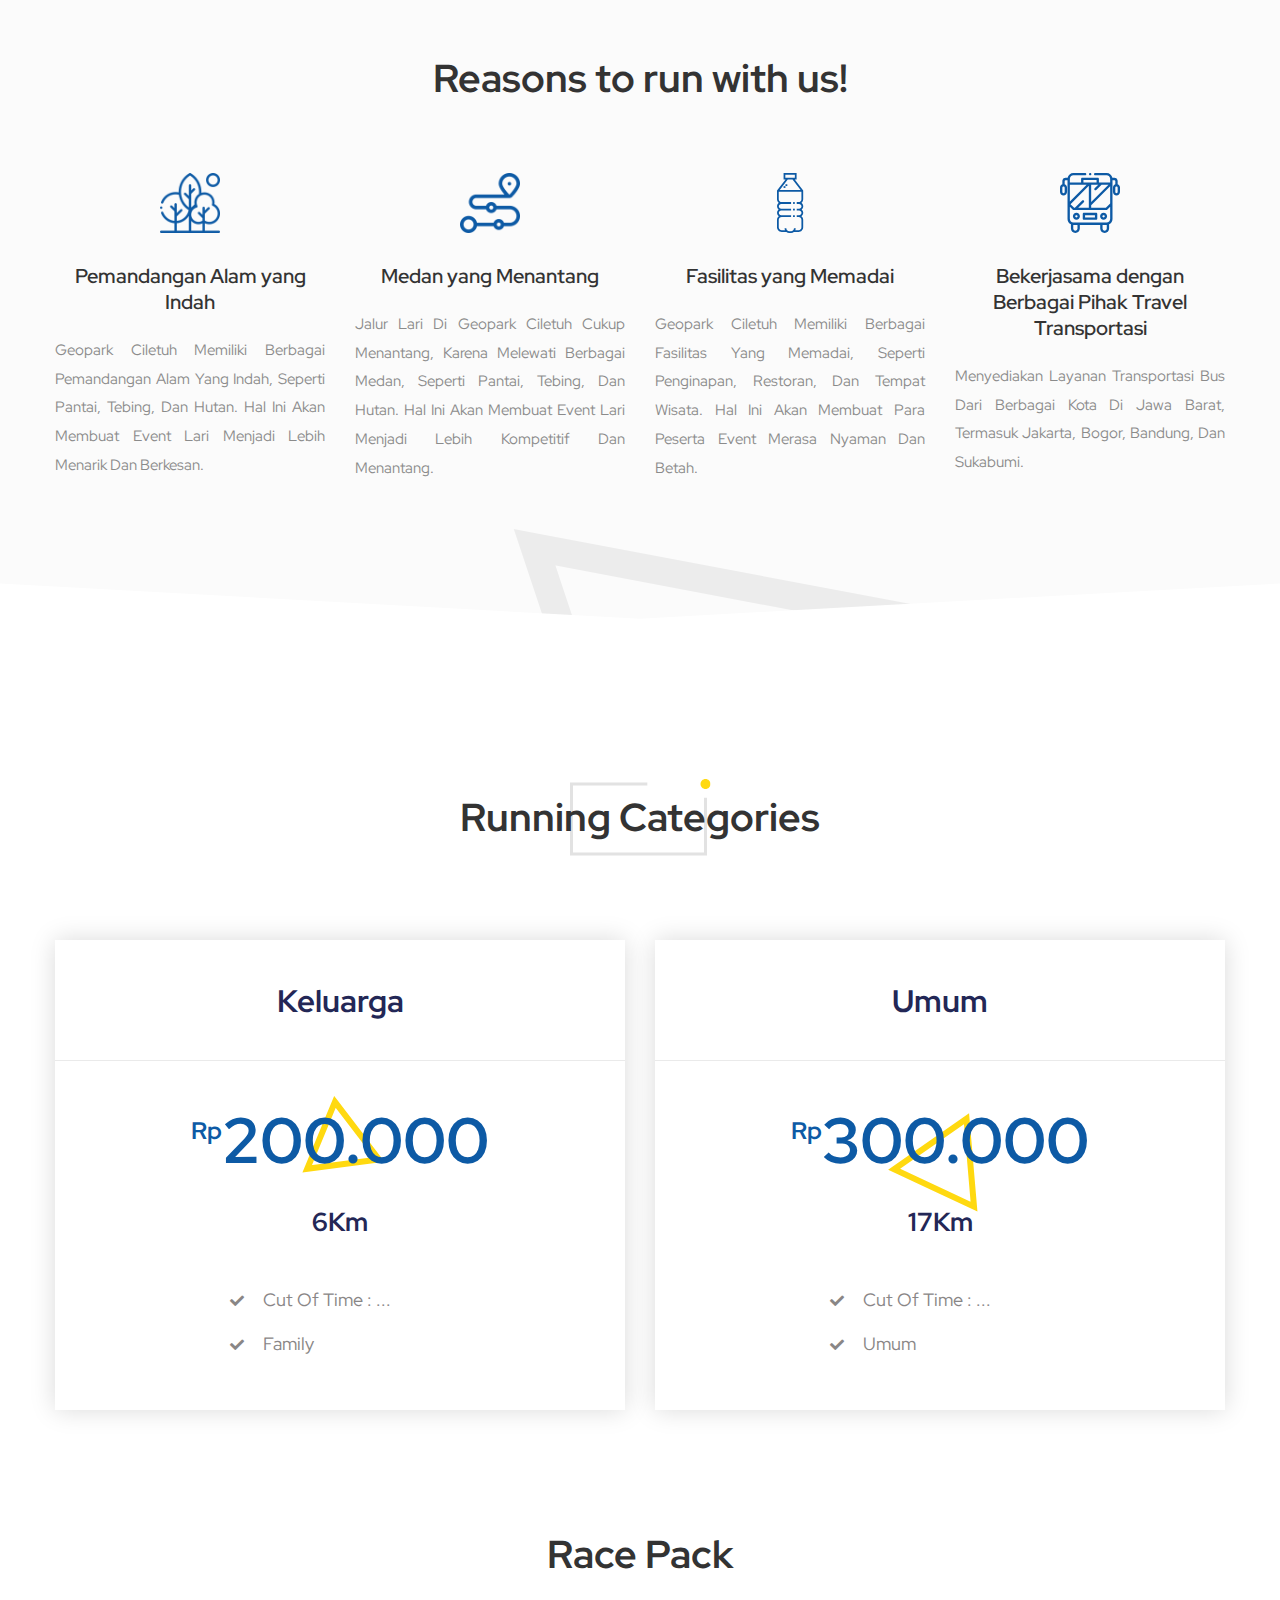
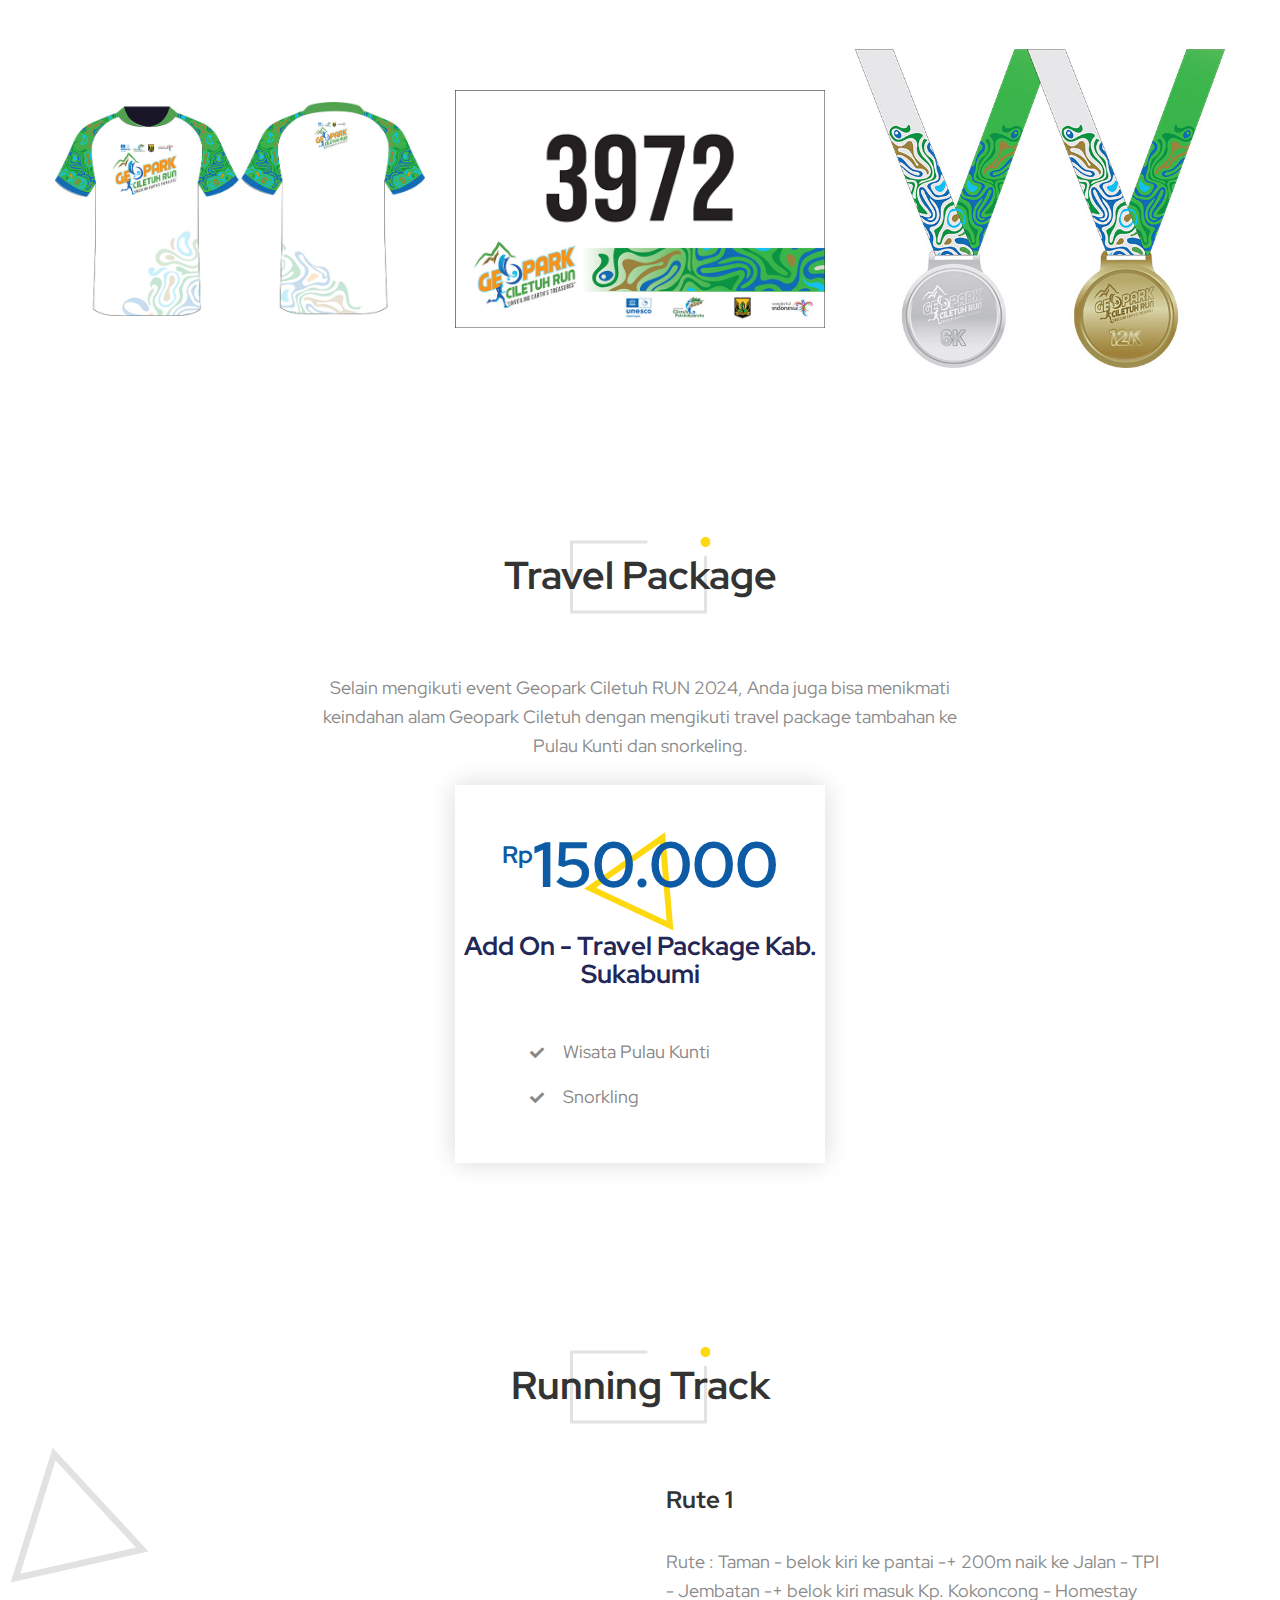
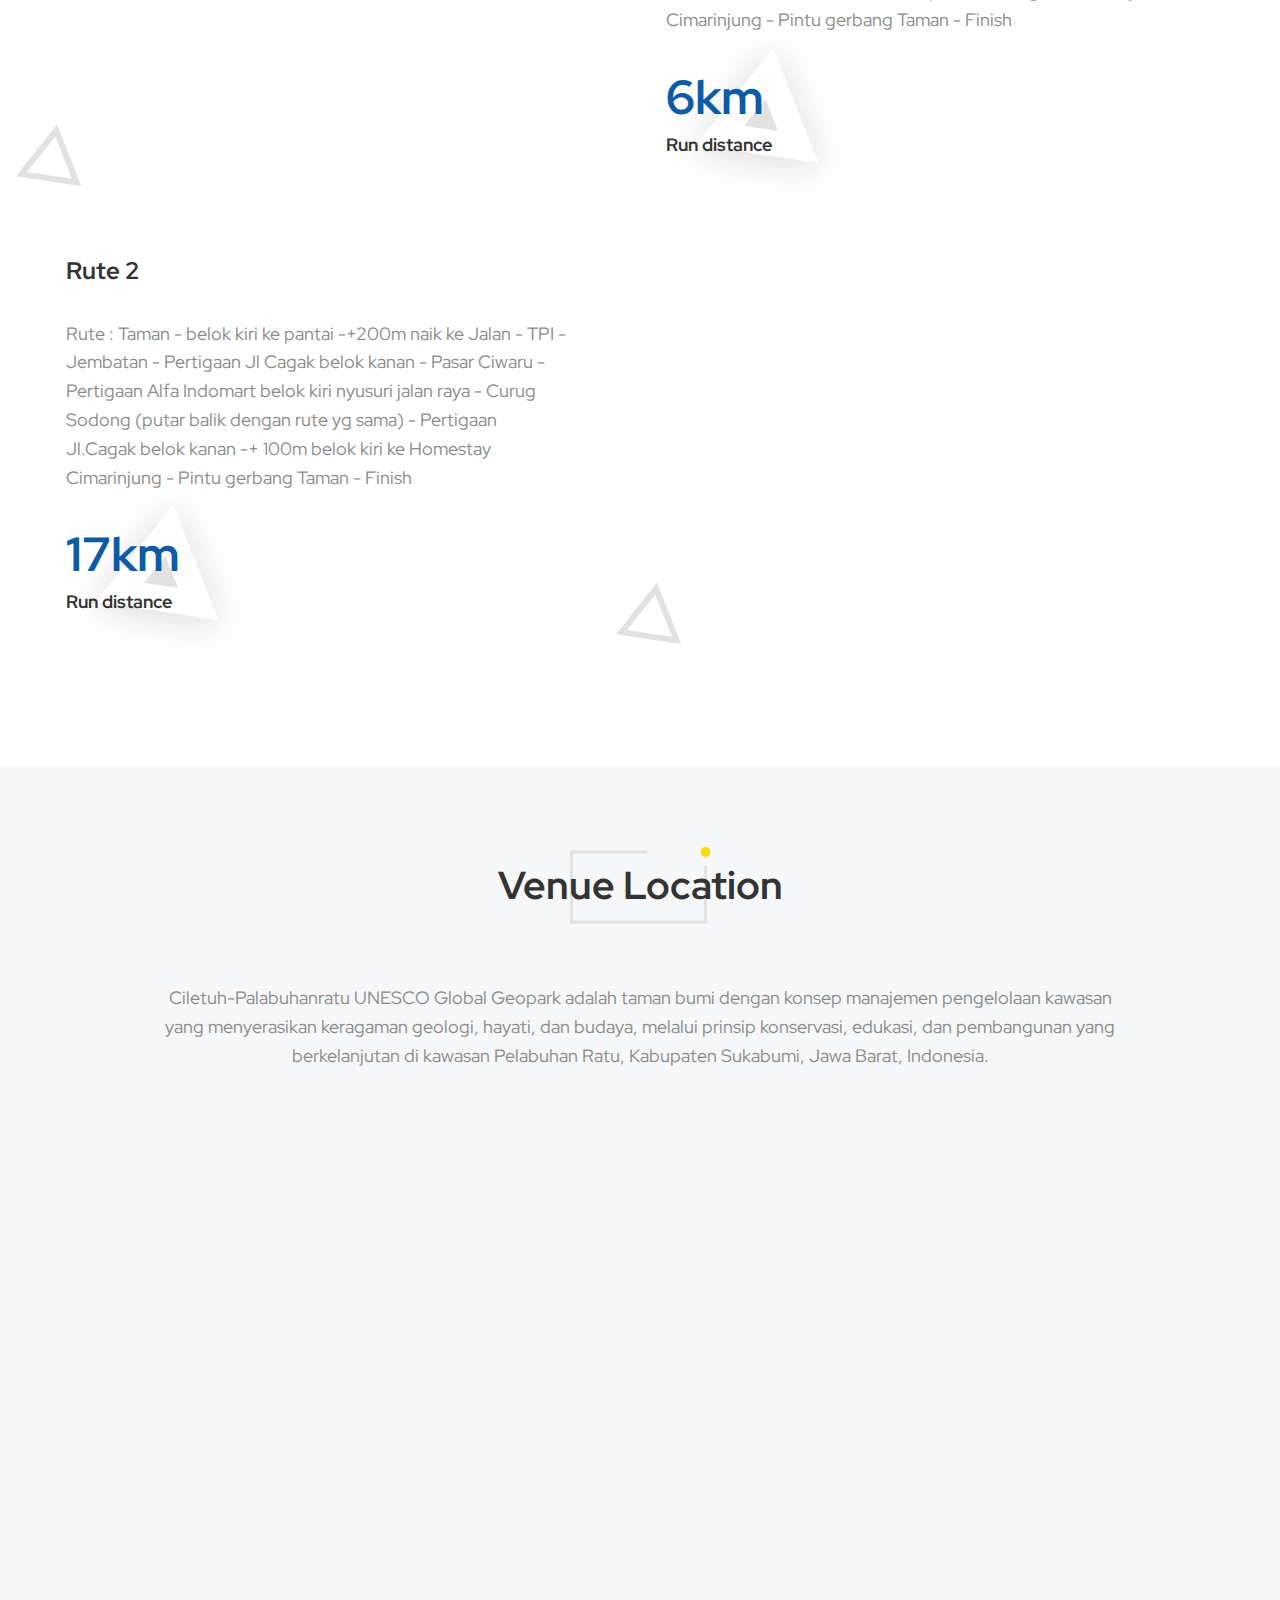
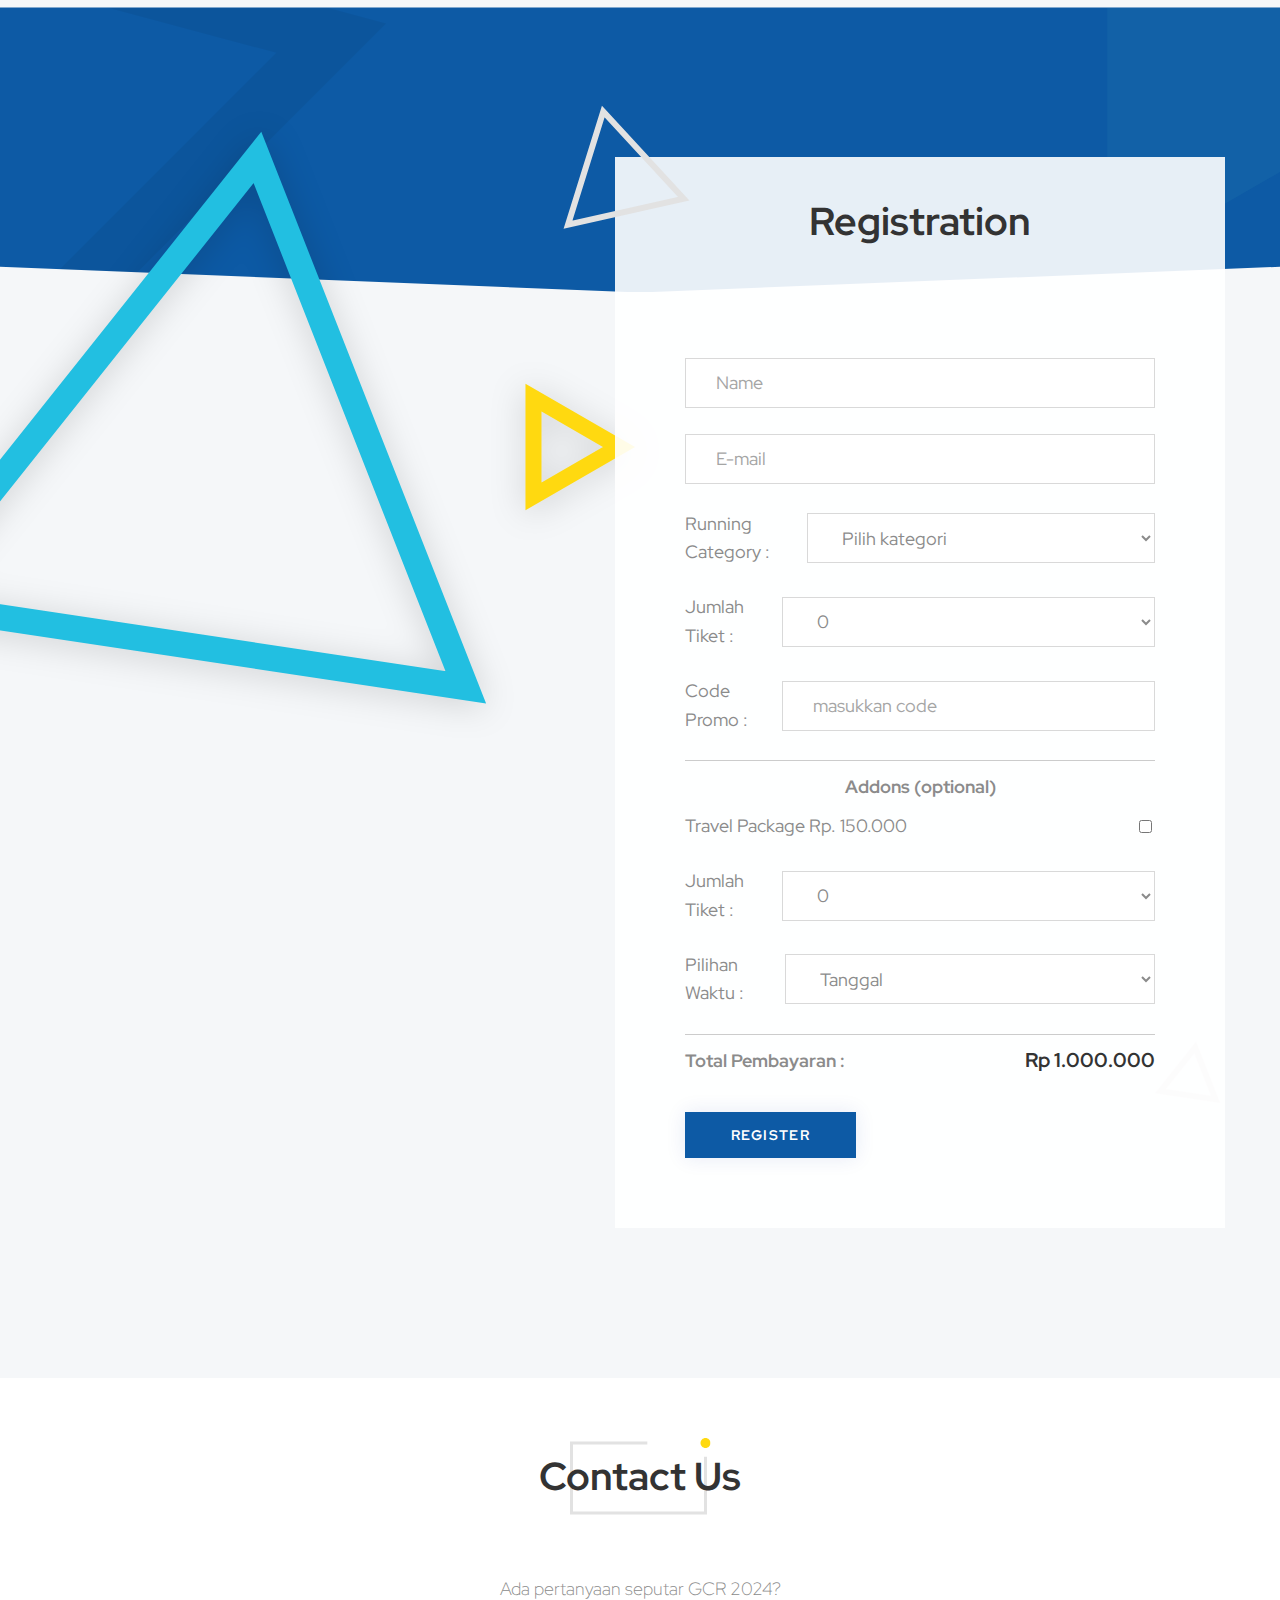
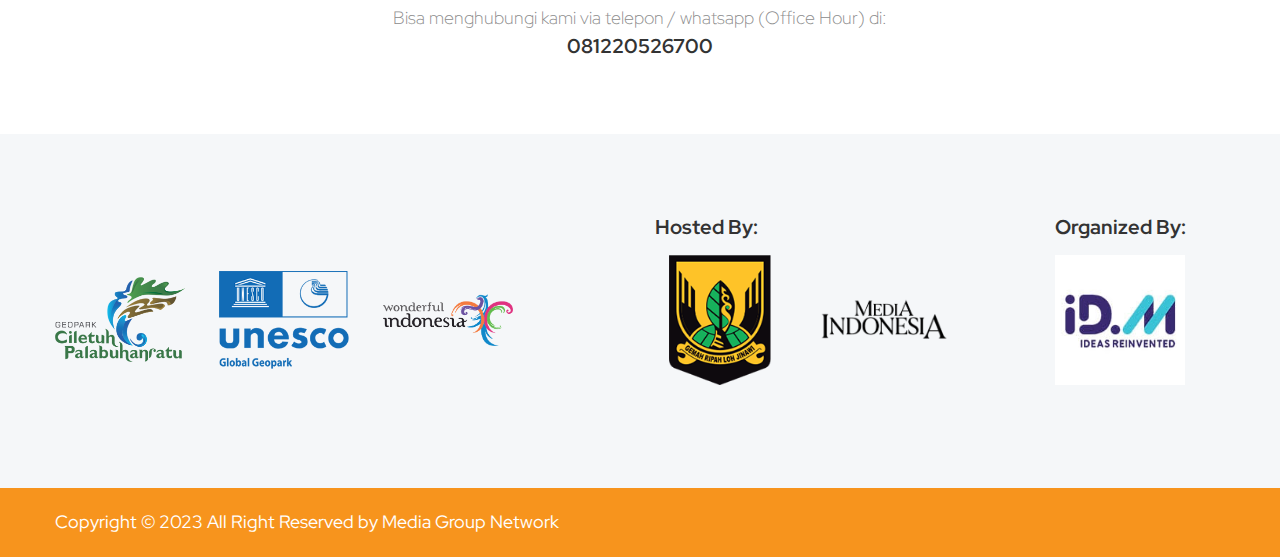
==== commit aa873f49: "updates" ====
--- a/index.html
+++ b/index.html
@@ -72,7 +72,7 @@
 				<div class="col-lg-6 our-mission-img">
 					<span>
 						<img class="mission-img-effect-1" src="assets/img/our-mission-2.svg" alt="img">
-						<img class="mission-img rx-lazy" src="assets/img/placeholder-all.png" data-src="assets/img/Ciletuh.jpg" alt="img">
+						<img class="mission-img rx-lazy" src="assets/img/ciletuh.jpg" data-src="assets/img/ciletuh.jpg" alt="img">
 						<img class="mission-img-effect-4" src="assets/img/tringle-gray-little.svg" alt="img">
 					</span>
 				</div>
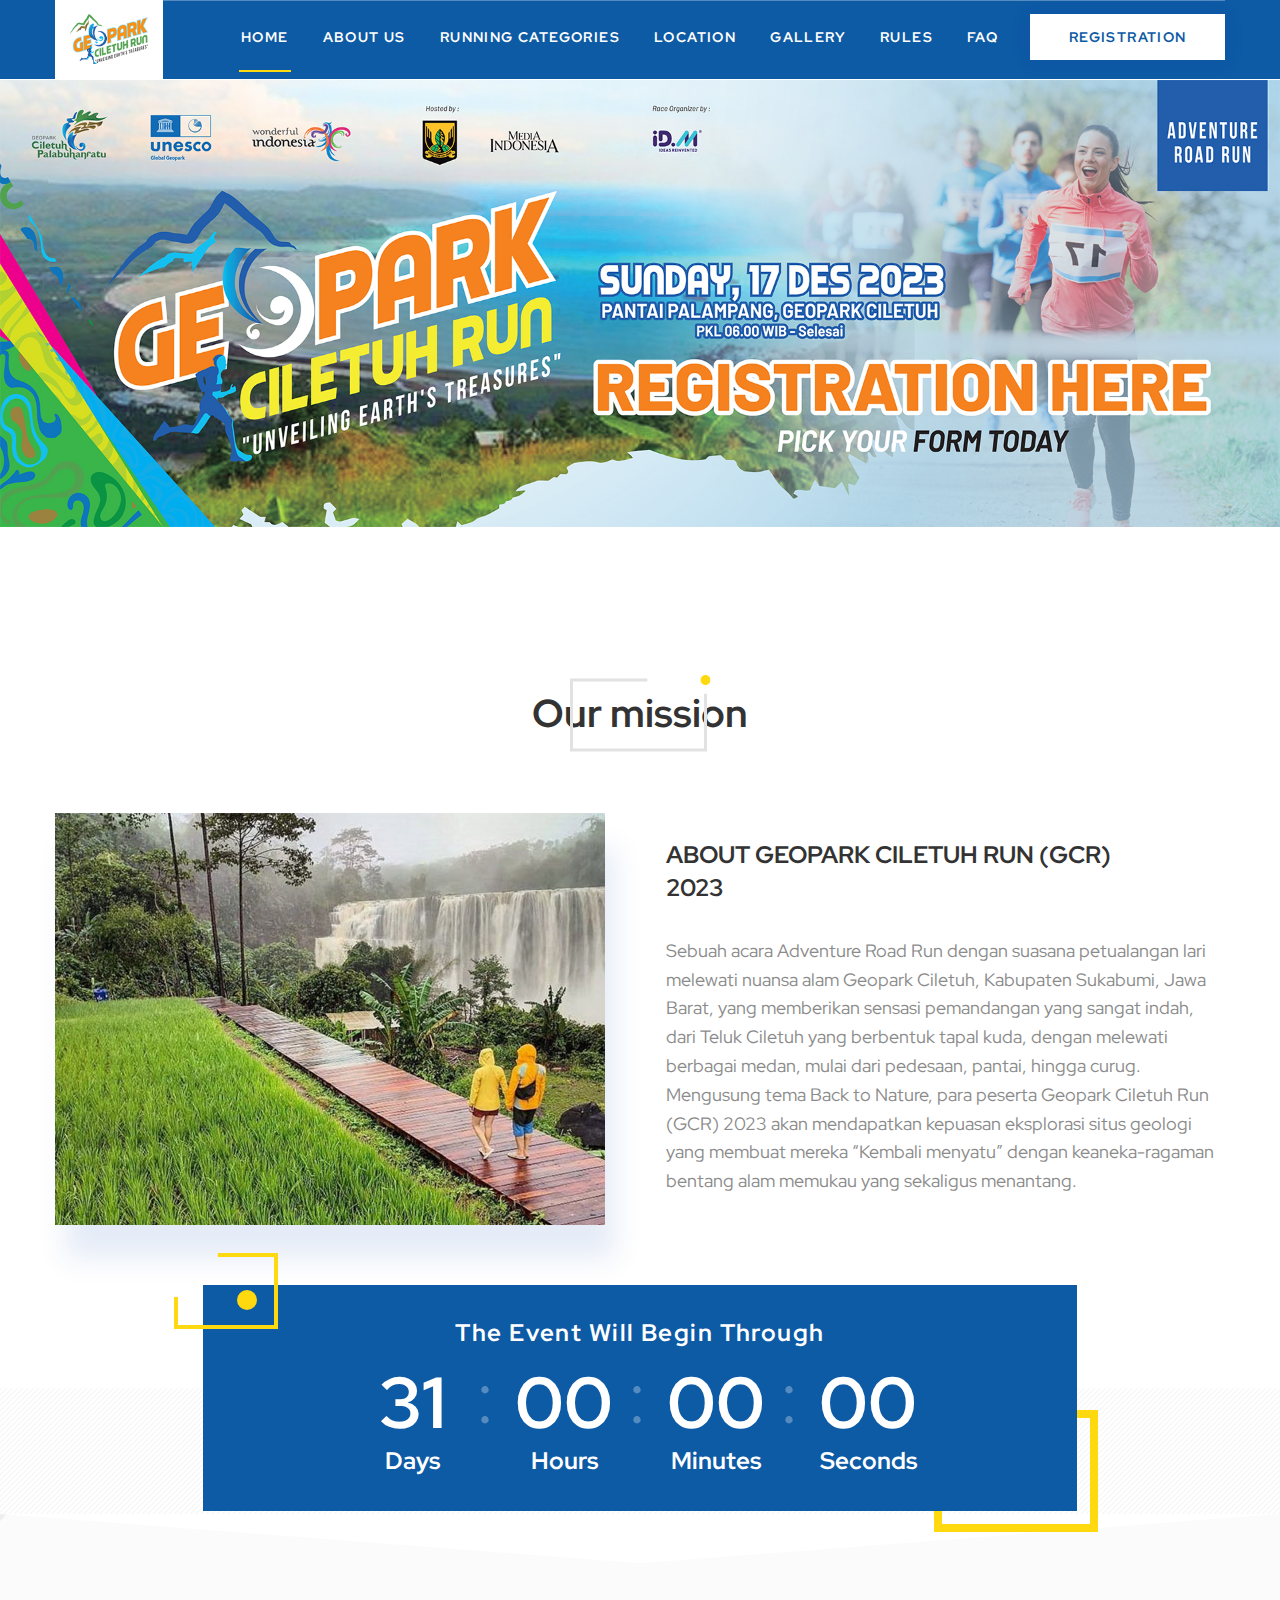
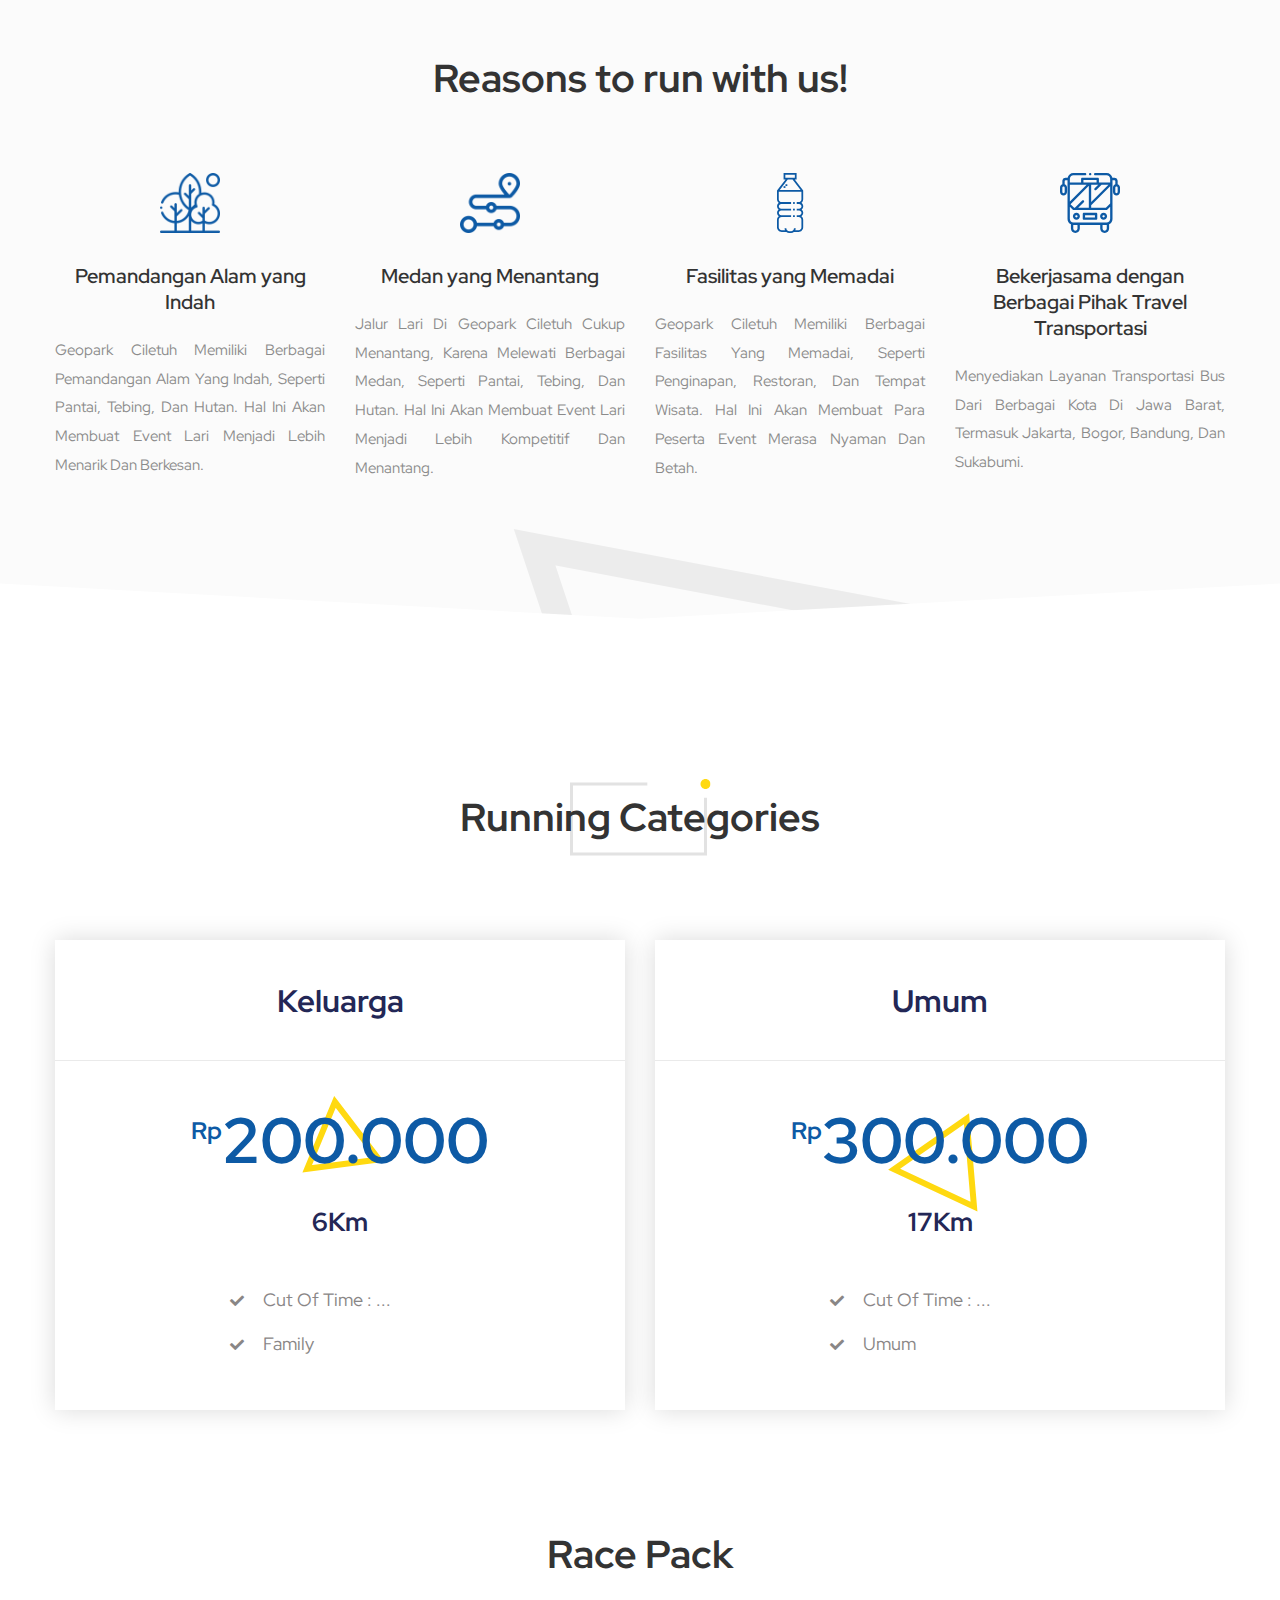
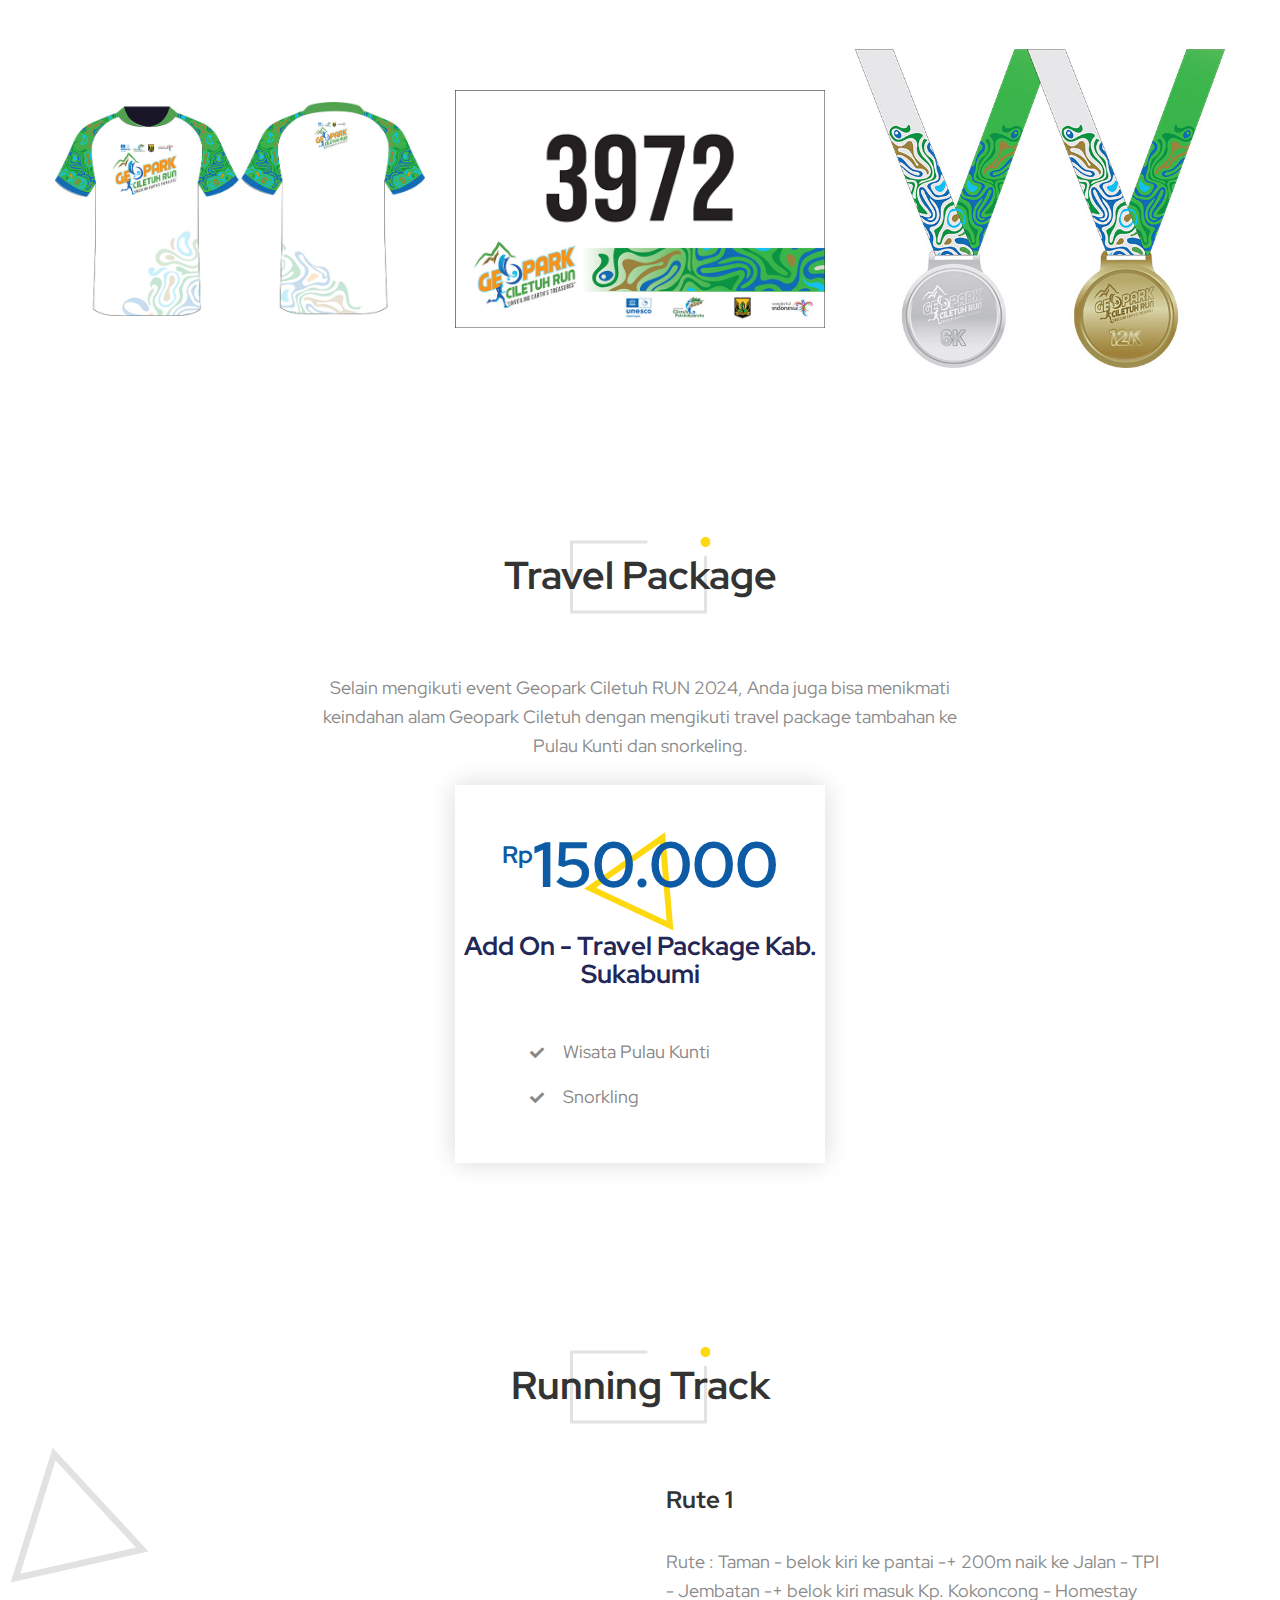
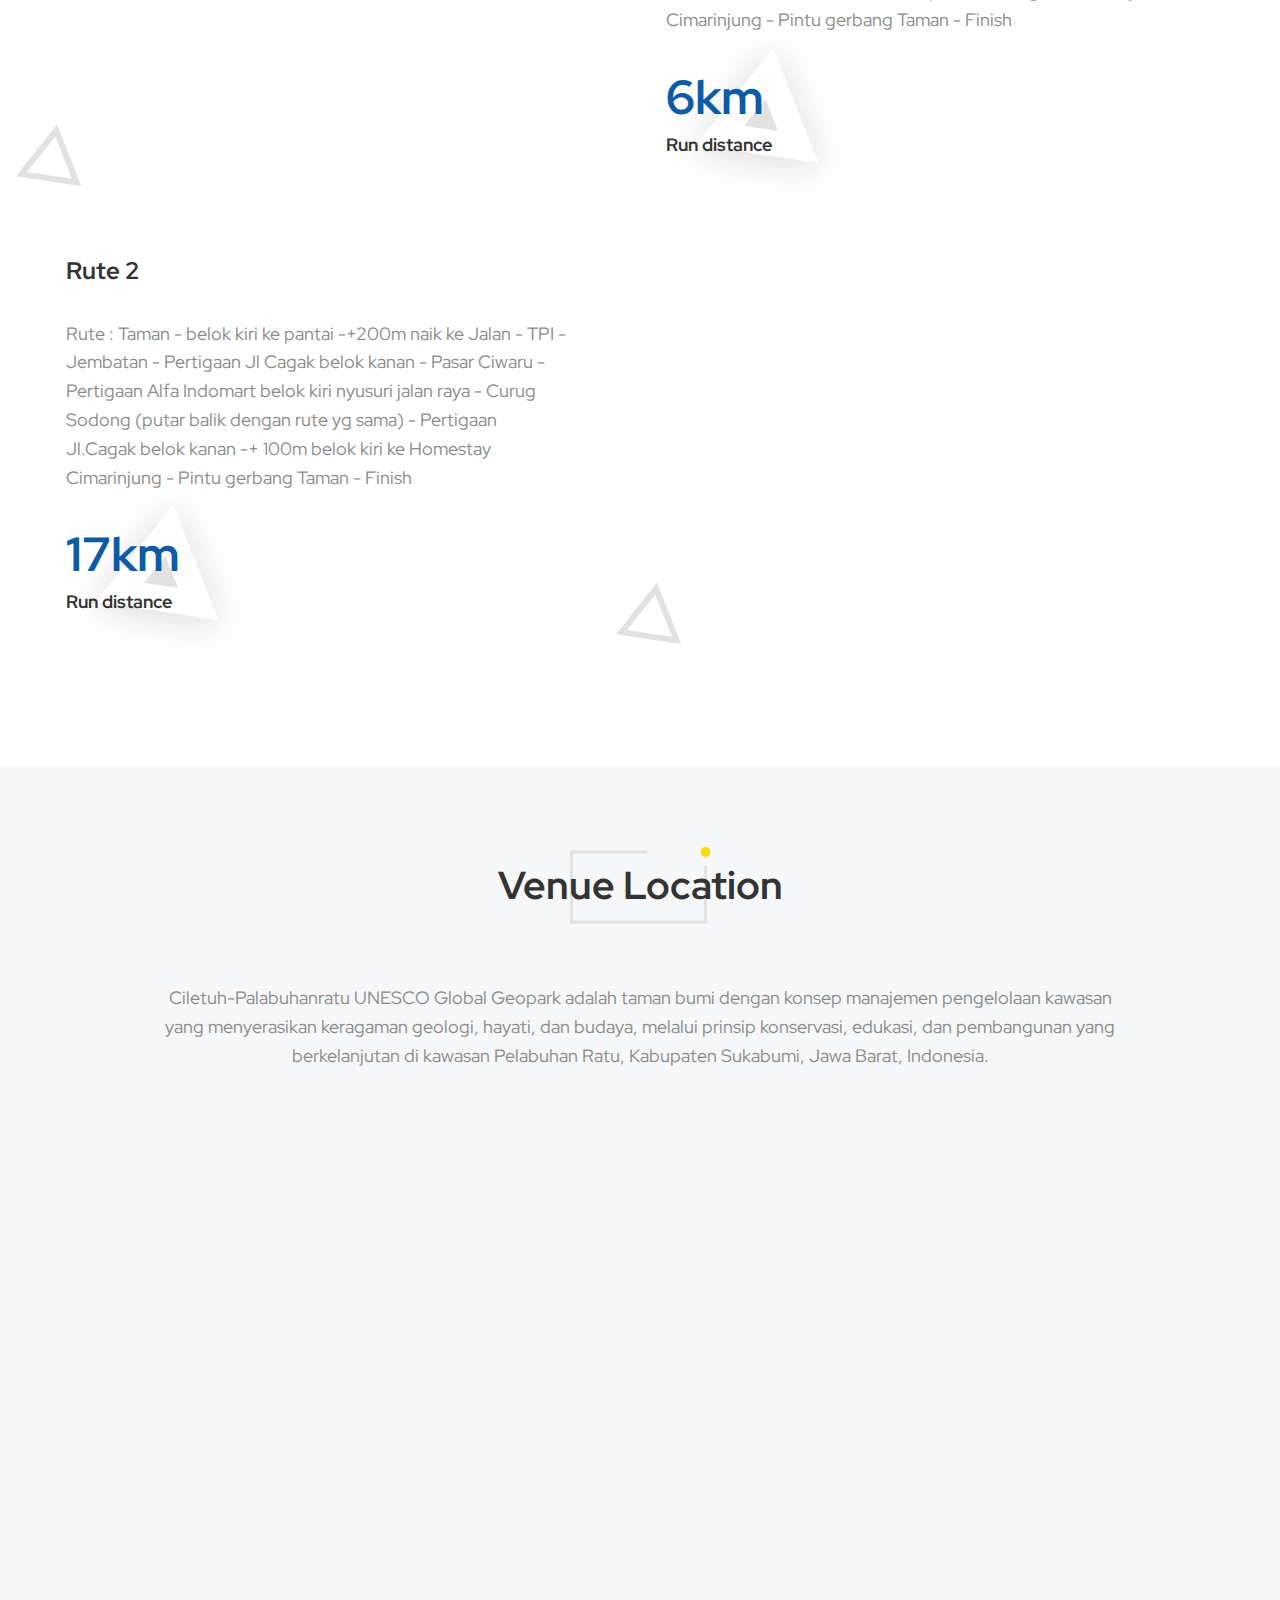
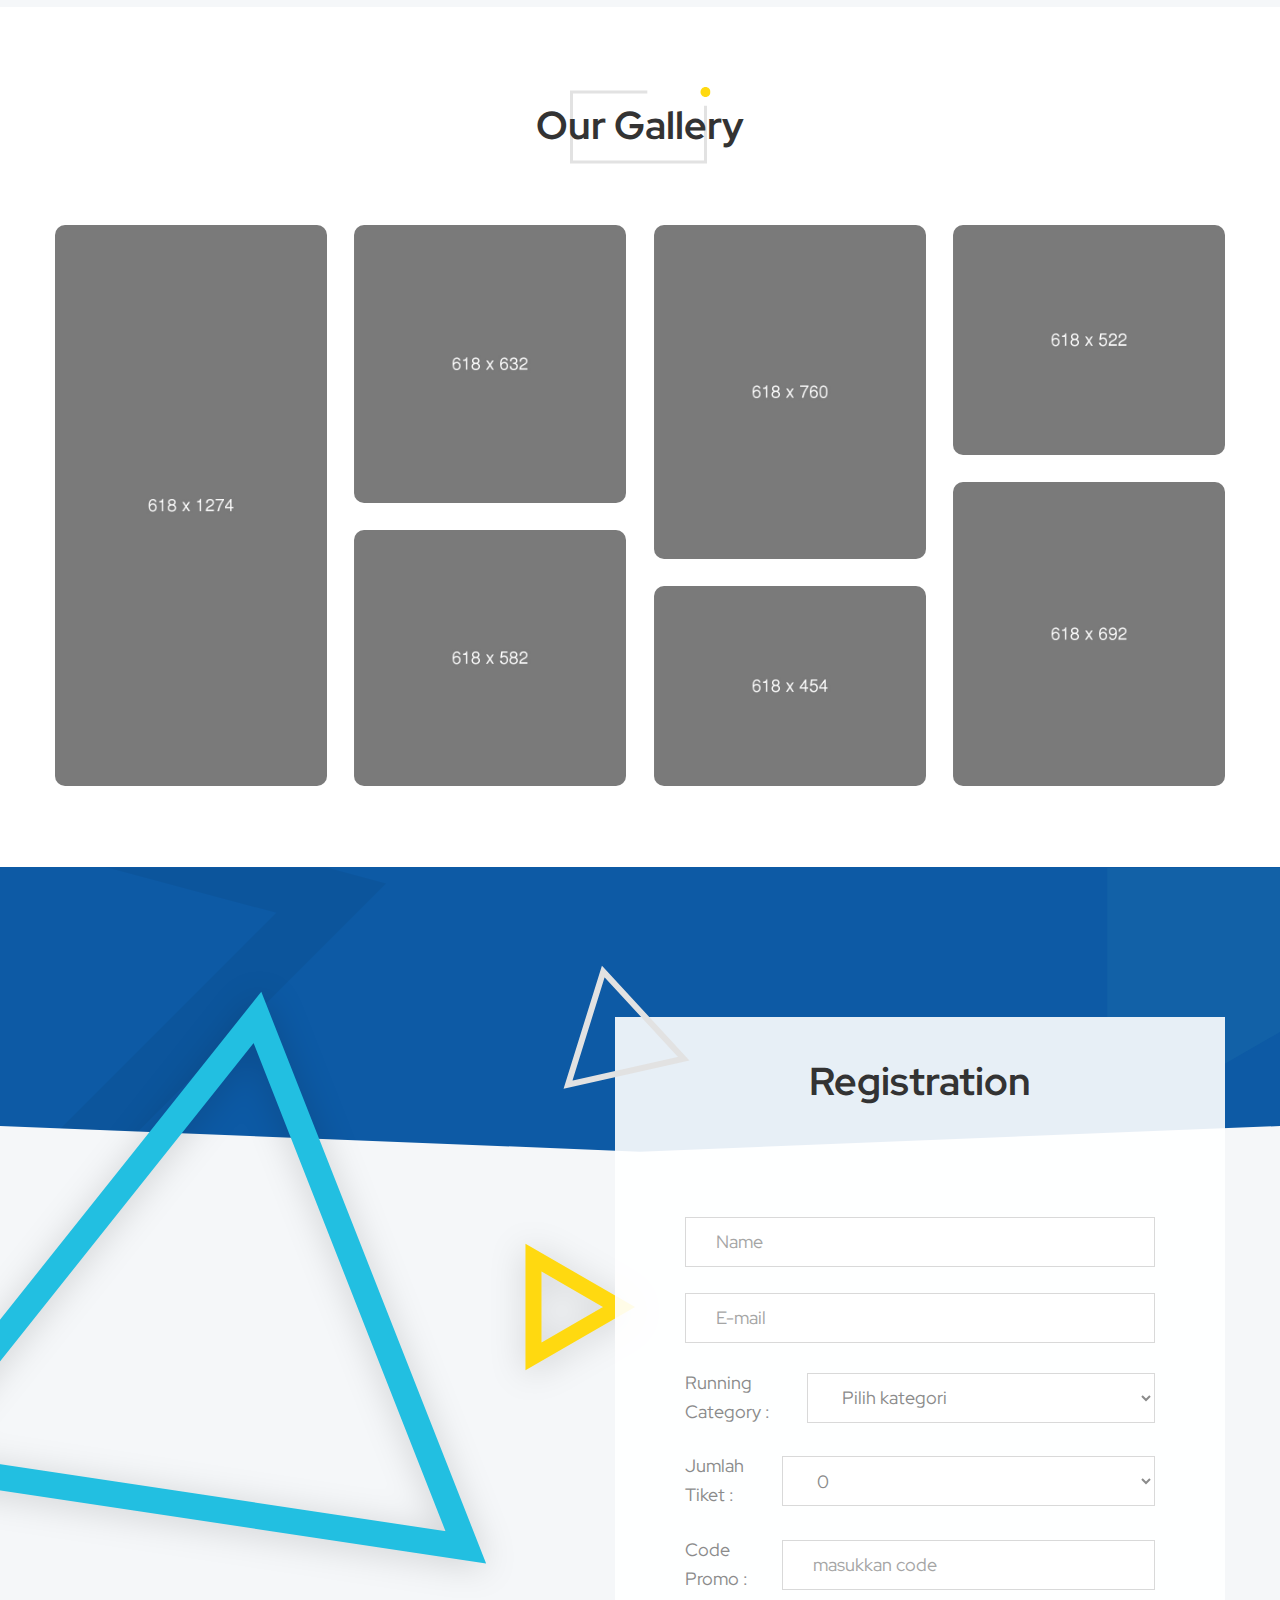
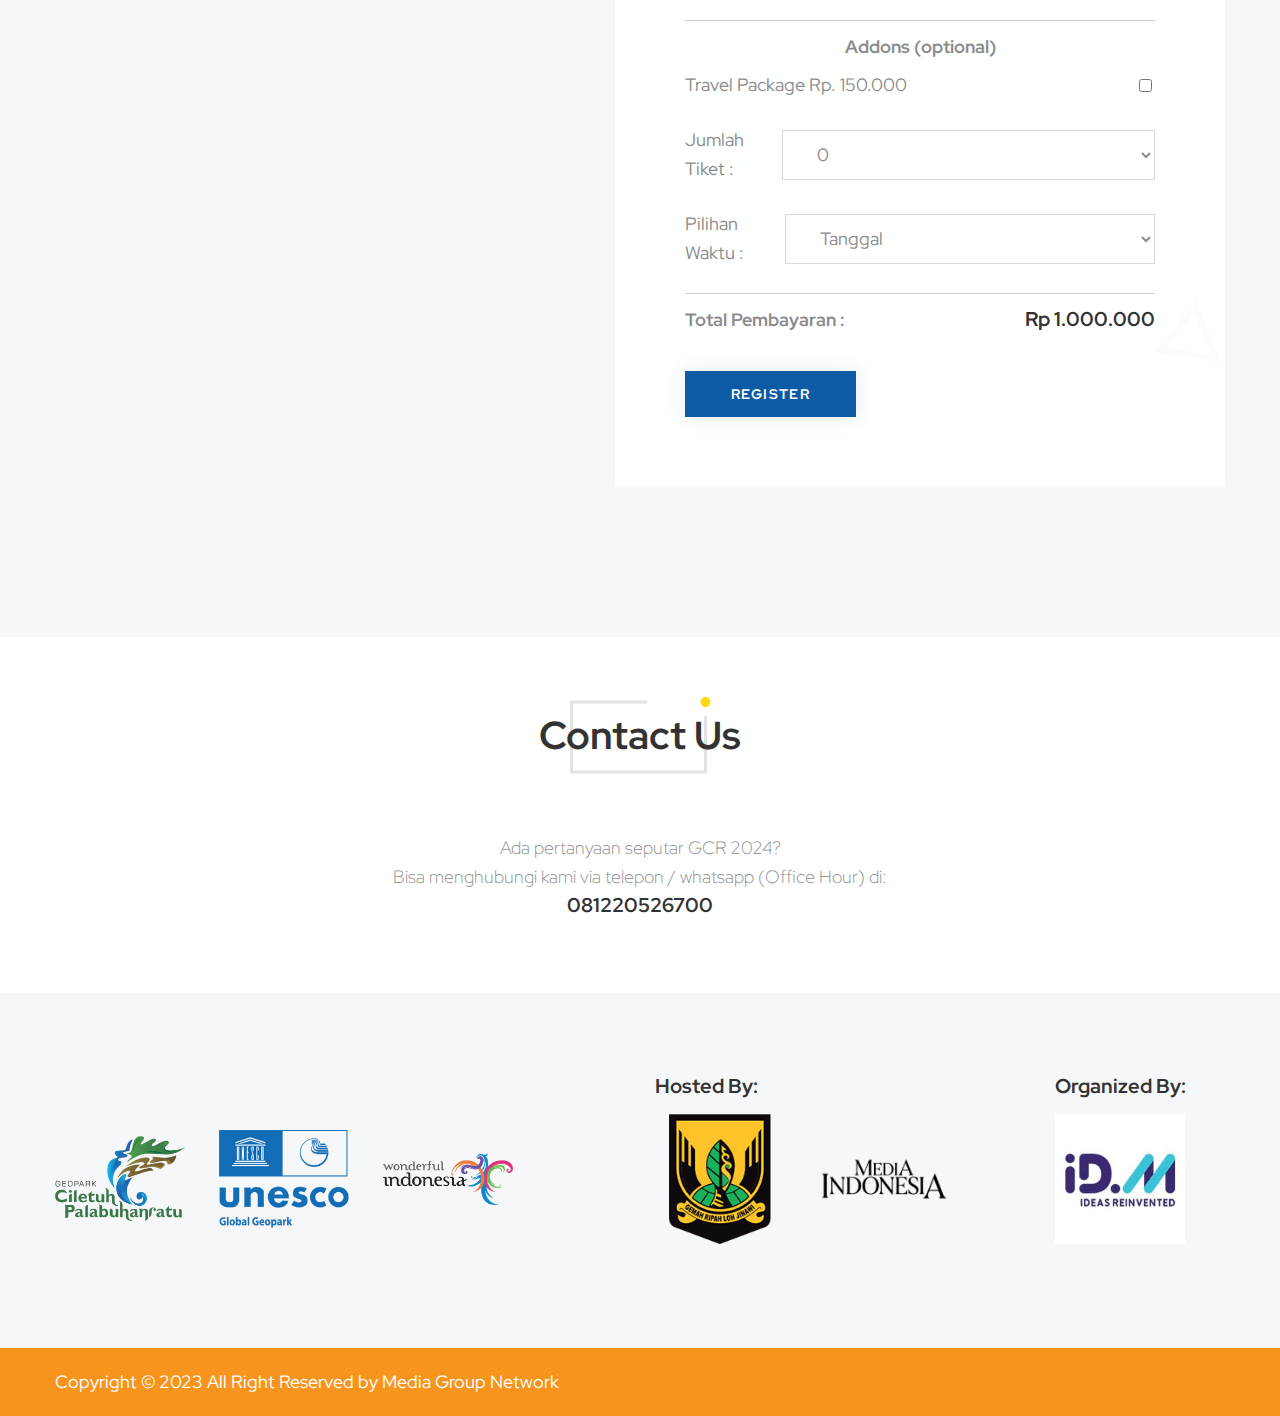
==== commit 12b0f305: "updates" ====
--- a/index.html
+++ b/index.html
@@ -14,9 +14,10 @@
 	<link rel="stylesheet" href="assets/css/bootstrap-grid.css">
 	<link href="https://use.fontawesome.com/releases/v5.10.1/css/all.css" rel="stylesheet">
 	<link rel="stylesheet" href="assets/css/nice-select.css">
+	<link rel="stylesheet" href="assets/css/jquery.fancybox.css">
 	<link rel="stylesheet" href="assets/css/style.css">
 </head>
-<body id="home">
+<body id="home" class="">
 	<!-- =============== PRELOADER =============== -->
 	<div class="page-preloader-cover">
 		<div class="cssload-loader">
@@ -46,6 +47,7 @@
 							<li><a href="#about">about us</a></li>
 							<li><a href="#running">running categories</a></li>
 							<li><a href="#location">location</a></li>
+							<li><a href="#gallery">gallery</a></li>
 							<li><a href="rules.html">rules</a></li>	
 							<li><a href="faq.html">FAQ</a></li>							
 						</ul>
@@ -318,6 +320,82 @@
 			</div>
 		</div>
 	</section>
+
+	<!--================= DANCE-GALLERY =================-->
+	<section id="gallery" class="s-dance-gallery s-gallery">
+		<div class="container">
+			<h2 class="title-conference"><span>Our Gallery</span></h2>
+			<div class="row-gallery">
+				<div class="grid-gallery">
+					<div class="grid-sizer"></div>
+					<div class="gallery-item">
+						<a href="assets/img/gall-dance-1.jpg" data-fancybox="gallery1">
+							<img src="assets/img/gall-dance-1.jpg" alt="img">
+							<div class="gal-item">
+								<h3 class="title">london</h3>
+								<p>There are many variations of majority have suffered</p>
+							</div>
+						</a>
+					</div>
+					<div class="gallery-item">
+						<a href="assets/img/gall-dance-2.jpg" data-fancybox="gallery1">
+							<img src="assets/img/gall-dance-2.jpg" alt="img">
+							<div class="gal-item">
+								<h3 class="title">london</h3>
+								<p>There are many variations of majority have suffered</p>
+							</div>
+						</a>
+					</div>
+					<div class="gallery-item">
+						<a href="assets/img/gall-dance-3.jpg" data-fancybox="gallery1">
+							<img src="assets/img/gall-dance-3.jpg" alt="img">
+							<div class="gal-item">
+								<h3 class="title">london</h3>
+								<p>There are many variations of majority have suffered</p>
+							</div>
+						</a>
+					</div>
+					<div class="gallery-item">
+						<a href="assets/img/gall-dance-4.jpg" data-fancybox="gallery1">
+							<img src="assets/img/gall-dance-4.jpg" alt="img">
+							<div class="gal-item">
+								<h3 class="title">london</h3>
+								<p>There are many variations of majority have suffered</p>
+							</div>
+						</a>
+					</div>
+					<div class="gallery-item">
+						<a href="assets/img/gall-dance-7.jpg" data-fancybox="gallery1">
+							<img src="assets/img/gall-dance-7.jpg" alt="img">
+							<div class="gal-item">
+								<h3 class="title">london</h3>
+								<p>There are many variations of majority have suffered</p>
+							</div>
+						</a>
+					</div>
+					<div class="gallery-item">
+						<a href="assets/img/gall-dance-5.jpg" data-fancybox="gallery1">
+							<img src="assets/img/gall-dance-5.jpg" alt="img">
+							<div class="gal-item">
+								<h3 class="title">london</h3>
+								<p>There are many variations of majority have suffered</p>
+							</div>
+						</a>
+					</div>
+					<div class="gallery-item">
+						<a href="assets/img/gall-dance-6.jpg" data-fancybox="gallery1">
+							<img src="assets/img/gall-dance-6.jpg" alt="img">
+							<div class="gal-item">
+								<h3 class="title">london</h3>
+								<p>There are many variations of majority have suffered</p>
+							</div>
+						</a>
+					</div>
+				</div>
+			</div>
+		</div>
+	</section>
+	<!--=============== DANCE-GALLERY END ===============-->
 	
 	<!-- ============== S-EVENT-SCHEDULE ============== -->
 	<!--section id="rules" class="s-event-schedule">
@@ -892,7 +970,9 @@
 	<script src="assets/js/slick.min.js"></script>
 	<script src="assets/js/rx-lazy.js"></script>
 	<script src="assets/js/jquery.nice-select.js"></script>
+	<script src="assets/js/isotope.pkgd.js"></script>
 	<script src="assets/js/parallax.min.js"></script>
+	<script src="assets/js/jquery.fancybox.js"></script>
 	<script src="assets/js/scripts.js"></script>
 </body>
 </html>
--- a/assets/css/style.css
+++ b/assets/css/style.css
@@ -8824,29 +8824,31 @@
   background: #f5f7f9;
   padding: 80px 0;
 }
-
-
-
-
-
-
-
-
-
-
-
-
-
-
-
-
-
-
-
-
-
-
-
-
-
-
+.s-gallery{
+  padding: 80px 0;
+}
+
+
+
+
+
+
+
+
+
+
+
+
+
+
+
+
+
+
+
+
+
+
+
+
+
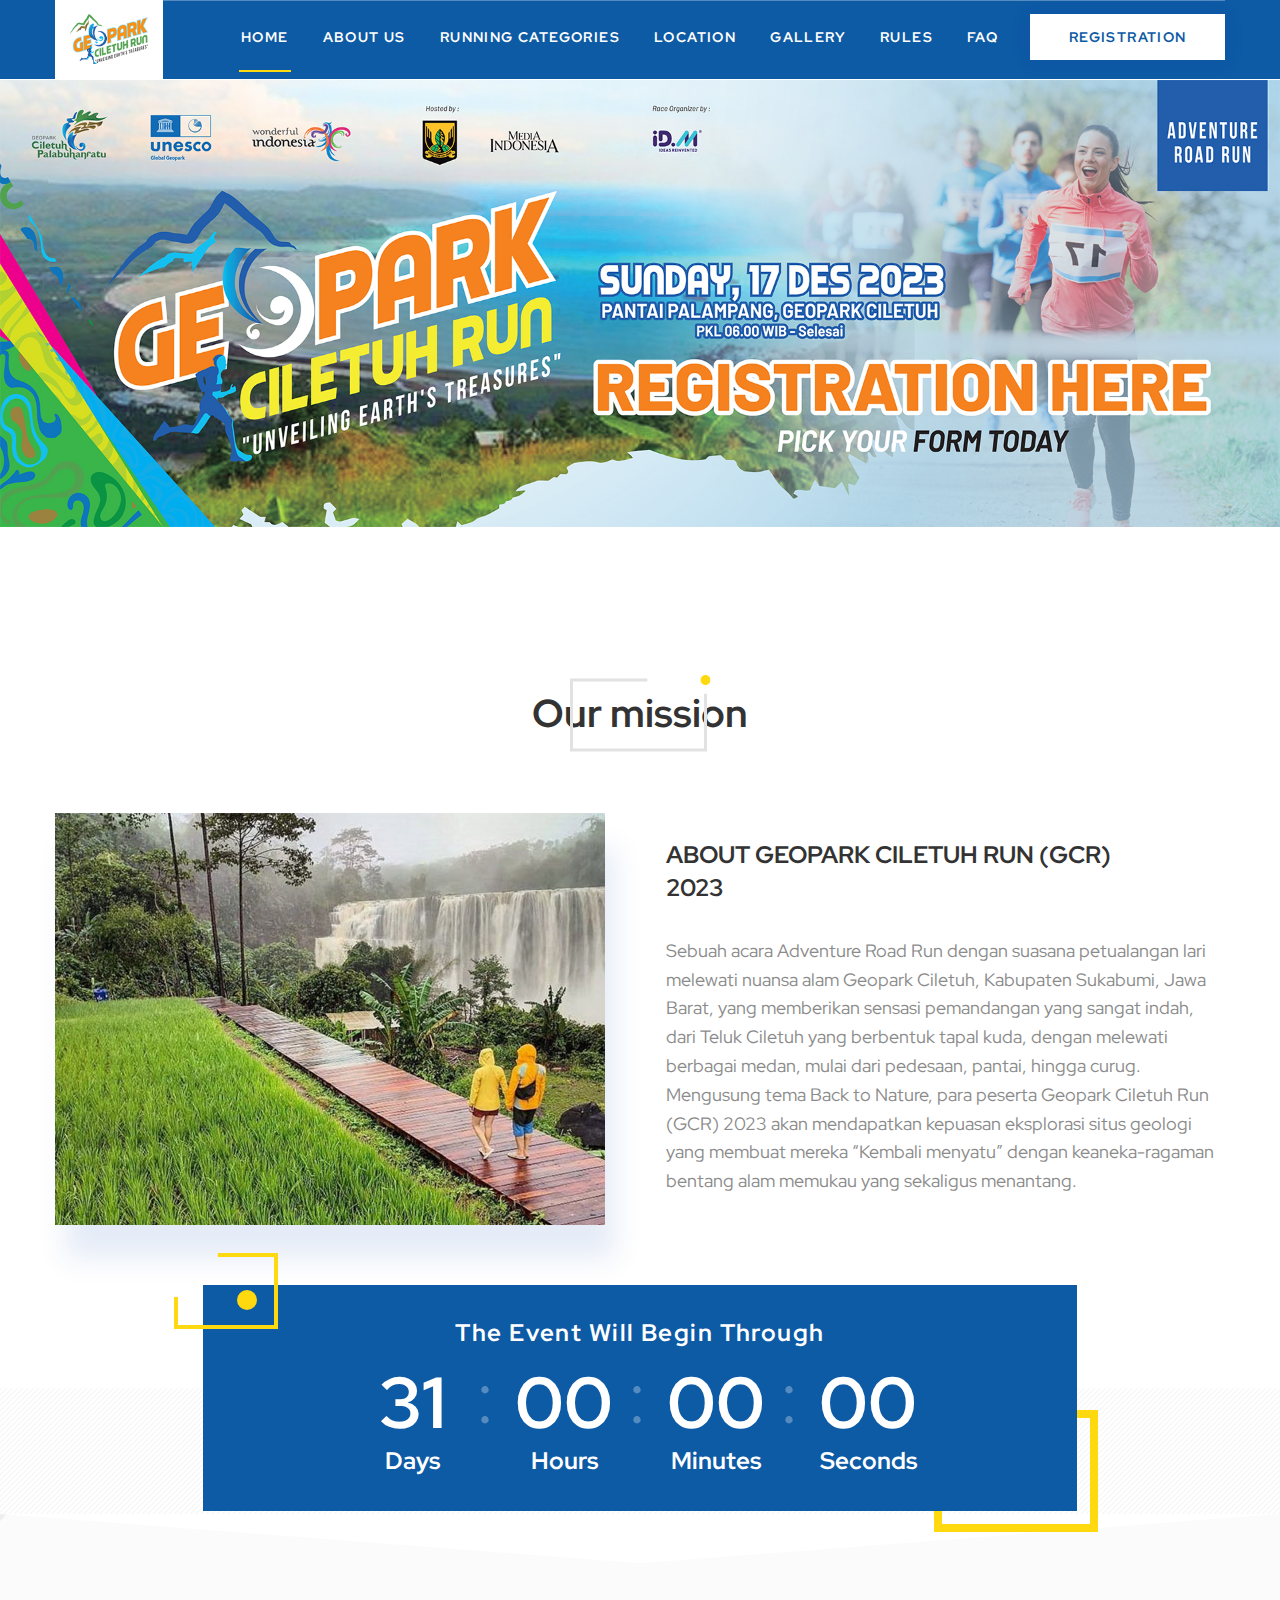
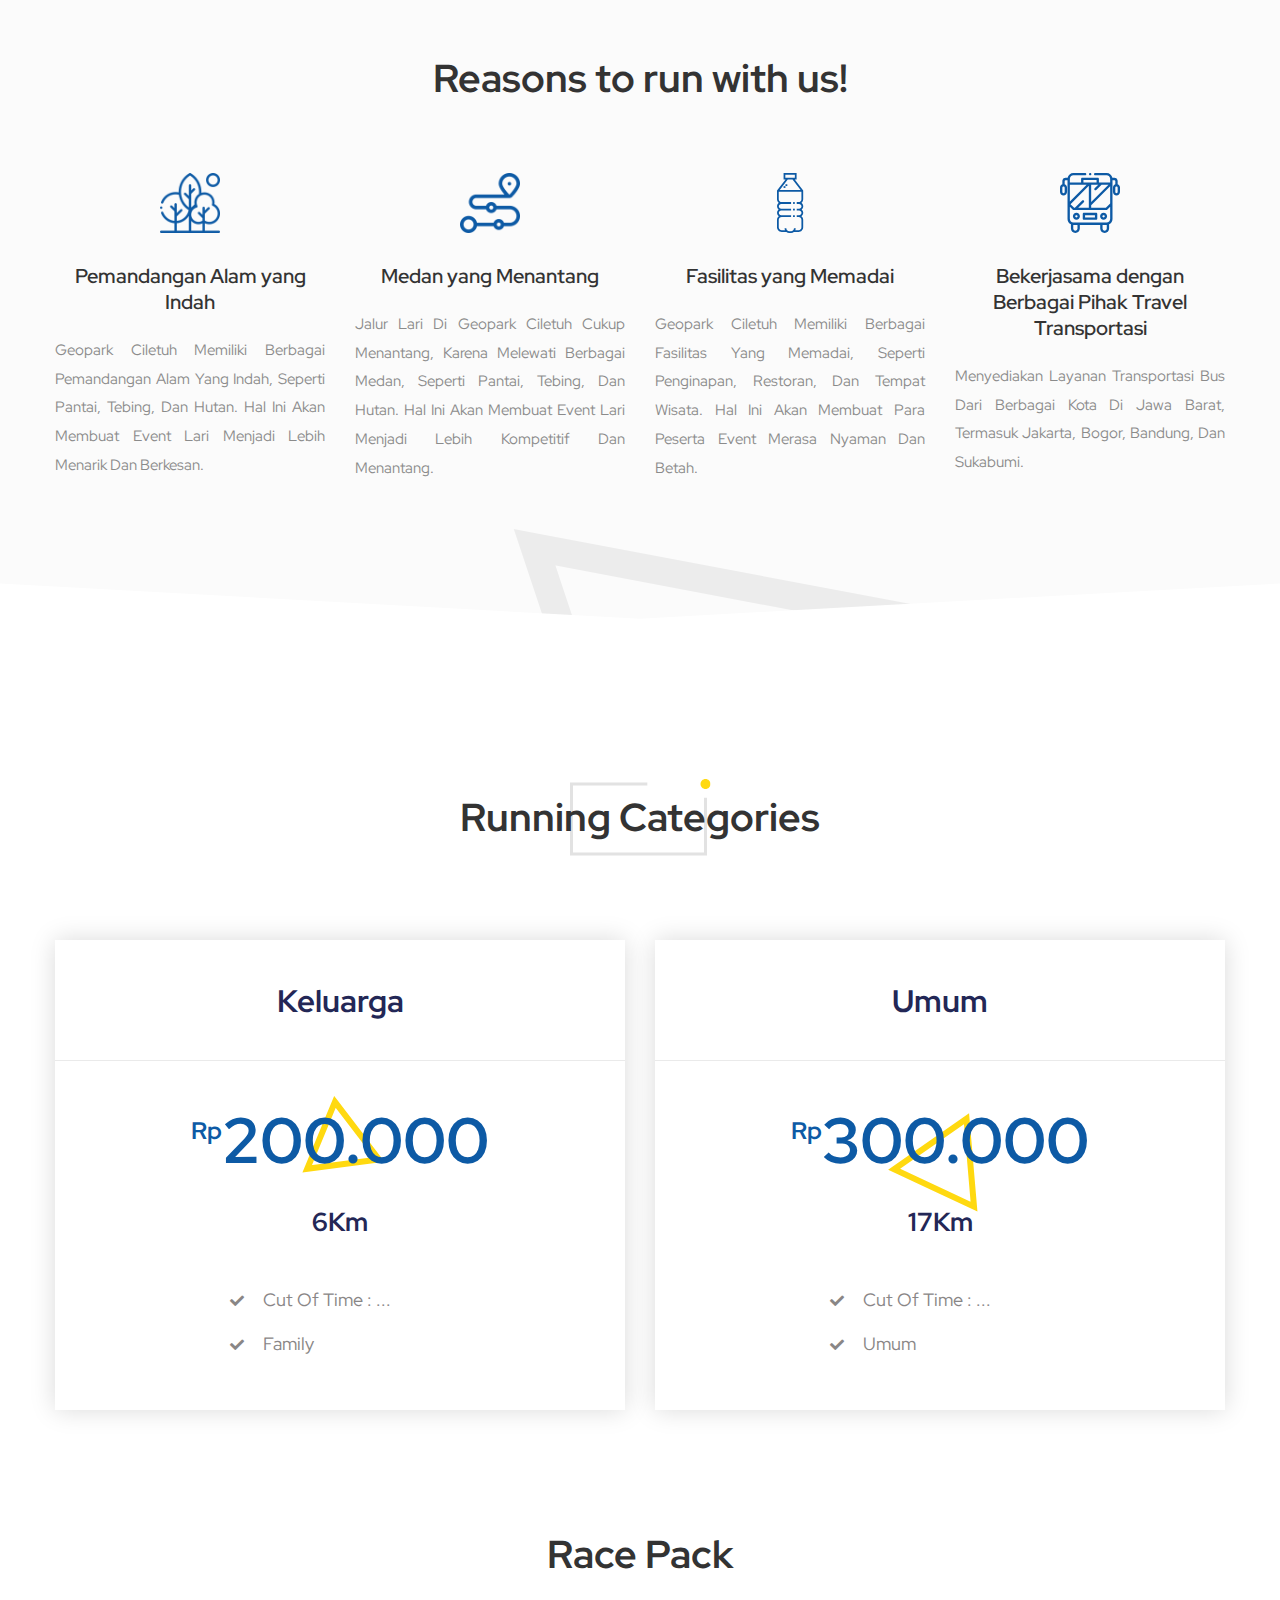
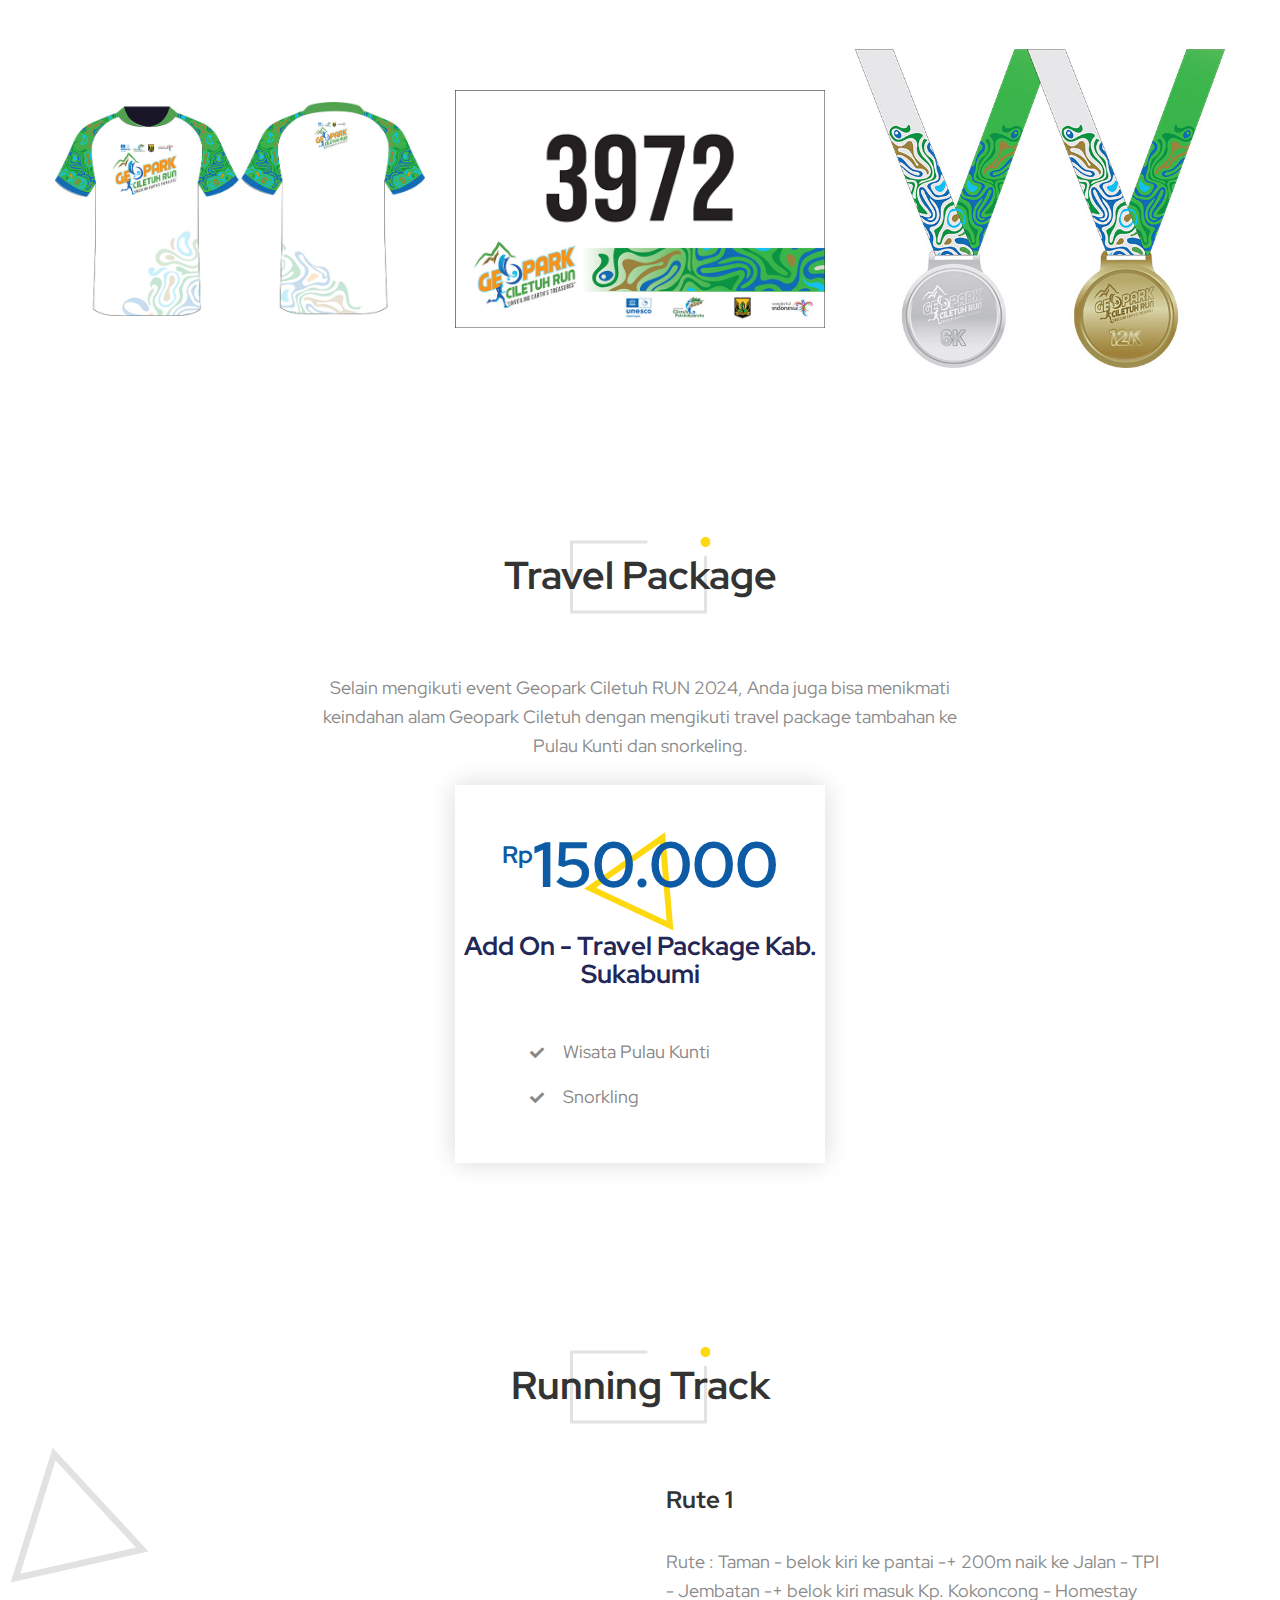
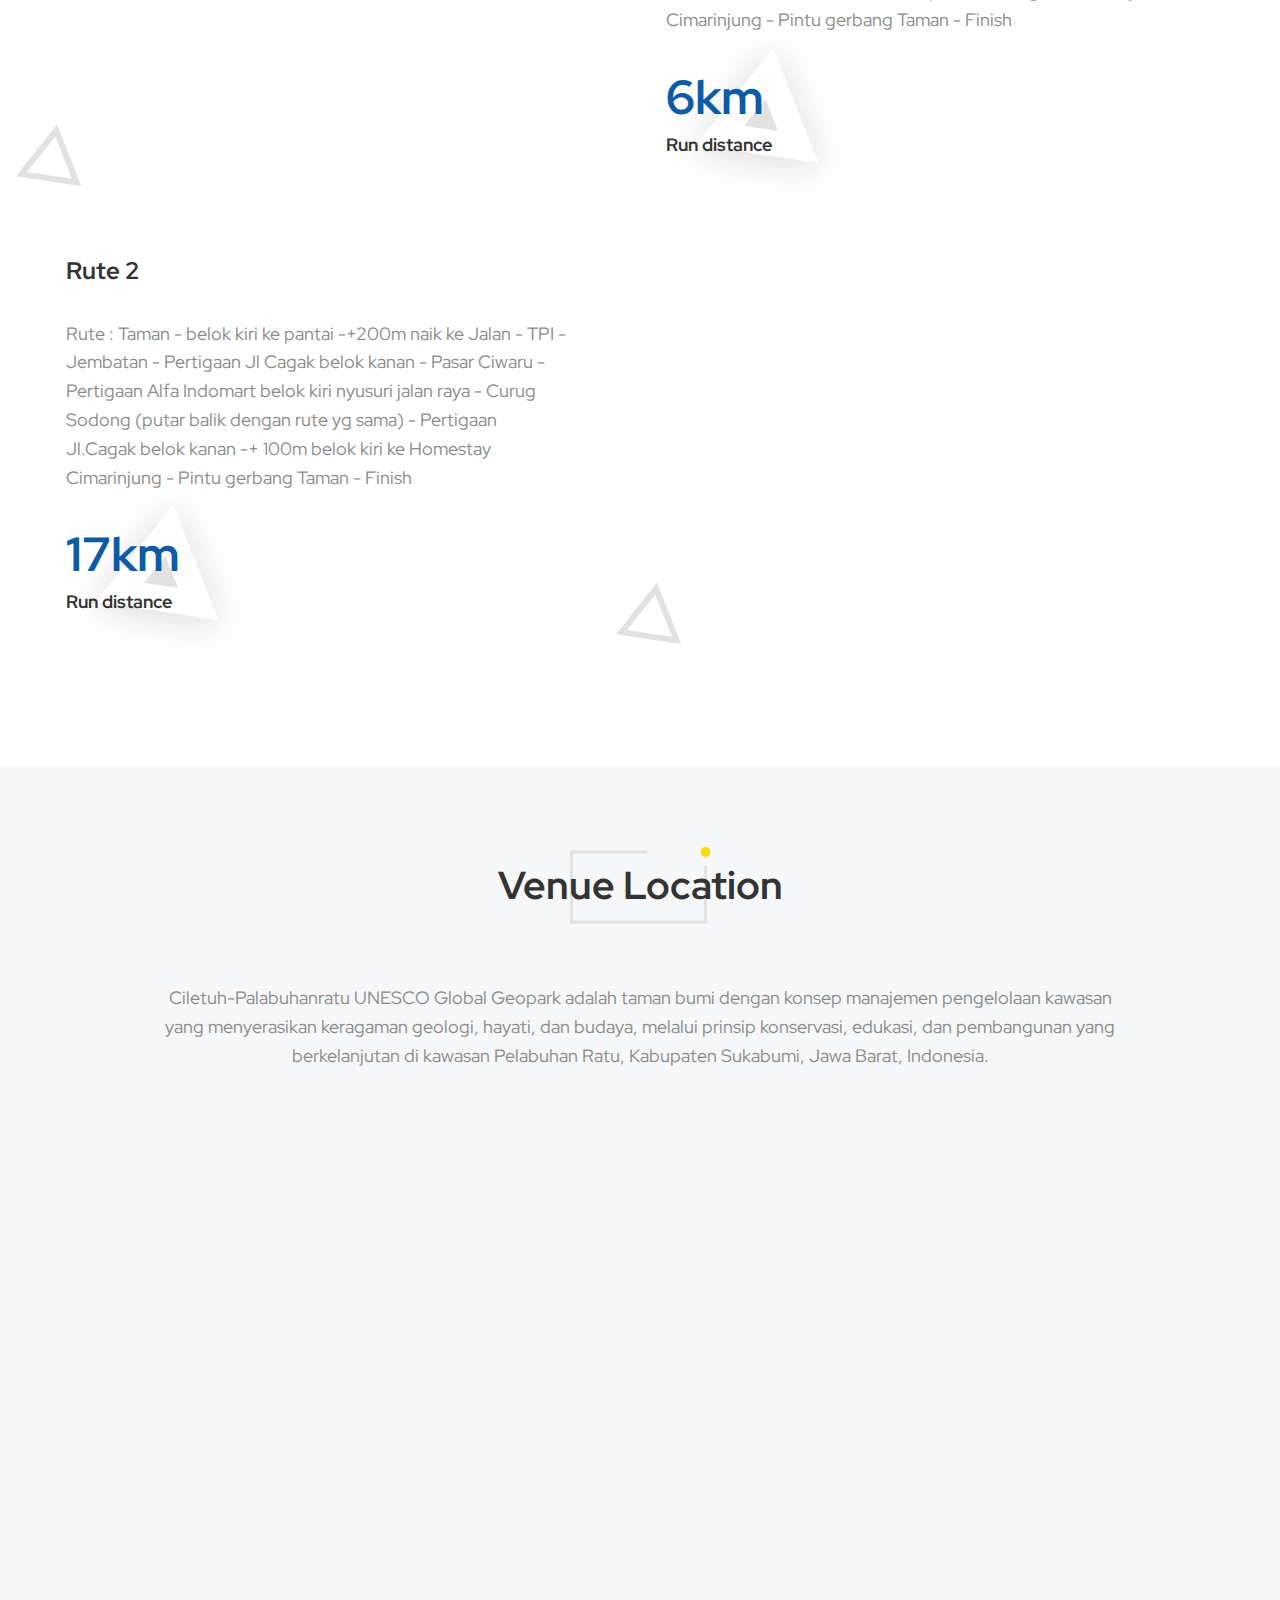
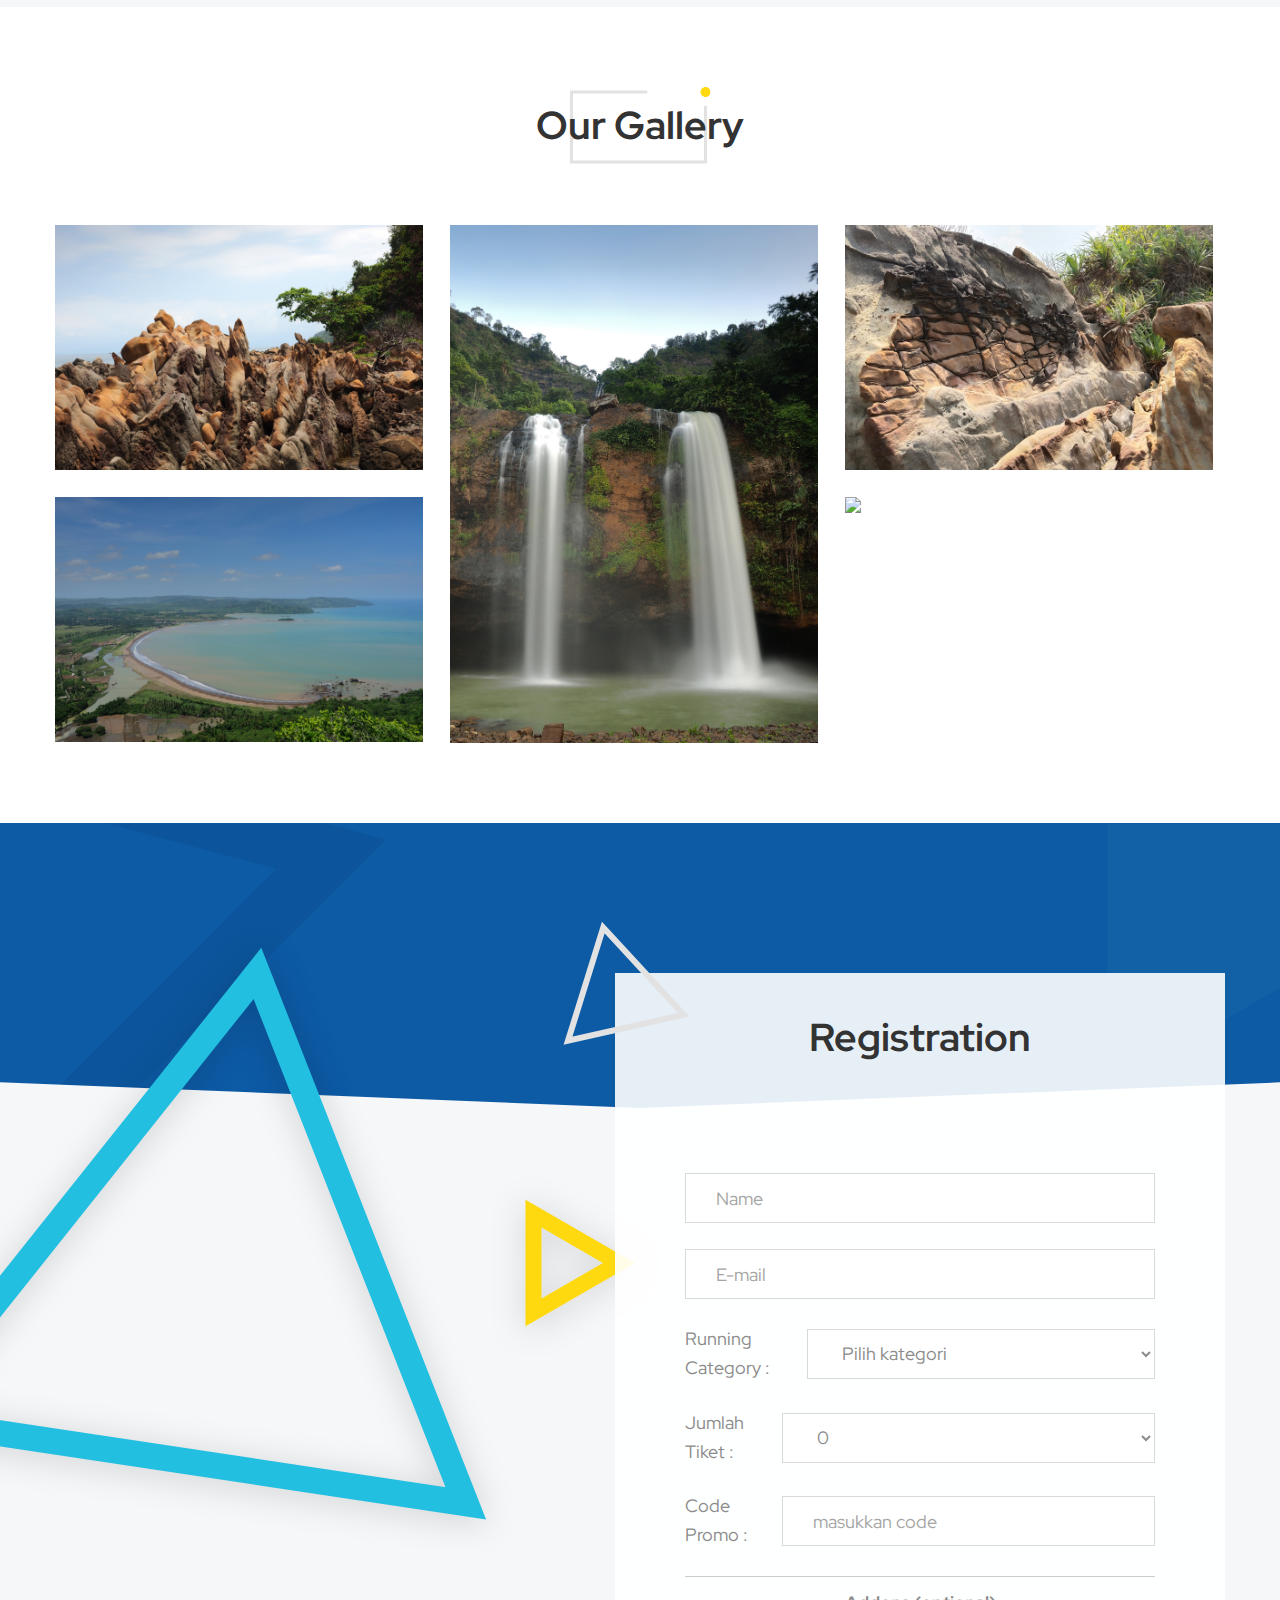
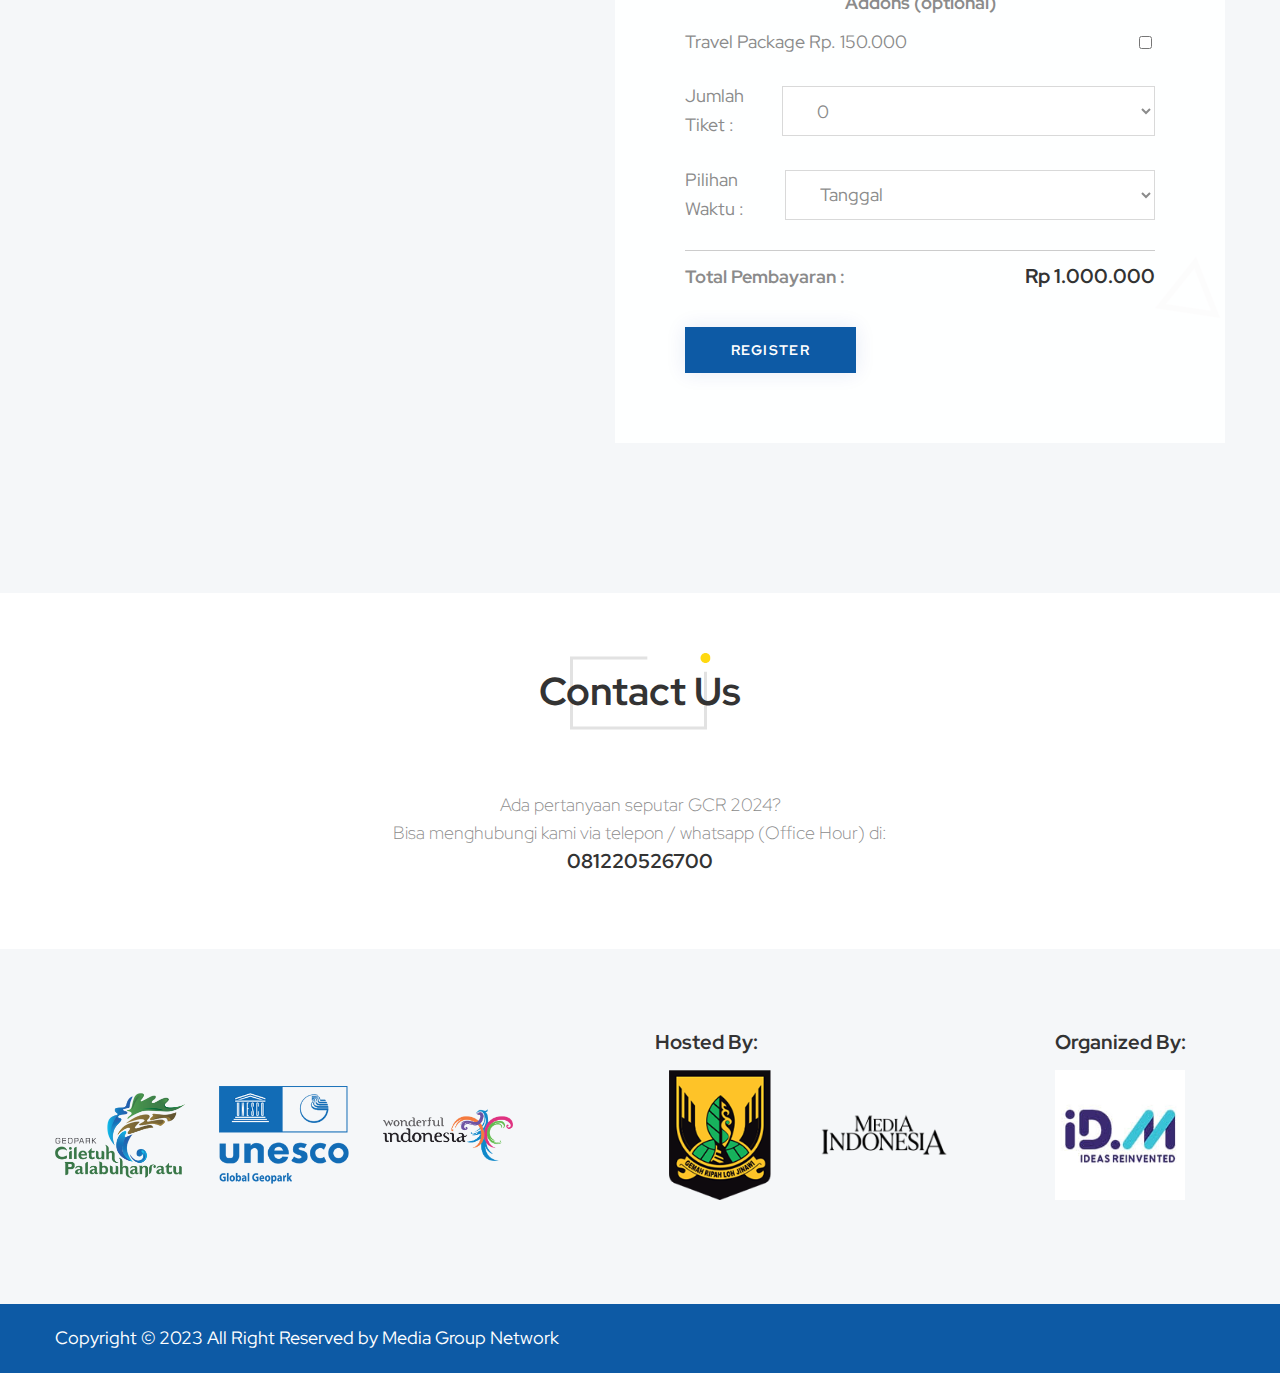
==== commit d686af79: "updates" ====
--- a/index.html
+++ b/index.html
@@ -329,65 +329,47 @@
 				<div class="grid-gallery">
 					<div class="grid-sizer"></div>
 					<div class="gallery-item">
-						<a href="assets/img/gall-dance-1.jpg" data-fancybox="gallery1">
-							<img src="assets/img/gall-dance-1.jpg" alt="img">
+						<a href="assets/img/batu-naga.jpg" data-fancybox="gallery1">
+							<img src="assets/img/batu-naga.jpg" alt="img">
 							<div class="gal-item">
-								<h3 class="title">london</h3>
-								<p>There are many variations of majority have suffered</p>
+								<h3 class="title">Batu Punggung Naga</h3>
+								<p>Batuan sedimen batu pasir kuarsa yang menyerupai duri duri atau sisik yang berumur 55 sampai dengan 33 juta tahun</p>
 							</div>
 						</a>
 					</div>
 					<div class="gallery-item">
-						<a href="assets/img/gall-dance-2.jpg" data-fancybox="gallery1">
-							<img src="assets/img/gall-dance-2.jpg" alt="img">
+						<a href="assets/img/curug-sodong.jpg" data-fancybox="gallery1">
+							<img src="assets/img/curug-sodong.jpg" alt="img">
 							<div class="gal-item">
-								<h3 class="title">london</h3>
-								<p>There are many variations of majority have suffered</p>
+								<h3 class="title">Curug Sodong</h3>
+								<p>Istilah nama "sodong" menurut bahasa Sunda artinya adalah cekungan yang terdapat di dalam curug dan menyerupai goa. Dikenal juga sebagai curug Kembar dan curug Pengantin. Hal ini lantaran air terjun dan alirannya deras layaknya sepasang pengantin berpasangan.</p>
 							</div>
 						</a>
 					</div>
 					<div class="gallery-item">
-						<a href="assets/img/gall-dance-3.jpg" data-fancybox="gallery1">
-							<img src="assets/img/gall-dance-3.jpg" alt="img">
+						<a href="assets/img/batu-batik.jpg" data-fancybox="gallery1">
+							<img src="assets/img/batu-batik.jpg" alt="img">
 							<div class="gal-item">
-								<h3 class="title">london</h3>
-								<p>There are many variations of majority have suffered</p>
+								<h3 class="title">Batu Batik</h3>
+								<p>Batu batik merupakan hasil proses alam yang terjadi pada masa pra-tersier sekitar 60 juta tahun yang lalu. Batuan yang terbentuk secara alami dari lava panas gunung berapi yang berada sekitar 100km di bawa permukaan laut sebelum akhirnya terangkat ke permukaan bumi.</p>
 							</div>
 						</a>
 					</div>
 					<div class="gallery-item">
-						<a href="assets/img/gall-dance-4.jpg" data-fancybox="gallery1">
-							<img src="assets/img/gall-dance-4.jpg" alt="img">
+						<a href="assets/img/puncak-darma.jpg" data-fancybox="gallery1">
+							<img src="assets/img/puncak-darma.jpg" alt="img">
 							<div class="gal-item">
-								<h3 class="title">london</h3>
-								<p>There are many variations of majority have suffered</p>
+								<h3 class="title">Puncak Darma</h3>
+								<p>Salah satu dataran tertinggi di kawasan Geopark Ciletuh. Berada di ketinggian 230mdpl</p>
 							</div>
 						</a>
 					</div>
 					<div class="gallery-item">
-						<a href="assets/img/gall-dance-7.jpg" data-fancybox="gallery1">
-							<img src="assets/img/gall-dance-7.jpg" alt="img">
+						<a href="assets/img/curug-cikanteh.jpg" data-fancybox="gallery1">
+							<img src="assets/img/curug-cikanteh.jpg" alt="img">
 							<div class="gal-item">
-								<h3 class="title">london</h3>
-								<p>There are many variations of majority have suffered</p>
-							</div>
-						</a>
-					</div>
-					<div class="gallery-item">
-						<a href="assets/img/gall-dance-5.jpg" data-fancybox="gallery1">
-							<img src="assets/img/gall-dance-5.jpg" alt="img">
-							<div class="gal-item">
-								<h3 class="title">london</h3>
-								<p>There are many variations of majority have suffered</p>
-							</div>
-						</a>
-					</div>
-					<div class="gallery-item">
-						<a href="assets/img/gall-dance-6.jpg" data-fancybox="gallery1">
-							<img src="assets/img/gall-dance-6.jpg" alt="img">
-							<div class="gal-item">
-								<h3 class="title">london</h3>
-								<p>There are many variations of majority have suffered</p>
+								<h3 class="title">Curug Cikanteh</h3>
+								<p>Curug ini dikenal memiliki tiga tingkatan air terjun yang memiliki nama dan keunikan tersendiri.</p>
 							</div>
 						</a>
 					</div>
--- a/assets/css/style.css
+++ b/assets/css/style.css
@@ -1727,7 +1727,7 @@
 @media -sass-debug-info{filename{font-family:file\:\/\/F\:\/localhost\/giner-html\/template\/assets\/scss\/_footer\.scss}line{font-family:\000032}}
 footer {
   padding: 20px 0;
-  background-color: #f7941d;
+  background-color: #0d5aa5;
   color: #fff;
   position: relative;
   z-index: 1; }
@@ -6148,7 +6148,9 @@
             transform: translateY(30px);
     text-align: center;
     font-weight: 300;
-    color: #fff; }
+    color: #fff; 
+    font-size: 13px;
+  }
 @media -sass-debug-info{filename{font-family:file\:\/\/F\:\/localhost\/giner-html\/template\/assets\/scss\/_site\.scss}line{font-family:\000033746}}
   .gallery-item .title {
     text-transform: capitalize;
@@ -6165,7 +6167,7 @@
 @media -sass-debug-info{filename{font-family:file\:\/\/F\:\/localhost\/giner-html\/template\/assets\/scss\/_site\.scss}line{font-family:\000033757}}
 .grid-sizer,
 .gallery-item {
-  width: 25%; }
+  width: 33%; }
 
 @media -sass-debug-info{filename{font-family:file\:\/\/F\:\/localhost\/giner-html\/template\/assets\/scss\/_site\.scss}line{font-family:\000033761}}
 .title-cover {
@@ -8827,28 +8829,40 @@
 .s-gallery{
   padding: 80px 0;
 }
-
-
-
-
-
-
-
-
-
-
-
-
-
-
-
-
-
-
-
-
-
-
-
-
-
+.gallery-item a{
+  border-radius: 0;
+  -webkit-border-radius: 0;
+  -moz-border-radius: 0;
+  -ms-border-radius: 0;
+  -o-border-radius: 0;
+}
+.gallery-item a::before{
+  background: #0d5aa5;
+}
+.gallery-item .title{
+  color: #fff;
+}
+
+
+
+
+
+
+
+
+
+
+
+
+
+
+
+
+
+
+
+
+
+
+
+
